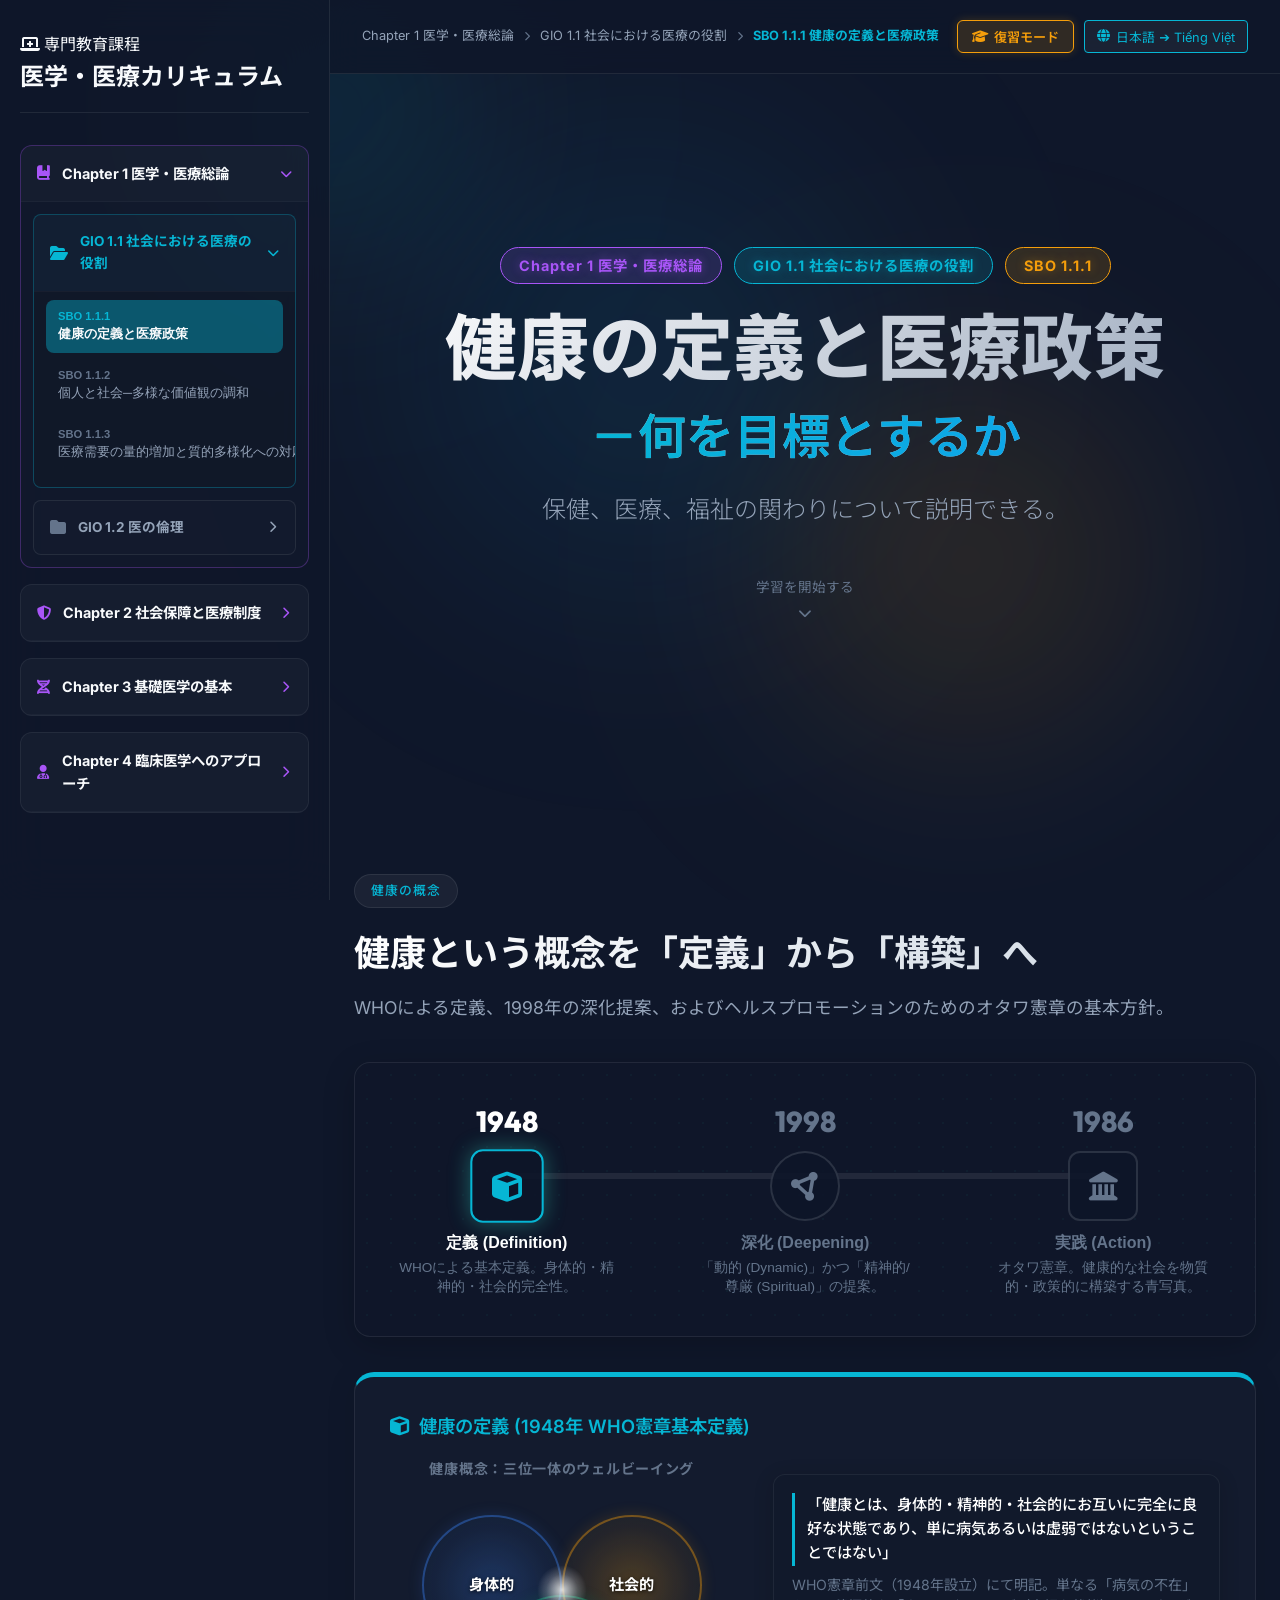
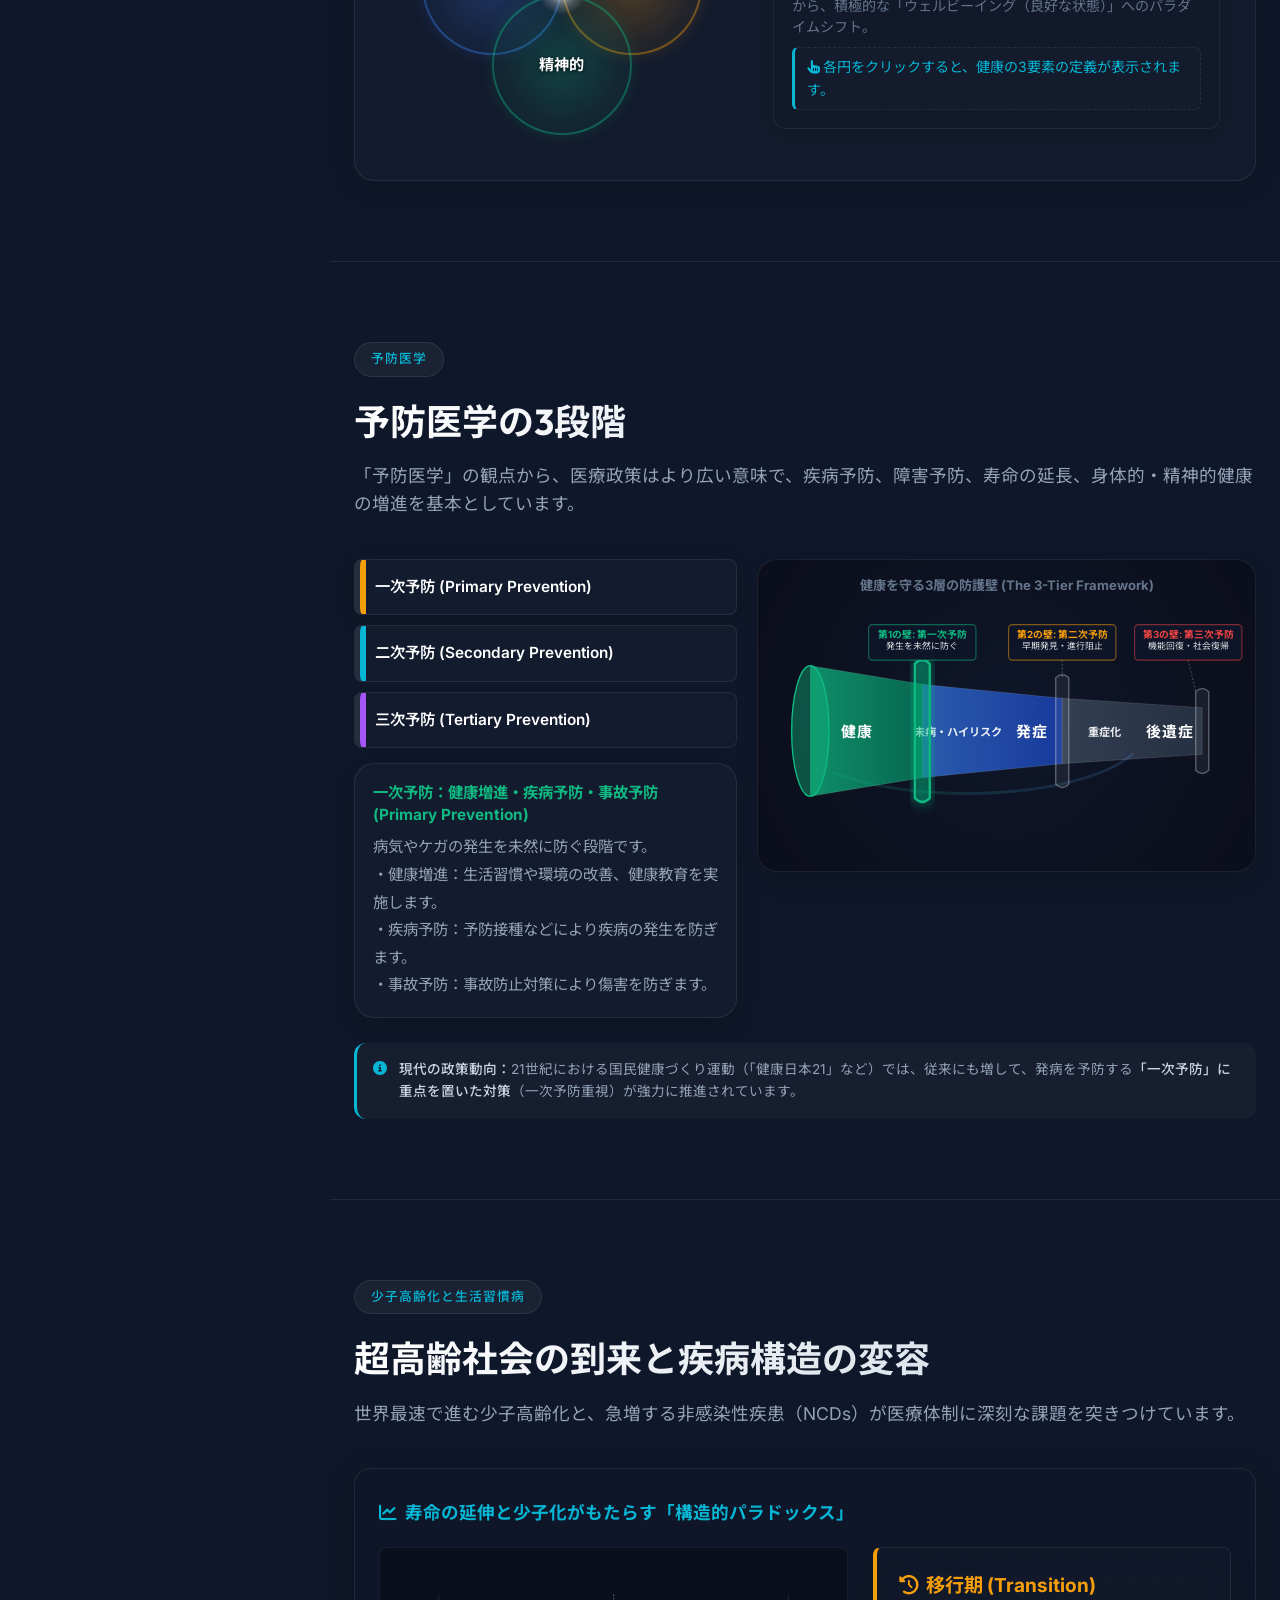
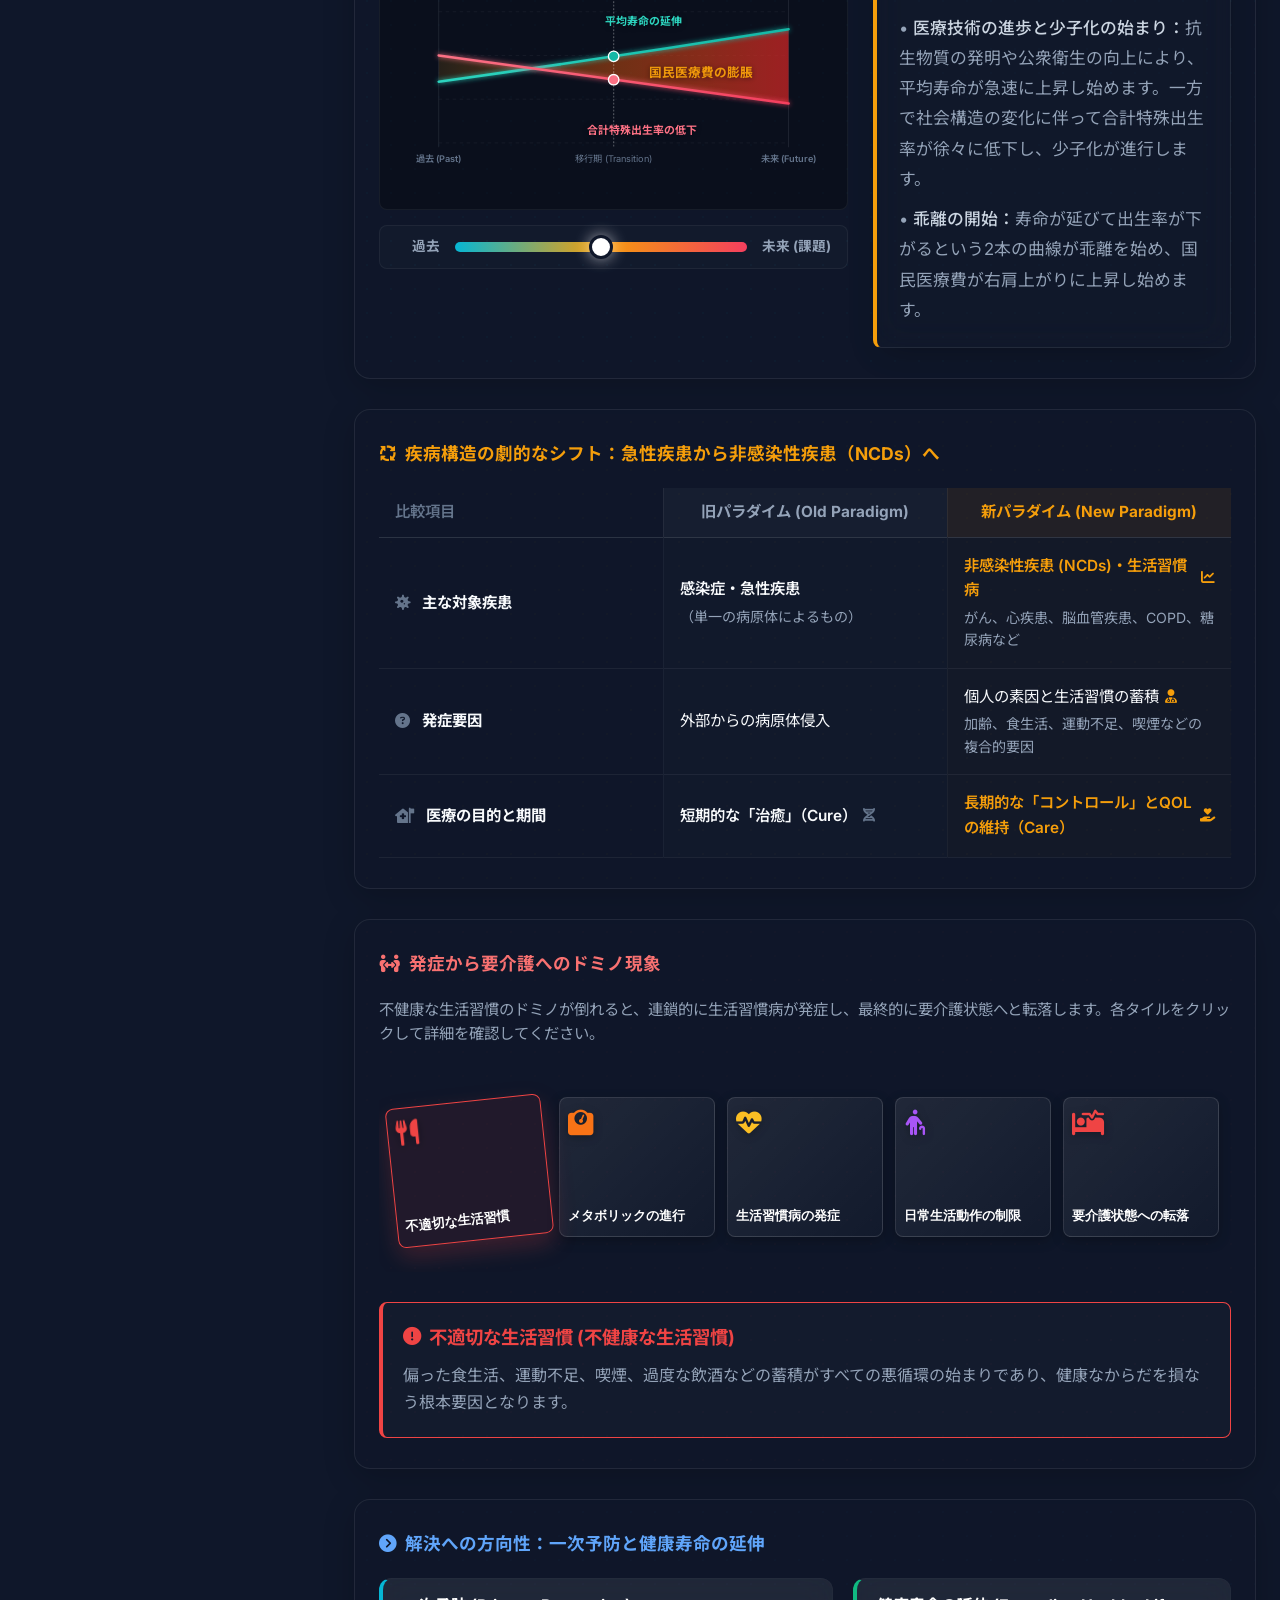
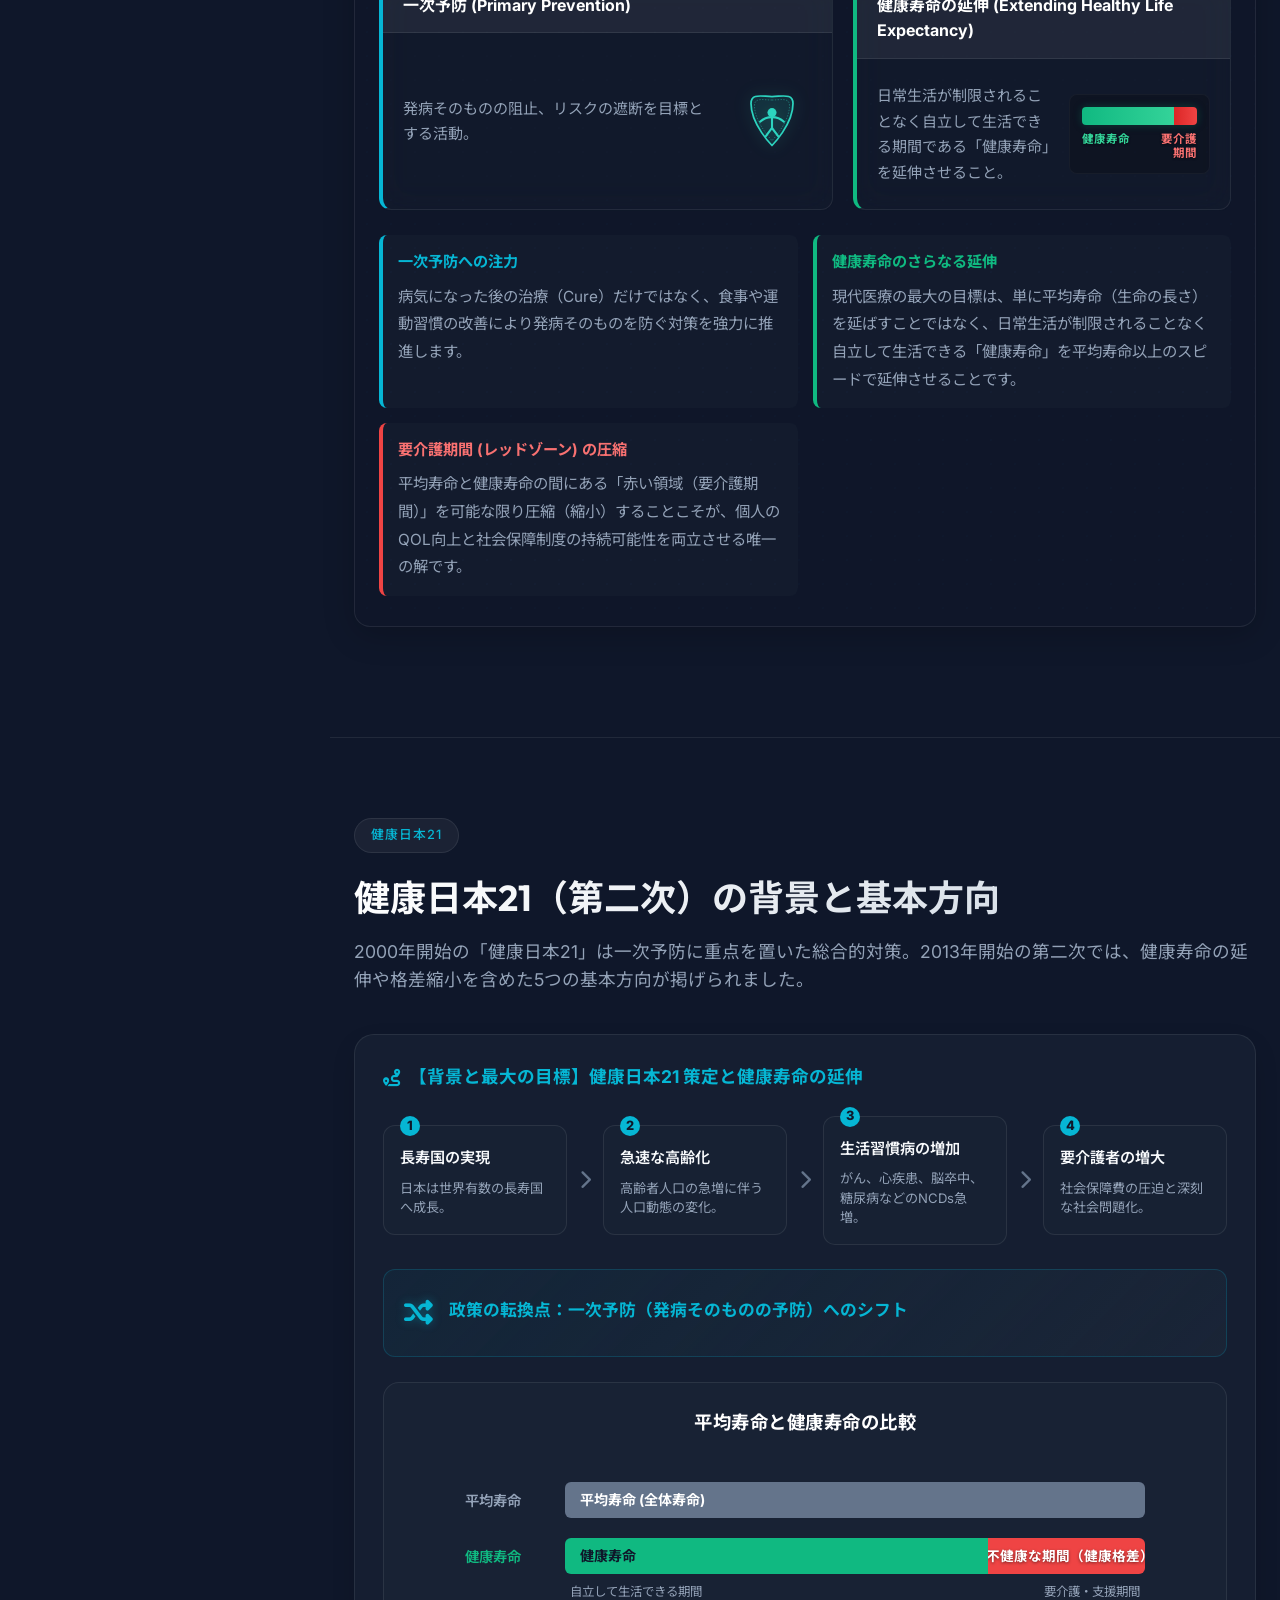
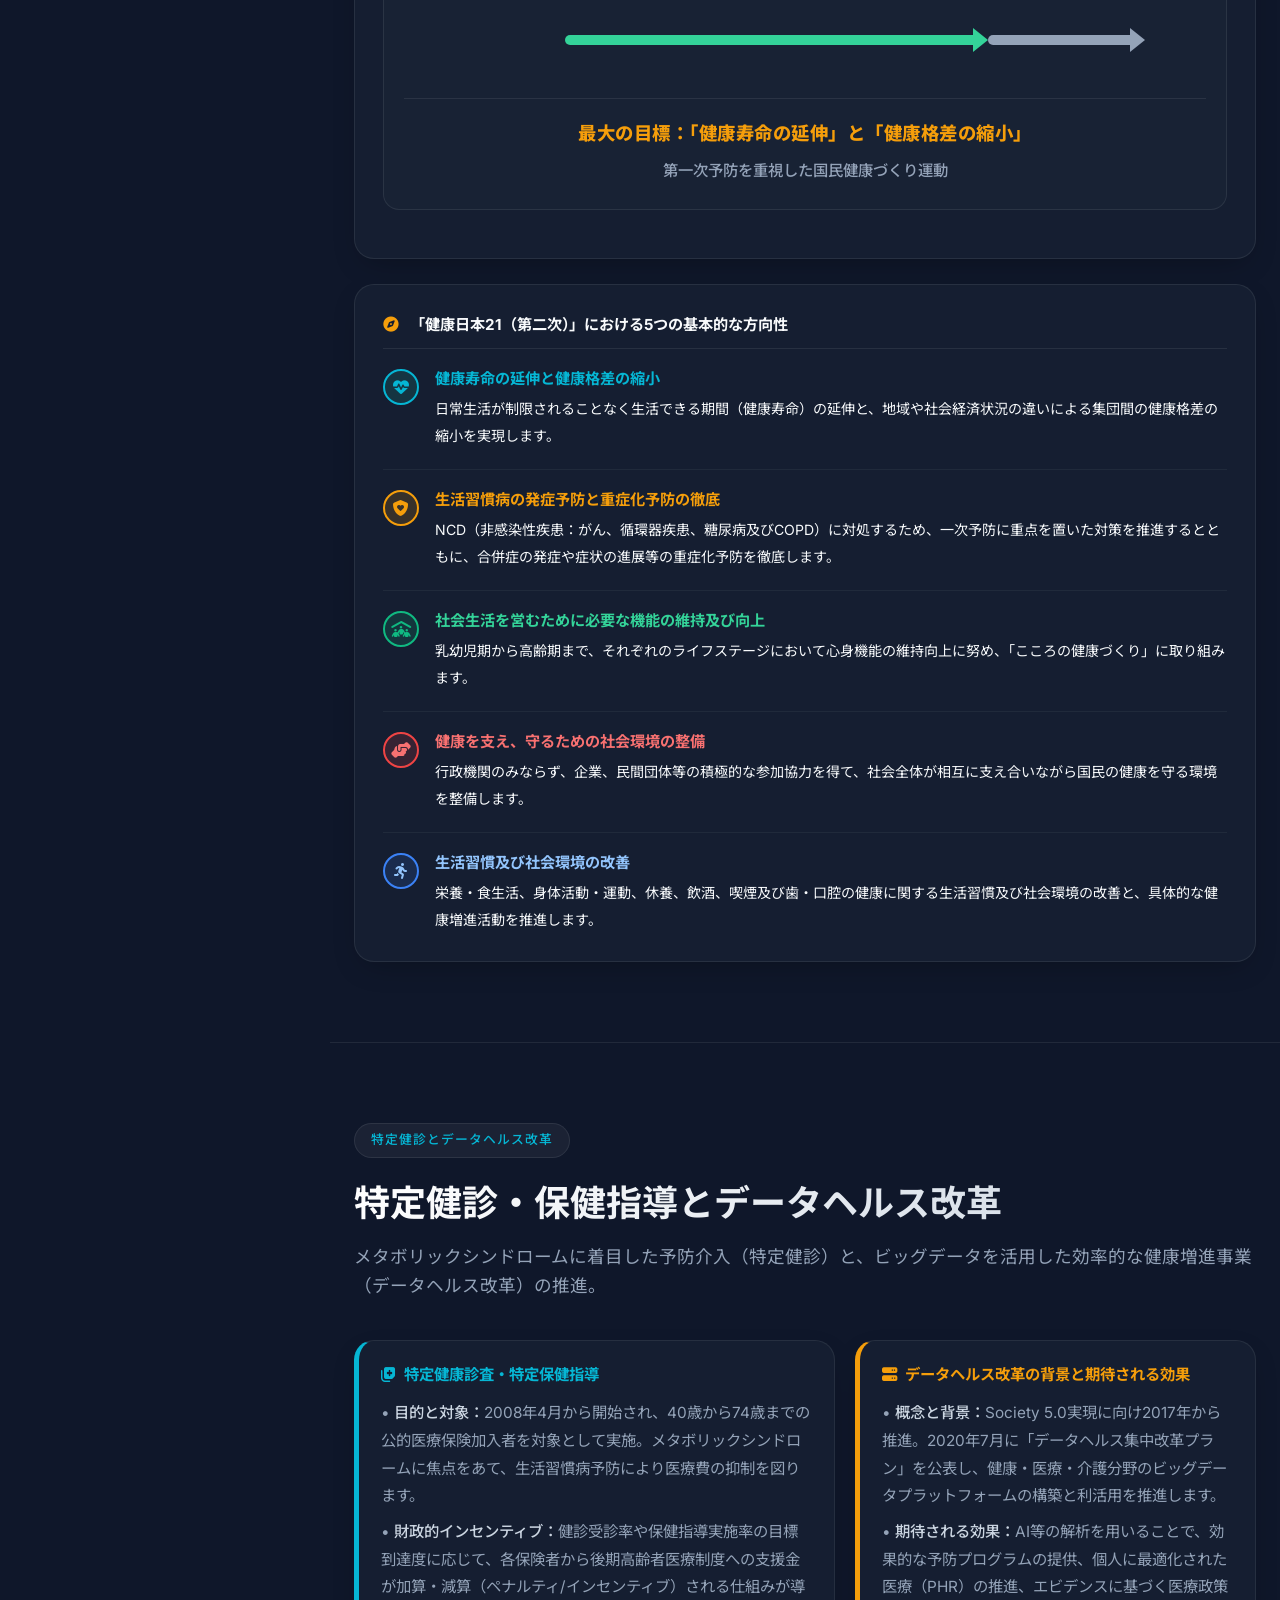
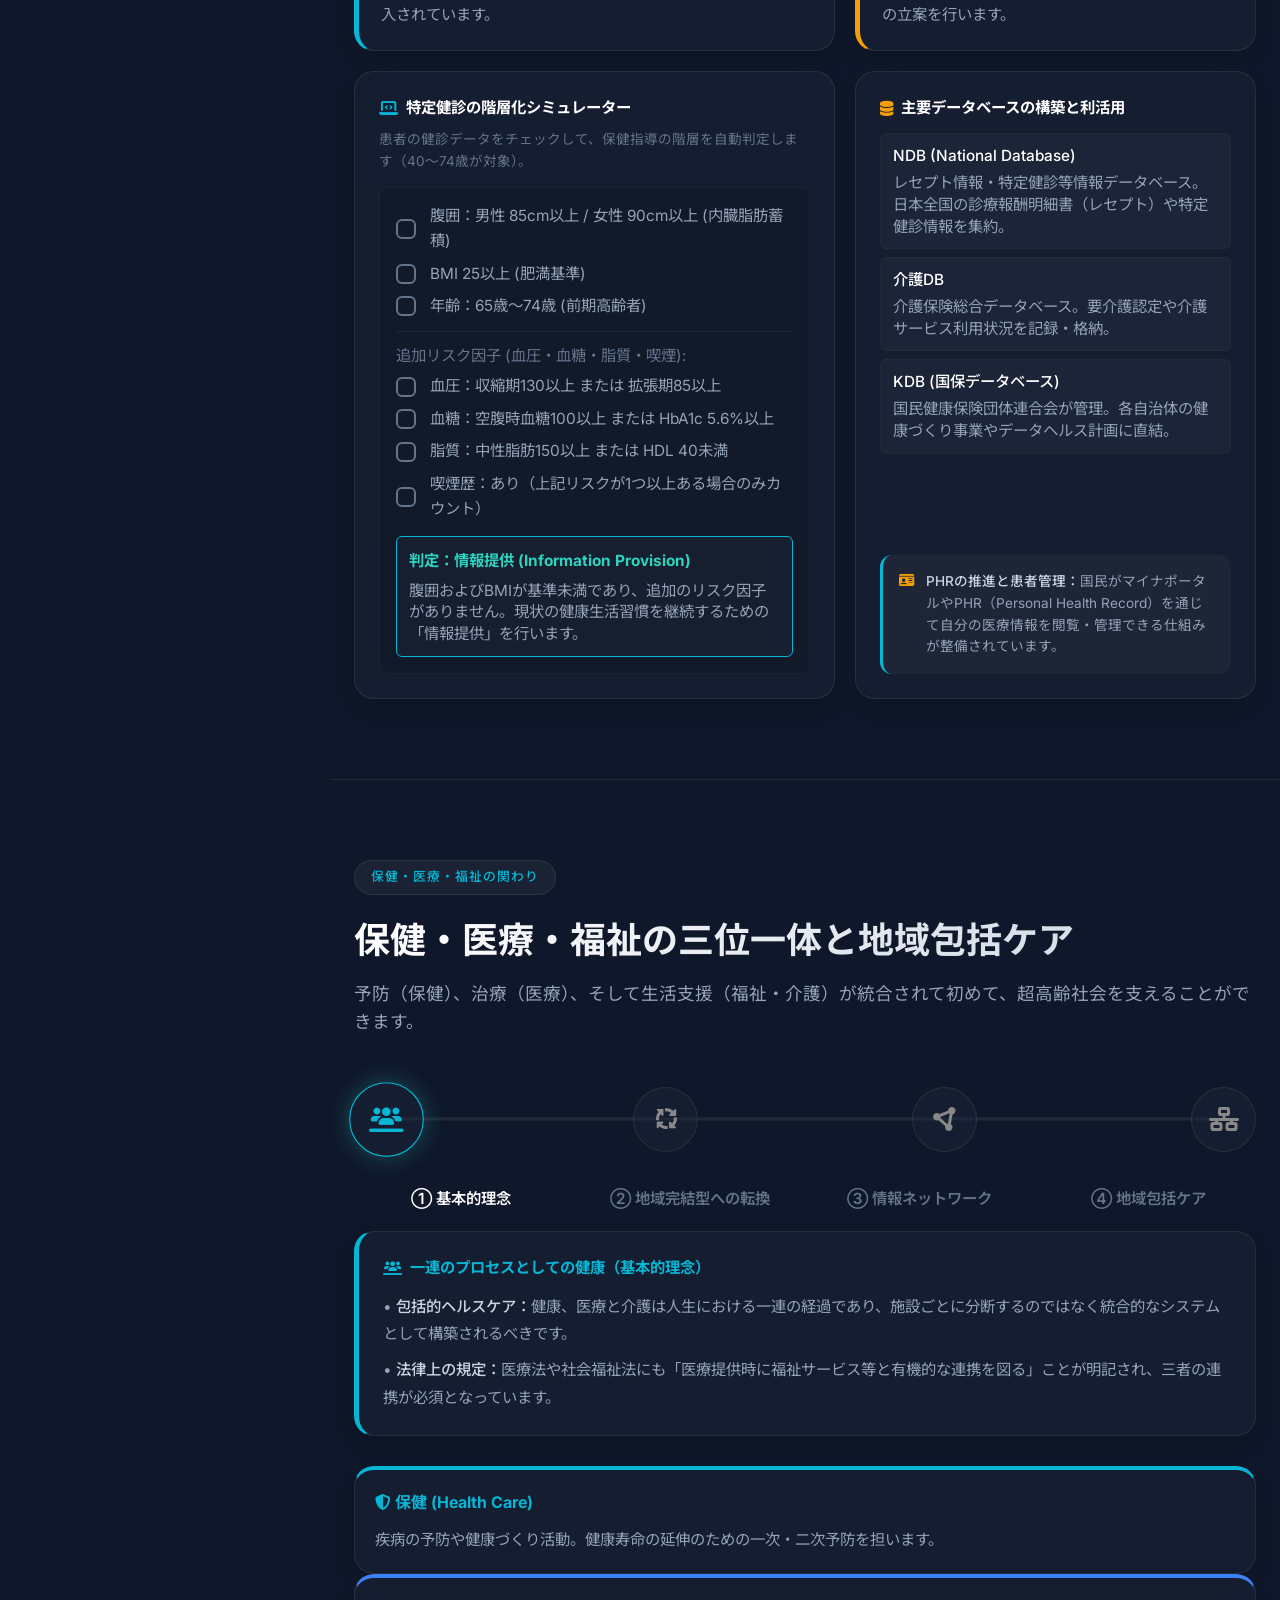
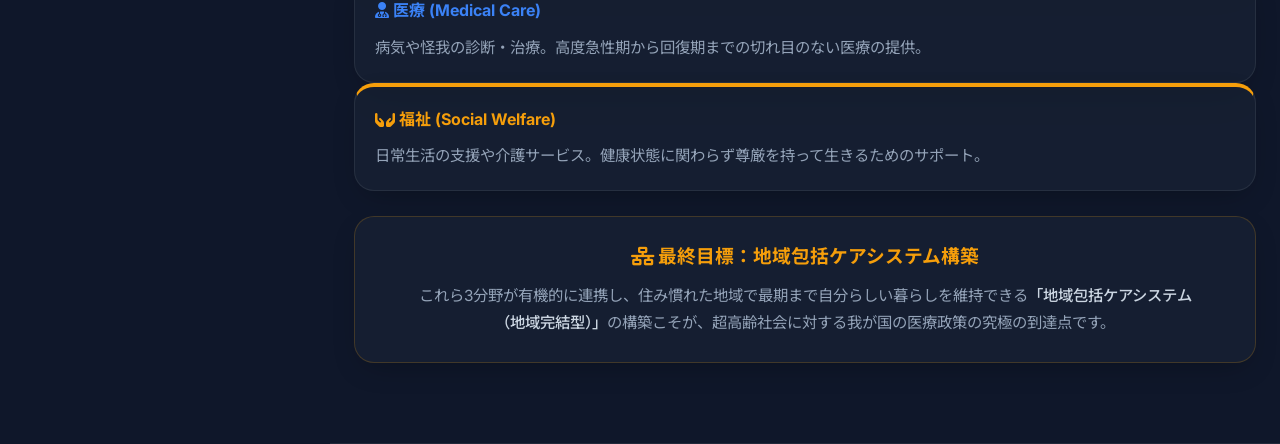
==== index.html @ ff4eda8f "style: increase font sizes and line heights across sbo components and update script versioning" ====
<!DOCTYPE html>
<html lang="ja">

<head>
    <meta charset="UTF-8">
    <meta name="viewport" content="width=device-width, initial-scale=1.0">
    <title>医学・医療インタラクティブシラバス学習プラットフォーム</title>
    <meta name="description" content="医学・医療カリキュラムの全章・GIO・SBOを網羅した統合型インタラクティブ学習システム">
    <!-- Google Fonts -->
    <link rel="preconnect" href="https://fonts.googleapis.com">
    <link rel="preconnect" href="https://fonts.gstatic.com" crossorigin>
    <link
        href="https://fonts.googleapis.com/css2?family=Inter:wght@300;400;500;600;700&family=Noto+Sans+JP:wght@300;400;500;700&family=Outfit:wght@300;400;600;800&display=swap"
        rel="stylesheet">
    <!-- FontAwesome for Icons -->
    <link rel="stylesheet" href="https://cdnjs.cloudflare.com/ajax/libs/font-awesome/6.4.0/css/all.min.css">
    <link rel="stylesheet" href="style.css?v=1783085000">
</head>

<body class="lang-ja">
    <div class="glowing-bg">
        <div class="glow-orb orb-1"></div>
        <div class="glow-orb orb-2"></div>
        <div class="glow-orb orb-3"></div>
    </div>

    <!-- MAIN PLATFORM LAYOUT -->
    <div class="app-layout">

        <!-- SIDEBAR: CURRICULUM TREE NAVIGATION (MULTI-CHAPTER & MULTI-GIO) -->
        <aside class="sidebar-nav">
            <div class="sidebar-header" style="position: relative;">
                <span class="subject-label"><i class="fa-solid fa-laptop-medical"></i> 専門教育課程</span>
                <h2 class="subject-title">医学・医療カリキュラム</h2>
                <button id="sidebar-close-btn" class="glass-btn"
                    style="display: none; position: absolute; top: 12px; right: 12px; background: transparent; border: none; color: var(--text-muted); cursor: pointer; font-size: 1.2rem;">
                    <i class="fa-solid fa-xmark"></i>
                </button>
            </div>

            <div class="curriculum-tree">

                <!-- CHAPTER 1: 医学・医療総論 -->
                <div class="chapter-group active" id="group-chap1">
                    <div class="chapter-group-header">
                        <i class="fa-solid fa-book-bookmark"></i>
                        <span>Chapter 1 医学・医療総論</span>
                        <i class="fa-solid fa-chevron-down arrow-icon-chap"></i>
                    </div>

                    <div class="gio-container">
                        <!-- GIO 1.1 -->
                        <div class="gio-group active" id="group-gio11">
                            <div class="gio-group-header">
                                <i class="fa-solid fa-folder-open folder-icon"></i>
                                <span>GIO 1.1 社会における医療の役割</span>
                                <i class="fa-solid fa-chevron-down arrow-icon"></i>
                            </div>
                            <div class="sbo-list">
                                <button class="sbo-nav-link active" data-sbo="sbo111">
                                    <span class="sbo-num">SBO 1.1.1</span>
                                    <span class="sbo-name">健康の定義と医療政策</span>
                                </button>
                                <button class="sbo-nav-link" data-sbo="sbo112">
                                    <span class="sbo-num">SBO 1.1.2</span>
                                    <span class="sbo-name">個人と社会─多様な価値観の調和</span>
                                </button>
                                <button class="sbo-nav-link" data-sbo="sbo113">
                                    <span class="sbo-num">SBO 1.1.3</span>
                                    <span class="sbo-name">医療需要の量的増加と質的多様化への対応</span>
                                </button>
                            </div>
                        </div>

                        <!-- GIO 1.2 -->
                        <div class="gio-group" id="group-gio12">
                            <div class="gio-group-header">
                                <i class="fa-solid fa-folder folder-icon"></i>
                                <span>GIO 1.2 医の倫理</span>
                                <i class="fa-solid fa-chevron-down arrow-icon"></i>
                            </div>
                            <div class="sbo-list">
                                <button class="sbo-nav-link" data-sbo="sbo121">
                                    <span class="sbo-num">SBO 1.2.1</span>
                                    <span class="sbo-name">医の倫理の変遷</span>
                                </button>
                                <button class="sbo-nav-link" data-sbo="sbo122">
                                    <span class="sbo-num">SBO 1.2.2</span>
                                    <span class="sbo-name">個人情報保護と情報開示</span>
                                </button>
                                <button class="sbo-nav-link" data-sbo="sbo123">
                                    <span class="sbo-num">SBO 1.2.3</span>
                                    <span class="sbo-name">患者が参画する医療</span>
                                </button>
                            </div>
                        </div>
                    </div>
                </div>

                <!-- CHAPTER 2: 保健・医療・福祉と社会の関わり -->
                <div class="chapter-group" id="group-chap2">
                    <div class="chapter-group-header">
                        <i class="fa-solid fa-shield-halved"></i>
                        <span>Chapter 2 社会保障と医療制度</span>
                        <i class="fa-solid fa-chevron-down arrow-icon-chap"></i>
                    </div>

                    <div class="gio-container">
                        <!-- GIO 2.1 -->
                        <div class="gio-group" id="group-gio21">
                            <div class="gio-group-header">
                                <i class="fa-solid fa-folder folder-icon"></i>
                                <span>GIO 2.1 社会保障制度と医療制度</span>
                                <i class="fa-solid fa-chevron-down arrow-icon"></i>
                            </div>
                            <div class="sbo-list">
                                <button class="sbo-nav-link" data-sbo="sbo211">
                                    <span class="sbo-num">SBO 2.1.1</span>
                                    <span class="sbo-name">日本の社会保障制度</span>
                                </button>
                                <button class="sbo-nav-link" data-sbo="sbo212">
                                    <span class="sbo-num">SBO 2.1.2</span>
                                    <span class="sbo-name">日本の医療提供体制</span>
                                </button>
                                <button class="sbo-nav-link" data-sbo="sbo213">
                                    <span class="sbo-num">SBO 2.1.3</span>
                                    <span class="sbo-name">日本の医療保険制度</span>
                                </button>
                                <button class="sbo-nav-link" data-sbo="sbo214">
                                    <span class="sbo-num">SBO 2.1.4</span>
                                    <span class="sbo-name">保険診療報酬制度</span>
                                </button>
                            </div>
                        </div>
                    </div>
                </div>

                <!-- CHAPTER 3: 基礎医学の基本 -->
                <div class="chapter-group" id="group-chap3">
                    <div class="chapter-group-header">
                        <i class="fa-solid fa-dna"></i>
                        <span>Chapter 3 基礎医学の基本</span>
                        <i class="fa-solid fa-chevron-down arrow-icon-chap"></i>
                    </div>

                    <div class="gio-container">
                        <!-- GIO 3.1 -->
                        <div class="gio-group" id="group-gio31">
                            <div class="gio-group-header">
                                <i class="fa-solid fa-folder folder-icon"></i>
                                <span>GIO 3.1 人体の構造と機能</span>
                                <i class="fa-solid fa-chevron-down arrow-icon"></i>
                            </div>
                            <div class="sbo-list">
                                <button class="sbo-nav-link" data-sbo="sbo311">
                                    <span class="sbo-num">SBO 3.1.1</span>
                                    <span class="sbo-name">解剖学の基本構造</span>
                                </button>
                                <button class="sbo-nav-link" data-sbo="sbo312">
                                    <span class="sbo-num">SBO 3.1.2</span>
                                    <span class="sbo-name">生理学とホメオスタシス</span>
                                </button>
                            </div>
                        </div>
                    </div>
                </div>

                <!-- CHAPTER 4: 臨床医学へのアプローチ -->
                <div class="chapter-group" id="group-chap4">
                    <div class="chapter-group-header">
                        <i class="fa-solid fa-user-doctor"></i>
                        <span>Chapter 4 臨床医学へのアプローチ</span>
                        <i class="fa-solid fa-chevron-down arrow-icon-chap"></i>
                    </div>

                    <div class="gio-container">
                        <!-- GIO 4.1 -->
                        <div class="gio-group" id="group-gio41">
                            <div class="gio-group-header">
                                <i class="fa-solid fa-folder folder-icon"></i>
                                <span>GIO 4.1 診断と治療のプロセス</span>
                                <i class="fa-solid fa-chevron-down arrow-icon"></i>
                            </div>
                            <div class="sbo-list">
                                <button class="sbo-nav-link" data-sbo="sbo411">
                                    <span class="sbo-num">SBO 4.1.1</span>
                                    <span class="sbo-name">主要症候と身体診察</span>
                                </button>
                                <button class="sbo-nav-link" data-sbo="sbo412">
                                    <span class="sbo-num">SBO 4.1.2</span>
                                    <span class="sbo-name">臨床推論チャレンジ</span>
                                </button>
                            </div>
                        </div>
                    </div>
                </div>

            </div>
        </aside>

        <!-- MAIN VIEWPORT CONTENT -->
        <main class="main-viewport">
            <!-- HEADER -->
            <header class="app-header">
                <button id="sidebar-toggle-btn" class="glass-btn"
                    style="display: none; background: rgba(255,255,255,0.05); color: var(--accent-teal); border: 1px solid rgba(255,255,255,0.15); cursor: pointer; border-radius: 6px; width: 36px; height: 36px; align-items: center; justify-content: center; font-size: 1.1rem; margin-right: 12px; transition: all 0.3s ease;">
                    <i class="fa-solid fa-bars"></i>
                </button>
                <div class="header-breadcrumb">
                    <span class="crumb" id="crumb-chap">Chapter 1 医学・医療総論</span>
                    <i class="fa-solid fa-chevron-right separator"></i>
                    <span class="crumb" id="crumb-gio">GIO 1.1 社会における医療の役割</span>
                    <i class="fa-solid fa-chevron-right separator"></i>
                    <span class="crumb active" id="crumb-sbo">SBO 1.1.1 健康の定義と医療政策－何を目標とするか</span>
                </div>
                <div class="header-controls"
                    style="display: flex; flex-direction: row; align-items: center; gap: 10px;">
                    <button id="review-mode-btn" class="glass-btn"
                        style="background: rgba(245,158,11,0.15); color: var(--accent-gold); border: 1px solid var(--accent-gold); cursor: pointer; border-radius: 6px; padding: 6px 14px; font-size: 0.82rem; font-family: inherit; display: flex; align-items: center; gap: 6px; transition: all 0.3s ease; font-weight: 600; box-shadow: 0 0 10px rgba(245,158,11,0.2);">
                        <i class="fa-solid fa-graduation-cap"></i>
                        <span class="lang-ja">復習モード</span>
                        <span class="lang-vi">Fukushu Mode</span>
                    </button>
                    <button id="lang-toggle-btn" class="glass-btn"
                        style="background: rgba(255, 255, 255, 0.05); color: var(--accent-teal); border: 1px solid var(--accent-teal); cursor: pointer; border-radius: 4px; padding: 6px 12px; font-size: 0.8rem; font-family: inherit; display: flex; align-items: center; gap: 6px; transition: all 0.3s ease;">
                        <i class="fa-solid fa-globe"></i>
                        <span class="lang-ja">日本語 ➔ Tiếng Việt</span>
                        <span class="lang-vi">Tiếng Việt ➔ 日本語</span>
                    </button>
                </div>
            </header>

            <!-- HERO SECTION -->
            <section id="hero" class="hero-section">
                <div class="container">
                    <div class="curriculum-badges">
                        <span class="chapter-badge" id="hero-chap-badge">Chapter 1 医学・医療総論</span>
                        <span class="gio-badge" id="hero-gio-badge">GIO 1.1 社会における医療の役割</span>
                        <span class="sbo-badge" id="hero-sbo-badge">SBO 1.1.1</span>
                    </div>
                    <h1 class="hero-title" id="hero-main-title">健康の定義と医療政策<br><span
                            class="hero-subheading">－何を目標とするか</span></h1>
                    <p class="hero-subtitle" id="hero-sub-desc">保健、医療、福祉の関わりについて説明できる。</p>
                    <div class="scroll-indicator">
                        <span>学習を開始する</span>
                        <i class="fa-solid fa-chevron-down"></i>
                    </div>
                </div>
            </section>

            <!-- SBO 1.1.1 CONTENT WRAPPER -->
                        <div id="sbo-container"></div>

<div id="review-section" class="sbo-section-wrapper" style="display:none;">
                <section class="section" style="border-bottom: none;">
                    <div class="container" style="padding-top: 30px;">

                        <!-- Quiz Layout -->
                        <div id="quiz-container-box" class="card glass-card"
                            style="padding: 30px; text-align: left; width: 100%; margin: 0 auto;">
                            <!-- Initial state / Start screen -->
                            <div id="quiz-start-screen" class="text-center" style="padding: 20px 0;">
                                <h3 style="margin-bottom: 15px;">
                                    <span class="lang-ja">クイズを開始しましょう</span>
                                    <span class="lang-vi">Bắt đầu trả lời câu hỏi ôn tập</span>
                                </h3>
                                <p style="color: var(--text-secondary); margin-bottom: 25px;">
                                    <span class="lang-ja">シラバスの重要トピックから抽出された問題に挑戦します。</span>
                                    <span class="lang-vi">Thử sức với bộ câu hỏi được trích xuất từ các chủ đề trọng tâm
                                        của syllabus.</span>
                                </p>
                                <button id="start-quiz-btn" class="glass-btn"
                                    style="background: var(--accent-teal); color: #000; border: none; font-size: 1.1rem; padding: 12px 32px; border-radius: 8px; font-weight: bold; cursor: pointer; display: inline-flex; align-items: center; gap: 8px; transition: all 0.3s ease; box-shadow: 0 0 15px var(--accent-teal-glow);">
                                    <i class="fa-solid fa-play"></i>
                                    <span class="lang-ja">テスト開始</span>
                                    <span class="lang-vi">Bắt đầu Test</span>
                                </button>
                            </div>

                            <!-- Active Quiz Question State -->
                            <div id="quiz-active-screen" style="display: none;">
                                <div
                                    style="display: flex; justify-content: space-between; align-items: center; border-bottom: 1px solid rgba(255,255,255,0.08); padding-bottom: 15px; margin-bottom: 20px;">
                                    <span id="quiz-progress-text"
                                        style="font-size: 0.85rem; color: var(--text-muted); font-weight: 600;">Question
                                        1 of 8</span>
                                    <span id="quiz-question-type" class="node-tag tag-blue"
                                        style="font-size: 0.75rem;">SBO 1.1.1</span>
                                </div>

                                <h3 id="quiz-question-text"
                                    style="font-size: 1.3rem; line-height: 1.6; margin-bottom: 25px; color: #fff;">
                                    <!-- Dynamic text -->
                                </h3>

                                <div id="quiz-options-container"
                                    style="display: flex; flex-direction: column; gap: 12px; margin-bottom: 20px;">
                                    <!-- Dynamic buttons -->
                                </div>

                                <!-- Result banner: shown after answering -->
                                <div id="quiz-result-banner"
                                    style="display: none; align-items: center; gap: 12px; padding: 14px 20px; border-radius: 10px; border: 1.5px solid; margin-bottom: 16px; transition: all 0.3s ease;">
                                </div>

                                <div id="quiz-explanation-box" class="tip-box"
                                    style="display: none; margin-bottom: 25px; border-left-color: var(--accent-teal);">
                                    <i class="fa-solid fa-circle-info"></i>
                                    <div>
                                        <h5 style="color: #fff; margin-bottom: 4px; font-weight: 600;">
                                            <span class="lang-ja">解説</span>
                                            <span class="lang-vi">Giải thích</span>
                                        </h5>
                                        <p id="quiz-explanation-text"
                                            style="margin: 0; font-size: 0.85rem; line-height: 1.6;"></p>
                                    </div>
                                </div>

                                <div style="text-align: right;">
                                    <button id="quiz-next-btn" class="glass-btn"
                                        style="background: rgba(255, 255, 255, 0.05); color: #fff; border: 1px solid rgba(255,255,255,0.15); font-size: 0.95rem; padding: 10px 24px; border-radius: 6px; font-weight: bold; cursor: pointer; display: none; align-items: center; gap: 8px; transition: all 0.3s ease;">
                                        <span>
                                            <span class="lang-ja">次の問題</span>
                                            <span class="lang-vi">Câu tiếp theo</span>
                                        </span>
                                        <i class="fa-solid fa-arrow-right"></i>
                                    </button>
                                </div>
                            </div>

                            <!-- Summary State -->
                            <div id="quiz-summary-screen" class="text-center" style="display: none; padding: 20px 0;">
                                <div style="font-size: 4rem; color: var(--accent-teal); margin-bottom: 15px;"><i
                                        class="fa-solid fa-trophy"></i></div>
                                <h3 style="margin-bottom: 10px;">
                                    <span class="lang-ja">クイズ完了！お疲れ様でした。</span>
                                    <span class="lang-vi">Hoàn thành bài ôn tập!</span>
                                </h3>
                                <p style="color: var(--text-secondary); margin-bottom: 20px;">
                                    <span class="lang-ja">学習データが更新されました。間違えた問題は次回優先的に出題されます。</span>
                                    <span class="lang-vi">Dữ liệu học tập đã được cập nhật. Những câu trả lời sai sẽ
                                        được ưu tiên hỏi vào lần tới.</span>
                                </p>
                                <div
                                    style="display: inline-flex; gap: 15px; background: rgba(255,255,255,0.02); border: 1px solid var(--border-card); padding: 15px 30px; border-radius: 12px; margin-bottom: 25px;">
                                    <div>
                                        <span
                                            style="font-size: 0.8rem; color: var(--text-muted); display: block;">SCORE</span>
                                        <span id="quiz-summary-score"
                                            style="font-size: 1.5rem; font-weight: 700; color: var(--accent-teal);">0/0</span>
                                    </div>
                                    <div style="width: 1px; background: rgba(255,255,255,0.1);"></div>
                                    <div>
                                        <span
                                            style="font-size: 0.8rem; color: var(--text-muted); display: block;">ACCURACY</span>
                                        <span id="quiz-summary-accuracy"
                                            style="font-size: 1.5rem; font-weight: 700; color: var(--accent-gold);">0%</span>
                                    </div>
                                </div>
                                <div>
                                    <button id="quiz-restart-btn" class="glass-btn"
                                        style="background: rgba(255, 255, 255, 0.05); color: #fff; border: 1px solid rgba(255,255,255,0.15); font-size: 0.95rem; padding: 10px 24px; border-radius: 6px; font-weight: bold; cursor: pointer; display: inline-flex; align-items: center; gap: 8px; transition: all 0.3s ease;">
                                        <i class="fa-solid fa-rotate-left"></i>
                                        <span class="lang-ja">もう一度挑戦</span>
                                        <span class="lang-vi">Làm lại</span>
                                    </button>
                                </div>
                            </div>
                        </div>

                    </div>
                </section>
            </div>

        </main><!-- END main-viewport -->

        <!-- Mobile Sidebar Backdrop -->
        <div id="sidebar-backdrop"
            style="display: none; position: fixed; top: 0; left: 0; width: 100vw; height: 100vh; background: rgba(0, 0, 0, 0.5); z-index: 45;">
        </div>

    </div><!-- END app-layout -->

        <script src="sbo/sbo111.js?v=1783130600"></script>
    <script src="sbo/sbo112.js?v=1783063000"></script>
    <script src="sbo/sbo113.js?v=1783130600"></script>
    <script src="sbo/sbo121.js?v=1782854110"></script>
    <script src="sbo/sbo122.js?v=1782854110"></script>
    <script src="sbo/sbo123.js?v=1783047000"></script>
    <script src="sbo/sbo211.js?v=1782854110"></script>
    <script src="sbo/sbo212.js"></script>
    <script src="sbo/sbo311.js"></script>
    <script src="sbo/sbo312.js"></script>
    <script src="simulators.js?v=1783076000"></script>
    <script src="quiz.js?v=1782854110"></script>
    <script src="app.js?v=1783048000"></script>
</body>

</html>
---- style.css ----
/* Custom Properties for Premium Aesthetics */
:root {
    --bg-dark: #0f172a;
    --bg-card: rgba(30, 41, 59, 0.45);
    --border-card: rgba(255, 255, 255, 0.08);
    --accent-teal: #06b6d4;
    --accent-teal-glow: rgba(6, 182, 212, 0.4);
    --accent-gold: #f59e0b;
    --accent-gold-glow: rgba(245, 158, 11, 0.4);
    --text-primary: #f8fafc;
    --text-secondary: #94a3b8;
    --text-muted: #64748b;
    --font-heading: 'Outfit', 'Inter', system-ui, -apple-system, BlinkMacSystemFont, 'Segoe UI', Roboto, Helvetica, Arial, 'Noto Sans JP', 'Yu Gothic UI', 'Meiryo', sans-serif;
    --font-body: 'Inter', system-ui, -apple-system, BlinkMacSystemFont, 'Segoe UI', Roboto, Helvetica, Arial, 'Noto Sans JP', 'Yu Gothic UI', 'Meiryo', sans-serif;
    --transition-smooth: all 0.4s cubic-bezier(0.16, 1, 0.3, 1);
}

strong {
    color: #cbd5e1;
    font-weight: 500;
}

/* Base resets & layout */
* {
    box-sizing: border-box;
    margin: 0;
    padding: 0;
}

body {
    background-color: var(--bg-dark);
    color: var(--text-primary);
    font-family: var(--font-body);
    line-height: 1.6;
    overflow-x: hidden;
    position: relative;
}

.container {
    max-width: 1200px;
    margin: 0 auto;
    padding: 0 24px;
    width: 100%;
}

.text-center {
    text-align: center;
}

/* Background Glowing Orbs */
.glowing-bg {
    position: fixed;
    top: 0;
    left: 0;
    right: 0;
    bottom: 0;
    z-index: -1;
    overflow: hidden;
    pointer-events: none;
}

.glow-orb {
    position: absolute;
    border-radius: 50%;
    filter: blur(80px);
    opacity: 0.15;
    mix-blend-mode: screen;
    animation: float 20s infinite alternate ease-in-out;
}

.orb-1 {
    top: -10%;
    left: 10%;
    width: 400px;
    height: 400px;
    background: radial-gradient(circle, var(--accent-teal) 0%, transparent 80%);
}

.orb-2 {
    bottom: 10%;
    right: 5%;
    width: 500px;
    height: 500px;
    background: radial-gradient(circle, var(--accent-gold) 0%, transparent 80%);
    animation-delay: -5s;
}

.orb-3 {
    top: 40%;
    left: 50%;
    transform: translate(-50%, -50%);
    width: 600px;
    height: 600px;
    background: radial-gradient(circle, rgba(14, 165, 233, 0.8) 0%, transparent 80%);
    animation-delay: -10s;
}

@keyframes float {
    0% { transform: translateY(0) scale(1); }
    100% { transform: translateY(30px) scale(1.1); }
}

/* Header styling */
header {
    padding: 24px 0;
    border-bottom: 1px solid var(--border-card);
    backdrop-filter: blur(12px);
    position: sticky;
    top: 0;
    z-index: 100;
    background: rgba(15, 23, 42, 0.8);
}

.nav-container {
    display: flex;
    justify-content: space-between;
    align-items: center;
    max-width: 1200px;
    margin: 0 auto;
    padding: 0 24px;
}

.logo {
    display: flex;
    align-items: center;
    gap: 12px;
}

.logo-icon {
    font-size: 1.5rem;
    color: var(--accent-teal);
    text-shadow: 0 0 10px var(--accent-teal-glow);
}

.logo-text {
    font-family: var(--font-heading);
    font-size: 1.25rem;
    font-weight: 600;
    letter-spacing: 0.5px;
}

.language-badge {
    padding: 4px 10px;
    border: 1px solid var(--accent-teal);
    border-radius: 4px;
    font-size: 0.75rem;
    color: var(--accent-teal);
    font-weight: bold;
}

/* General Sections */
.section {
    padding: 80px 0;
    border-bottom: 1px solid var(--border-card);
    position: relative;
}

.section-badge {
    display: inline-block;
    padding: 6px 16px;
    background: rgba(255, 255, 255, 0.05);
    border: 1px solid var(--border-card);
    border-radius: 50px;
    font-size: 0.8rem;
    font-weight: 500;
    color: var(--accent-teal);
    margin-bottom: 16px;
    text-transform: uppercase;
    letter-spacing: 1px;
}

.section-title {
    font-family: var(--font-heading);
    font-size: 2.25rem;
    font-weight: 700;
    margin-bottom: 12px;
    background: linear-gradient(135deg, #ffffff 0%, #cbd5e1 100%);
    -webkit-background-clip: text;
    background-clip: text;
    -webkit-text-fill-color: transparent;
}

.section-desc {
    color: var(--text-secondary);
    font-size: 1.1rem;
    margin-bottom: 40px;
}

/* Hero Section */
.hero-section {
    min-height: 80vh;
    display: flex;
    align-items: center;
    justify-content: center;
    text-align: center;
    position: relative;
}

.curriculum-badges {
    display: flex;
    justify-content: center;
    gap: 12px;
    margin-bottom: 24px;
    flex-wrap: wrap;
}

.chapter-badge {
    display: inline-block;
    padding: 6px 18px;
    background: rgba(168, 85, 247, 0.15);
    border: 1px solid #a855f7;
    border-radius: 50px;
    font-size: 0.9rem;
    font-weight: 700;
    color: #a855f7;
    text-shadow: 0 0 10px rgba(168, 85, 247, 0.4);
    letter-spacing: 1px;
}

.gio-badge {
    display: inline-block;
    padding: 6px 18px;
    background: rgba(6, 182, 212, 0.15);
    border: 1px solid var(--accent-teal);
    border-radius: 50px;
    font-size: 0.9rem;
    font-weight: 700;
    color: var(--accent-teal);
    text-shadow: 0 0 10px var(--accent-teal-glow);
    letter-spacing: 1px;
}

.sbo-badge {
    display: inline-block;
    padding: 6px 18px;
    background: rgba(245, 158, 11, 0.15);
    border: 1px solid var(--accent-gold);
    border-radius: 50px;
    font-size: 0.9rem;
    font-weight: 700;
    color: var(--accent-gold);
    text-shadow: 0 0 10px var(--accent-gold-glow);
    letter-spacing: 1px;
}

.hero-subheading {
    font-size: 3rem;
    font-weight: 600;
    background: linear-gradient(135deg, var(--accent-teal) 0%, #0ea5e9 100%);
    -webkit-background-clip: text;
    background-clip: text;
    -webkit-text-fill-color: transparent;
    display: inline-block;
    margin-top: 8px;
}

.hero-title {
    font-family: var(--font-heading);
    font-size: 4.5rem;
    font-weight: 800;
    line-height: 1.1;
    margin-bottom: 24px;
    background: linear-gradient(135deg, #ffffff 0%, #94a3b8 100%);
    -webkit-background-clip: text;
    background-clip: text;
    -webkit-text-fill-color: transparent;
}

.hero-subtitle {
    font-size: 1.5rem;
    color: var(--text-secondary);
    font-weight: 300;
    margin-bottom: 48px;
}

.scroll-indicator {
    display: flex;
    flex-direction: column;
    align-items: center;
    gap: 8px;
    color: var(--text-muted);
    font-size: 0.85rem;
    cursor: pointer;
    transition: var(--transition-smooth);
}

.scroll-indicator:hover {
    color: var(--text-primary);
}

.scroll-indicator i {
    animation: bounce 2s infinite;
}

@keyframes bounce {
    0%, 20%, 50%, 80%, 100% { transform: translateY(0); }
    40% { transform: translateY(-8px); }
    60% { transform: translateY(-4px); }
}

/* Glass Cards */
.card {
    background: var(--bg-card);
    border: 1px solid var(--border-card);
    border-radius: 20px;
    padding: 32px;
    backdrop-filter: blur(16px);
    box-shadow: 0 10px 30px -10px rgba(0,0,0,0.3);
    transition: var(--transition-smooth);
}

.card:hover {
    border-color: rgba(255, 255, 255, 0.15);
    transform: translateY(-4px);
}

.grid-2col {
    display: grid;
    grid-template-columns: 1.2fr 1fr;
    gap: 32px;
}

@media (max-width: 900px) {
    .grid-2col {
        grid-template-columns: 1fr;
    }
}

/* Info Card styling */
.info-card h3 {
    font-size: 1.5rem;
    margin-bottom: 16px;
    display: flex;
    align-items: center;
    gap: 12px;
}

.info-card h3 i {
    color: var(--accent-teal);
}

.info-card p {
    color: var(--text-secondary);
    font-size: 1rem;
    margin-bottom: 24px;
}

.tip-box {
    display: flex;
    gap: 12px;
    align-items: flex-start;
    background: rgba(255, 255, 255, 0.03);
    padding: 16px;
    border-radius: 12px;
    border-left: 3px solid var(--accent-teal);
    font-size: 0.85rem;
    line-height: 1.6;
    color: var(--text-secondary);
}

.tip-box i {
    color: var(--accent-teal);
    margin-top: 3px;
}

/* Interactive SVG Triangle */
.triangle-card {
    display: flex;
    align-items: center;
    justify-content: center;
    overflow: hidden;
}

.interactive-triangle-container {
    position: relative;
    width: 100%;
    max-width: 340px;
}

.interactive-triangle {
    width: 100%;
    height: auto;
}

.tri-bg {
    fill: none;
    stroke: rgba(255,255,255,0.06);
    stroke-width: 3;
}

.tri-inner-bg {
    fill: rgba(255, 255, 255, 0.01);
    stroke: rgba(255,255,255,0.03);
    stroke-width: 2;
    stroke-dasharray: 4;
}

.tri-line {
    stroke: rgba(255,255,255,0.06);
    stroke-width: 1.5;
}

.tri-node {
    fill: #1e293b;
    stroke: var(--text-muted);
    stroke-width: 3;
    cursor: pointer;
    transition: var(--transition-smooth);
}

.tri-node:hover {
    fill: var(--accent-teal-glow);
    stroke: var(--accent-teal);
    r: 16px;
}

.tri-node.active {
    fill: var(--accent-teal);
    stroke: var(--text-primary);
    box-shadow: 0 0 15px var(--accent-teal-glow);
    r: 16px;
}

.tri-label {
    fill: var(--text-secondary);
    font-size: 0.75rem;
    font-weight: 500;
    cursor: pointer;
}

.center-badge {
    position: absolute;
    top: 57%;
    left: 50%;
    transform: translate(-50%, -50%);
    background: rgba(255, 255, 255, 0.08);
    border: 1px solid rgba(255, 255, 255, 0.15);
    padding: 6px 14px;
    border-radius: 50px;
    font-size: 0.75rem;
    color: var(--text-primary);
    backdrop-filter: blur(8px);
    pointer-events: none;
    box-shadow: 0 4px 12px rgba(0,0,0,0.2);
}

/* Paradigm Shift Transition */
.shift-visualizer {
    display: flex;
    justify-content: space-between;
    align-items: center;
    gap: 24px;
    margin-top: 40px;
}

@media (max-width: 768px) {
    .shift-visualizer {
        flex-direction: column;
    }
}

.shift-box {
    flex: 1;
    background: var(--bg-card);
    border: 1px solid var(--border-card);
    border-radius: 20px;
    padding: 40px 24px;
    text-align: center;
    position: relative;
}

.year-label {
    position: absolute;
    top: -12px;
    left: 50%;
    transform: translateX(-50%);
    background: var(--accent-teal);
    color: var(--bg-dark);
    padding: 2px 14px;
    font-size: 0.8rem;
    font-weight: 700;
    border-radius: 50px;
}

.static-indicator {
    margin: 24px auto;
    font-size: 3rem;
    color: var(--text-muted);
}

.dynamic-indicator {
    margin: 24px auto;
    width: 80px;
    height: 80px;
    position: relative;
    display: flex;
    align-items: center;
    justify-content: center;
}

.portal-effect {
    width: 60px;
    height: 60px;
    border: 4px solid var(--accent-teal);
    border-right-color: var(--accent-gold);
    border-radius: 50%;
    animation: spin 3s linear infinite;
    filter: drop-shadow(0 0 8px var(--accent-teal-glow));
}

@keyframes spin {
    to { transform: rotate(360deg); }
}

.arrow-container {
    display: flex;
    flex-direction: column;
    align-items: center;
    gap: 12px;
}

.flow-line {
    width: 100px;
    height: 4px;
    background: linear-gradient(90deg, var(--accent-teal), var(--accent-gold));
    border-radius: 5px;
    position: relative;
    overflow: hidden;
}

.flow-dot {
    width: 8px;
    height: 8px;
    background: #fff;
    border-radius: 50%;
    position: absolute;
    top: -2px;
    animation: flow 2.5s infinite linear;
}

@keyframes flow {
    0% { left: 0%; }
    100% { left: 100%; }
}

.shift-arrow {
    font-size: 2rem;
    color: var(--accent-teal);
}

/* Slider Section (Evolution 1) */
.slider-card {
    max-width: 800px;
    margin: 0 auto;
}

.spectrum-labels {
    display: flex;
    justify-content: space-between;
    margin-bottom: 16px;
    font-size: 0.9rem;
    font-weight: 500;
}

.label-left { color: #f87171; }
.label-center { color: var(--text-secondary); }
.label-right { color: var(--accent-teal); }

.interactive-slider-container {
    position: relative;
    margin: 32px 0;
}

.health-slider {
    width: 100%;
    -webkit-appearance: none;
    appearance: none;
    height: 10px;
    border-radius: 5px;
    background: linear-gradient(90deg, #f87171 0%, #fb923c 30%, #e2e8f0 50%, #2dd4bf 80%, #06b6d4 100%);
    outline: none;
    position: relative;
    z-index: 2;
}

.health-slider::-webkit-slider-thumb {
    -webkit-appearance: none;
    appearance: none;
    width: 24px;
    height: 24px;
    border-radius: 50%;
    background: #ffffff;
    border: 3px solid var(--bg-dark);
    cursor: pointer;
    box-shadow: 0 0 15px rgba(255,255,255,0.6);
    transition: var(--transition-smooth);
}

.health-slider::-webkit-slider-thumb:hover {
    transform: scale(1.2);
}

.slider-track-glow {
    position: absolute;
    top: 50%;
    left: 50%;
    transform: translate(-50%, -50%);
    width: 100%;
    height: 24px;
    filter: blur(15px);
    opacity: 0.45;
    z-index: 1;
    background: linear-gradient(90deg, #f87171 0%, #fb923c 30%, #e2e8f0 50%, #2dd4bf 80%, #06b6d4 100%);
    border-radius: 50px;
    pointer-events: none;
}

.slider-result {
    text-align: center;
    background: rgba(255, 255, 255, 0.02);
    border: 1px solid var(--border-card);
    padding: 24px;
    border-radius: 16px;
    margin-top: 24px;
}

.slider-result h3 {
    font-size: 1.35rem;
    margin-bottom: 8px;
    transition: var(--transition-smooth);
}

.slider-result p {
    color: var(--text-secondary);
    font-size: 0.95rem;
}

/* Concentric Rings Visualizer (Evolution 2) */
.rings-visualizer-container {
    display: flex;
    justify-content: center;
    align-items: center;
    min-height: 300px;
}

.spinning-rings-container {
    position: relative;
    width: 280px;
    height: 280px;
    display: flex;
    justify-content: center;
    align-items: center;
}

.ring-element {
    position: absolute;
    border-radius: 50%;
    border: 1.5px solid rgba(255, 255, 255, 0.08);
    display: flex;
    align-items: center;
    justify-content: center;
    cursor: pointer;
    transition: var(--transition-smooth);
}

.ring-element:hover {
    border-color: var(--accent-teal);
    background: rgba(6, 182, 212, 0.02);
    box-shadow: 0 0 20px var(--accent-teal-glow);
}

.ring-element.active {
    border-color: var(--accent-gold);
    background: rgba(245, 158, 11, 0.05);
    box-shadow: 0 0 25px var(--accent-gold-glow);
}

.ring-outer {
    width: 280px;
    height: 280px;
}

.ring-mid {
    width: 210px;
    height: 210px;
}

.ring-inner {
    width: 140px;
    height: 140px;
}

.ring-core {
    width: 70px;
    height: 70px;
    background: radial-gradient(circle, var(--accent-gold) 0%, rgba(245, 158, 11, 0.2) 70%, transparent 100%);
    border: 2px solid var(--accent-gold);
    box-shadow: 0 0 20px var(--accent-gold-glow);
}

.ring-core:hover {
    background: radial-gradient(circle, #fff 0%, var(--accent-gold) 60%, transparent 100%);
    box-shadow: 0 0 35px #fbbf24;
}

.ring-label {
    position: absolute;
    font-size: 0.75rem;
    font-weight: 500;
    color: var(--text-secondary);
    background: var(--bg-dark);
    padding: 2px 6px;
    border-radius: 4px;
    border: 1px solid var(--border-card);
}

.ring-outer .ring-label { top: 0; }
.ring-mid .ring-label { top: 0; }
.ring-inner .ring-label { top: 0; }
.ring-core .ring-label {
    top: 50%;
    left: 50%;
    transform: translate(-50%, -50%);
    background: none;
    border: none;
    color: var(--bg-dark);
    font-weight: 800;
    font-size: 0.65rem;
    white-space: nowrap;
}

/* Comparison Table Grid */
.comparison-grid {
    display: grid;
    grid-template-columns: 1fr 1fr 1fr;
    gap: 1px;
    background: var(--border-card);
    border-radius: 12px;
    overflow: hidden;
}

.grid-header {
    background: rgba(255, 255, 255, 0.03);
    padding: 16px;
    font-weight: 700;
    text-align: center;
    border-bottom: 2px solid rgba(255, 255, 255, 0.08);
}

.col-legacy {
    color: var(--text-muted);
}

.col-modern {
    color: var(--accent-teal);
}

.grid-cell {
    background: var(--bg-card);
    padding: 20px 16px;
    display: flex;
    align-items: center;
    justify-content: center;
    text-align: center;
    font-size: 0.95rem;
}

.row-title {
    font-weight: 500;
    background: rgba(255, 255, 255, 0.01);
    color: var(--text-secondary);
}

.highlighted-cell {
    color: var(--text-primary);
    font-weight: 500;
}

.highlighted-cell i {
    color: var(--accent-teal);
    margin-right: 8px;
}

@media (max-width: 600px) {
    .comparison-grid {
        grid-template-columns: 1fr;
    }
    .grid-header {
        display: none;
    }
    .grid-cell {
        padding: 12px;
    }
}

/* Policy Transitions */
.policy-timeline {
    display: flex;
    justify-content: space-between;
    align-items: center;
    gap: 32px;
}

@media (max-width: 900px) {
    .policy-timeline {
        flex-direction: column;
    }
    .transition-connector {
        transform: rotate(90deg);
    }
}

.policy-card {
    flex: 1;
    display: flex;
    flex-direction: column;
    align-items: center;
    text-align: center;
}

.policy-header {
    margin-bottom: 16px;
}

.policy-tag {
    display: inline-block;
    padding: 2px 10px;
    font-size: 0.75rem;
    border-radius: 4px;
    margin-bottom: 8px;
}

.legacy-tag {
    background: rgba(255,255,255,0.05);
    color: var(--text-muted);
    border: 1px solid var(--border-card);
}

.modern-tag {
    background: var(--accent-teal-glow);
    color: var(--accent-teal);
    border: 1px solid var(--accent-teal);
}

.policy-icon-box {
    width: 64px;
    height: 64px;
    border-radius: 50%;
    background: rgba(255, 255, 255, 0.03);
    display: flex;
    align-items: center;
    justify-content: center;
    font-size: 1.5rem;
    margin-bottom: 16px;
    border: 1px solid var(--border-card);
}

.active-policy {
    border-color: var(--accent-teal);
    box-shadow: 0 0 20px var(--accent-teal-glow);
}

.active-policy .policy-icon-box {
    background: var(--accent-teal-glow);
    color: var(--accent-teal);
    border-color: var(--accent-teal);
}

.transition-connector {
    display: flex;
    flex-direction: column;
    align-items: center;
    gap: 8px;
    color: var(--accent-gold);
}

.connector-text {
    font-size: 0.8rem;
    font-weight: 700;
    text-transform: uppercase;
}

/* Summary conclusion */
.summary-section {
    padding: 120px 0;
    overflow: hidden;
}

.final-glow-sphere {
    width: 150px;
    height: 150px;
    background: radial-gradient(circle, var(--accent-teal) 0%, var(--accent-gold) 40%, transparent 70%);
    filter: blur(25px);
    margin: 0 auto 32px;
    border-radius: 50%;
    animation: pulse-glow 4s infinite alternate ease-in-out;
}

@keyframes pulse-glow {
    0% { transform: scale(0.9); opacity: 0.7; }
    100% { transform: scale(1.1); opacity: 1; }
}

/* Logo Text Grouping */
.logo-text-group {
    display: flex;
    flex-direction: column;
    gap: 2px;
}

.logo-chapter {
    font-size: 0.7rem;
    font-weight: 800;
    color: #a855f7;
    text-transform: uppercase;
    letter-spacing: 0.5px;
}

.logo-title {
    font-family: var(--font-heading);
    font-size: 1.1rem;
    font-weight: 700;
    color: var(--text-primary);
}

/* SBO Selector in Header */
.sbo-tabs {
    display: flex;
    gap: 8px;
}

.sbo-tab-btn {
    background: rgba(255, 255, 255, 0.02);
    border: 1px solid var(--border-card);
    border-radius: 8px;
    padding: 8px 16px;
    cursor: pointer;
    display: flex;
    align-items: center;
    gap: 8px;
    transition: var(--transition-smooth);
    color: var(--text-secondary);
}

.sbo-tab-btn:hover {
    background: rgba(255, 255, 255, 0.05);
    border-color: rgba(255, 255, 255, 0.15);
    color: var(--text-primary);
}

.sbo-tab-btn.active {
    background: rgba(6, 182, 212, 0.1);
    border-color: var(--accent-teal);
    color: var(--accent-teal);
    box-shadow: 0 0 15px rgba(6, 182, 212, 0.15);
}

.tab-badge {
    font-size: 0.7rem;
    font-weight: 800;
    background: rgba(255,255,255,0.05);
    padding: 2px 6px;
    border-radius: 4px;
}

.sbo-tab-btn.active .tab-badge {
    background: var(--accent-teal-glow);
    color: var(--text-primary);
}

.tab-text {
    font-size: 0.85rem;
    font-weight: 500;
}

@media (max-width: 900px) {
    .sbo-tabs {
        display: none; /* Hide on mobile navbar, let hero handle selection or hide */
    }
}

/* SBO Section Visibility with Fade Animation */
.sbo-section-wrapper {
    display: none;
    opacity: 0;
    transform: translateY(15px);
    transition: opacity 0.5s ease, transform 0.5s ease;
}

.sbo-section-wrapper.active {
    display: block;
    opacity: 1;
    transform: translateY(0);
}

/* SBO 1.1.2: Dynamic Social Security Chart */
.social-budget-chart {
    display: flex;
    flex-direction: column;
    gap: 12px;
    margin-top: 24px;
}

.chart-segment {
    padding: 20px;
    border-radius: 12px;
    border: 1px solid var(--border-card);
    cursor: pointer;
    transition: var(--transition-smooth);
    position: relative;
    overflow: hidden;
}

.chart-segment::before {
    content: '';
    position: absolute;
    top: 0;
    left: 0;
    width: 6px;
    height: 100%;
}

.segment-pension::before { background-color: var(--accent-gold); }
.segment-medical::before { background-color: var(--accent-teal); }
.segment-welfare::before { background-color: #a855f7; }

.chart-segment:hover {
    background: rgba(255, 255, 255, 0.03);
    transform: translateX(4px);
    border-color: rgba(255, 255, 255, 0.15);
}

.chart-segment.active {
    background: rgba(255, 255, 255, 0.05);
    border-color: rgba(255, 255, 255, 0.25);
    box-shadow: 0 4px 20px rgba(0,0,0,0.15);
}

.segment-label {
    font-weight: 700;
    font-size: 1rem;
}

.small-desc {
    font-size: 0.85rem;
    color: var(--text-muted);
    margin-bottom: 12px;
}

/* SBO 1.1.2: Copayment Simulator */
.age-copay-simulator {
    display: flex;
    flex-direction: column;
    gap: 24px;
}

.age-tab-container {
    display: flex;
    justify-content: center;
    gap: 12px;
    flex-wrap: wrap;
}

.age-tab {
    background: rgba(255,255,255,0.02);
    border: 1px solid var(--border-card);
    padding: 12px 20px;
    border-radius: 12px;
    color: var(--text-secondary);
    cursor: pointer;
    font-weight: 500;
    display: flex;
    align-items: center;
    gap: 8px;
    transition: var(--transition-smooth);
}

.age-tab:hover {
    background: rgba(255,255,255,0.04);
    color: var(--text-primary);
}

.age-tab.active {
    background: var(--accent-teal-glow);
    border-color: var(--accent-teal);
    color: var(--text-primary);
    box-shadow: 0 0 15px var(--accent-teal-glow);
}

.copay-result-card {
    display: flex;
    align-items: center;
    gap: 40px;
    padding: 40px;
}

@media (max-width: 600px) {
    .copay-result-card {
        flex-direction: column;
        text-align: center;
        gap: 24px;
    }
}

.copay-circle-container {
    display: flex;
    flex-direction: column;
    align-items: center;
    gap: 16px;
    flex-shrink: 0;
}

.copay-circle {
    width: 140px;
    height: 140px;
    border-radius: 50%;
    border: 6px solid var(--accent-teal);
    display: flex;
    flex-direction: column;
    justify-content: center;
    align-items: center;
    background: rgba(6, 182, 212, 0.05);
    box-shadow: 0 0 20px var(--accent-teal-glow);
    animation: pulse 3s infinite alternate ease-in-out;
}

.percent-val {
    font-size: 2rem;
    font-weight: 800;
    font-family: var(--font-heading);
}

.percent-label {
    font-size: 0.75rem;
    color: var(--text-secondary);
    font-weight: 500;
}

.social-covered {
    background: rgba(255,255,255,0.03);
    border: 1px solid var(--border-card);
    padding: 6px 16px;
    border-radius: 50px;
    font-size: 0.8rem;
    color: var(--text-secondary);
}

.copay-detail h3 {
    font-size: 1.5rem;
    margin-bottom: 12px;
    color: var(--text-primary);
}

.copay-detail p {
    color: var(--text-secondary);
    font-size: 1rem;
    line-height: 1.7;
}

/* SBO 1.1.3: Principles Grid */
.principles-grid {
    display: grid;
    grid-template-columns: repeat(auto-fit, minmax(240px, 1fr));
    gap: 24px;
    margin-top: 32px;
}

.principle-card-interactive {
    cursor: pointer;
    text-align: center;
    display: flex;
    flex-direction: column;
    align-items: center;
    padding: 32px 24px;
}

.principle-icon {
    width: 60px;
    height: 60px;
    border-radius: 50%;
    background: rgba(255, 255, 255, 0.03);
    border: 1px solid var(--border-card);
    display: flex;
    align-items: center;
    justify-content: center;
    font-size: 1.5rem;
    color: var(--accent-teal);
    margin-bottom: 20px;
    transition: var(--transition-smooth);
}

.principle-card-interactive:hover .principle-icon {
    background: var(--accent-teal-glow);
    border-color: var(--accent-teal);
    box-shadow: 0 0 15px var(--accent-teal-glow);
    transform: scale(1.1);
}

.principle-card-interactive.active {
    border-color: var(--accent-gold);
    background: rgba(245, 158, 11, 0.03);
    box-shadow: 0 10px 30px -10px var(--accent-gold-glow);
}

.principle-card-interactive.active .principle-icon {
    background: var(--accent-gold-glow);
    border-color: var(--accent-gold);
    color: var(--accent-gold);
    box-shadow: 0 0 15px var(--accent-gold-glow);
}

.principle-card-interactive h3 {
    font-size: 1.25rem;
    margin-bottom: 12px;
}

.principle-card-interactive p {
    font-size: 0.85rem;
    color: var(--text-secondary);
    line-height: 1.6;
}

/* SBO 1.1.3: Case Study Simulator */
.simulator-box {
    max-width: 100%;
    margin: 0 auto;
}

.case-header {
    border-bottom: 1px solid var(--border-card);
    padding-bottom: 16px;
    margin-bottom: 20px;
}

.case-tag {
    display: inline-block;
    padding: 2px 10px;
    background: rgba(239, 68, 68, 0.15);
    color: #ef4444;
    border: 1px solid #ef4444;
    font-size: 0.75rem;
    font-weight: 700;
    border-radius: 4px;
    margin-bottom: 8px;
}

.case-narrative {
    font-size: 1.1rem;
    line-height: 1.7;
    margin-bottom: 32px;
    color: var(--text-primary);
    font-style: italic;
    background: rgba(255,255,255,0.01);
    padding: 20px;
    border-radius: 12px;
    border-left: 4px solid var(--text-muted);
}

.dilemma-options {
    display: flex;
    flex-direction: column;
    gap: 12px;
    margin-bottom: 32px;
}

.dilemma-btn {
    background: rgba(255,255,255,0.02);
    border: 1px solid var(--border-card);
    border-radius: 12px;
    padding: 16px 24px;
    display: flex;
    align-items: center;
    gap: 16px;
    cursor: pointer;
    text-align: left;
    transition: var(--transition-smooth);
    color: var(--text-secondary);
}

.dilemma-btn:hover {
    background: rgba(255,255,255,0.04);
    border-color: rgba(255, 255, 255, 0.15);
    color: var(--text-primary);
    transform: translateX(4px);
}

.dilemma-btn.active {
    background: rgba(245, 158, 11, 0.08);
    border-color: var(--accent-gold);
    color: var(--text-primary);
}

.opt-badge {
    font-weight: 800;
    font-size: 0.8rem;
    padding: 4px 10px;
    background: rgba(255,255,255,0.05);
    border-radius: 6px;
    flex-shrink: 0;
}

.dilemma-btn.active .opt-badge {
    background: var(--accent-gold-glow);
    color: var(--accent-gold);
}

.opt-text {
    font-size: 0.95rem;
    line-height: 1.5;
}

.simulator-feedback {
    background: rgba(6, 182, 212, 0.08);
    border: 1px solid var(--accent-teal);
    padding: 24px;
    border-radius: 16px;
    margin-top: 24px;
    animation: fadeIn 0.4s ease;
}

@keyframes fadeIn {
    from { opacity: 0; transform: translateY(10px); }
    to { opacity: 1; transform: translateY(0); }
}

.simulator-feedback h4 {
    color: var(--accent-teal);
    font-size: 1.15rem;
    margin-bottom: 8px;
    display: flex;
    align-items: center;
    gap: 8px;
}

.simulator-feedback h4::before {
    content: '\f0eb';
    font-family: 'Font Awesome 6 Free';
    font-weight: 900;
}

.simulator-feedback p {
    color: var(--text-primary);
    font-size: 0.95rem;
    line-height: 1.6;
}

/* App Layout and Side Navigation */
.app-layout {
    display: flex;
    min-height: 100vh;
}

.sidebar-nav {
    width: 330px;
    background: rgba(15, 23, 42, 0.8);
    border-right: 1px solid var(--border-card);
    backdrop-filter: blur(24px);
    padding: 32px 20px;
    display: flex;
    flex-direction: column;
    gap: 32px;
    height: 100vh;
    position: fixed;
    top: 0;
    left: 0;
    overflow-y: auto;
    z-index: 50;
}

.sidebar-header {
    border-bottom: 1px solid var(--border-card);
    padding-bottom: 16px;
}

.chapter-label {
    font-size: 0.75rem;
    font-weight: 800;
    color: #a855f7;
    text-transform: uppercase;
    letter-spacing: 1px;
}

.chapter-title {
    font-size: 1.25rem;
    font-weight: 700;
    margin-top: 4px;
    color: var(--text-primary);
}

/* Curriculum Tree Folder/Expand Group */
.curriculum-tree {
    display: flex;
    flex-direction: column;
    gap: 16px;
}

/* Chapter Accordion Group */
.chapter-group {
    background: rgba(255, 255, 255, 0.01);
    border: 1px solid var(--border-card);
    border-radius: 12px;
    overflow: hidden;
    transition: var(--transition-smooth);
}

.chapter-group.active {
    border-color: rgba(168, 85, 247, 0.3);
}

.chapter-group-header {
    padding: 16px;
    display: flex;
    align-items: center;
    gap: 12px;
    cursor: pointer;
    font-size: 0.9rem;
    font-weight: 700;
    color: var(--text-primary);
    background: rgba(255, 255, 255, 0.02);
    border-bottom: 1px solid rgba(255,255,255,0.03);
    transition: var(--transition-smooth);
    user-select: none;
}

.chapter-group-header:hover {
    background: rgba(255, 255, 255, 0.04);
}

.chapter-group-header i {
    color: #a855f7;
}

.arrow-icon-chap {
    margin-left: auto;
    font-size: 0.75rem;
    transition: transform 0.3s ease;
}

.chapter-group:not(.active) .arrow-icon-chap {
    transform: rotate(-90deg);
}

.gio-container {
    display: none;
    padding: 12px;
    flex-direction: column;
    gap: 12px;
}

.chapter-group.active .gio-container {
    display: flex;
}

.gio-group {
    background: rgba(255, 255, 255, 0.01);
    border: 1px solid var(--border-card);
    border-radius: 8px;
    overflow: hidden;
    transition: var(--transition-smooth);
}

.gio-group-header {
    padding: 16px;
    display: flex;
    align-items: center;
    gap: 12px;
    cursor: pointer;
    font-size: 0.85rem;
    font-weight: 700;
    color: var(--text-secondary);
    transition: var(--transition-smooth);
    user-select: none;
}

.gio-group-header:hover {
    background: rgba(255, 255, 255, 0.02);
    color: var(--text-primary);
}

.gio-group.active {
    border-color: rgba(6, 182, 212, 0.3);
}

.gio-group.active .gio-group-header {
    color: var(--accent-teal);
    background: rgba(6, 182, 212, 0.03);
}

.folder-icon {
    font-size: 1rem;
    color: var(--text-muted);
}

.gio-group.active .folder-icon {
    color: var(--accent-teal);
}

.arrow-icon {
    margin-left: auto;
    font-size: 0.75rem;
    transition: transform 0.3s ease;
}

.gio-group:not(.active) .arrow-icon {
    transform: rotate(-90deg);
}

.sbo-list {
    display: none;
    flex-direction: column;
    padding: 8px 12px 16px;
    gap: 6px;
    border-top: 1px solid rgba(255, 255, 255, 0.03);
    background: rgba(0,0,0,0.1);
}

.gio-group.active .sbo-list {
    display: flex;
}

/* SBO Links inside Tree */
.sbo-nav-link {
    background: none;
    border: none;
    padding: 10px 12px;
    border-radius: 8px;
    text-align: left;
    cursor: pointer;
    display: flex;
    flex-direction: column;
    gap: 4px;
    transition: var(--transition-smooth);
}

.sbo-nav-link:hover {
    background: rgba(255,255,255,0.03);
}

.sbo-num {
    font-size: 0.7rem;
    font-weight: 800;
    color: var(--text-muted);
}

.sbo-name {
    font-size: 0.8rem;
    font-weight: 500;
    color: var(--text-secondary);
    white-space: nowrap;
    overflow: hidden;
    text-overflow: ellipsis;
}

.sbo-nav-link.active {
    background: var(--accent-teal-glow);
}

.sbo-nav-link.active .sbo-num {
    color: var(--accent-teal);
}

.sbo-nav-link.active .sbo-name {
    color: var(--text-primary);
    font-weight: 700;
}

/* Main Viewport and Header Adjustments */
.main-viewport {
    flex: 1;
    min-width: 0;
    display: flex;
    flex-direction: column;
    margin-left: 330px;
}

.app-header {
    display: flex;
    justify-content: space-between;
    align-items: center;
    padding: 20px 32px;
    border-bottom: 1px solid var(--border-card);
    backdrop-filter: blur(16px);
    position: sticky;
    top: 0;
    z-index: 100;
    background: rgba(15, 23, 42, 0.85);
}

.header-breadcrumb {
    display: flex;
    align-items: center;
    gap: 10px;
    font-size: 0.8rem;
    color: var(--text-secondary);
}

.header-breadcrumb .separator {
    font-size: 0.6rem;
    color: var(--text-muted);
}

.header-breadcrumb .crumb.active {
    color: var(--accent-teal);
    font-weight: 700;
}

@media (max-width: 900px) {
    .app-layout {
        flex-direction: column;
    }
    .sidebar-nav {
        width: 290px;
        height: 100vh;
        position: fixed;
        top: 0;
        left: -310px; /* Hidden by default */
        padding: 24px 20px;
        border-right: 1px solid var(--border-card);
        border-bottom: none;
        z-index: 50;
        transition: left 0.35s cubic-bezier(0.16, 1, 0.3, 1);
        background: rgba(15, 23, 42, 0.98);
        box-shadow: 10px 0 30px rgba(0, 0, 0, 0.6);
    }
    .sidebar-nav.active {
        left: 0; /* Slide in */
    }
    #sidebar-close-btn {
        display: block !important;
    }
    #sidebar-toggle-btn {
        display: inline-flex !important;
    }
    .main-viewport {
        margin-left: 0;
    }
    .app-header {
        padding: 12px 16px;
    }
    .header-breadcrumb .crumb:not(.active),
    .header-breadcrumb .separator {
        display: none;
    }
    .header-breadcrumb .crumb.active {
        font-size: 0.82rem;
        white-space: nowrap;
        overflow: hidden;
        text-overflow: ellipsis;
        max-width: 150px;
        display: block;
    }
    .header-controls .glass-btn span {
        display: none;
    }
    .header-controls .glass-btn {
        padding: 8px 10px !important;
    }
}

/* SBO 1.2.1: Doctor's Oath Checklist */
.checklist-card {
    display: flex;
    flex-direction: column;
    gap: 20px;
}

.oath-checklist {
    display: flex;
    flex-direction: column;
    gap: 14px;
}

.checklist-item {
    display: flex;
    align-items: center;
    gap: 14px;
    cursor: pointer;
    font-size: 0.95rem;
    user-select: none;
    color: var(--text-secondary);
    transition: var(--transition-smooth);
}

.checklist-item:hover {
    color: var(--text-primary);
}

.checklist-item input {
    display: none;
}

.checkbox-custom {
    width: 20px;
    height: 20px;
    border: 2px solid var(--text-muted);
    border-radius: 6px;
    display: inline-block;
    position: relative;
    transition: var(--transition-smooth);
    flex-shrink: 0;
}

.checklist-item input:checked + .checkbox-custom {
    border-color: var(--accent-teal);
    background: var(--accent-teal-glow);
}

.checklist-item input:checked + .checkbox-custom::after {
    content: '\f00c';
    font-family: 'Font Awesome 6 Free';
    font-weight: 900;
    font-size: 0.7rem;
    color: var(--text-primary);
    position: absolute;
    top: 50%;
    left: 50%;
    transform: translate(-50%, -50%);
}

.checklist-item input:checked ~ .item-text {
    color: var(--text-primary);
    font-weight: 500;
}

/* SBO 1.2.1: Oath Score Circle */
.score-circle-container {
    margin: 24px auto;
    display: flex;
    justify-content: center;
}

.score-circle {
    width: 150px;
    height: 150px;
    border-radius: 50%;
    border: 8px solid rgba(255,255,255,0.05);
    display: flex;
    align-items: center;
    justify-content: center;
    background: rgba(255,255,255,0.01);
    box-shadow: inset 0 0 15px rgba(0,0,0,0.2);
    transition: var(--transition-smooth);
}

#oath-score-value {
    font-size: 2.2rem;
    font-weight: 800;
    font-family: var(--font-heading);
    color: var(--text-muted);
    transition: var(--transition-smooth);
}

/* Communication feedback elements */
.comm-btn {
    background: rgba(255,255,255,0.02);
    border: 1px solid var(--border-card);
    border-radius: 12px;
    padding: 16px 24px;
    display: flex;
    align-items: center;
    gap: 16px;
    cursor: pointer;
    text-align: left;
    transition: var(--transition-smooth);
    color: var(--text-secondary);
    width: 100%;
}

.comm-btn:hover {
    background: rgba(255,255,255,0.04);
    border-color: rgba(255, 255, 255, 0.15);
    color: var(--text-primary);
    transform: translateX(4px);
}

.comm-btn.active {
    background: rgba(6, 182, 212, 0.08);
    border-color: var(--accent-teal);
    color: var(--text-primary);
}

.comm-btn.active .opt-badge {
    background: var(--accent-teal-glow);
    color: var(--accent-teal);
}

/* Sub-Module Cards & Badges */
.sub-module-card {
    border-left: 4px solid var(--accent-teal);
    position: relative;
    overflow: hidden;
}

.sub-module-badge {
    display: inline-block;
    padding: 2px 10px;
    background: rgba(6, 182, 212, 0.15);
    color: var(--accent-teal);
    border: 1px solid var(--accent-teal);
    border-radius: 4px;
    font-size: 0.75rem;
    font-weight: 700;
    margin-bottom: 12px;
}

.alert-badge {
    background: rgba(239, 68, 68, 0.15);
    color: #ef4444;
    border-color: #ef4444;
}

/* Shift Chart Visual (Curing vs Caring) */
.shift-chart-visual {
    display: flex;
    flex-direction: column;
    gap: 16px;
    background: rgba(0,0,0,0.2);
    padding: 24px;
    border-radius: 12px;
    border: 1px solid var(--border-card);
}

.chart-bar {
    padding: 14px 20px;
    border-radius: 8px;
    font-weight: 700;
    font-size: 0.9rem;
    text-align: center;
    position: relative;
    overflow: hidden;
}

.c-blue {
    background: rgba(59, 130, 246, 0.15);
    border: 1px solid #3b82f6;
    color: #93c5fd;
    box-shadow: 0 0 15px rgba(59, 130, 246, 0.1);
}

.c-gold {
    background: rgba(245, 158, 11, 0.15);
    border: 1px solid var(--accent-gold);
    color: #fde047;
    box-shadow: 0 0 15px var(--accent-gold-glow);
}

.d-list-item {
    margin-bottom: 10px;
    font-size: 0.95rem;
}

.d-list-item-highlight {
    margin-top: 16px;
    background: rgba(239, 68, 68, 0.08);
    border: 1px solid #ef4444;
    padding: 16px;
    border-radius: 10px;
    font-size: 0.9rem;
    display: flex;
    gap: 12px;
    align-items: flex-start;
    color: #fca5a5;
}

.d-list-item-highlight i {
    color: #ef4444;
    margin-top: 3px;
}

/* Funnel Container (2025 Problem) */
.funnel-container {
    display: flex;
    flex-direction: column;
    align-items: center;
    justify-content: center;
    width: 220px;
    margin: 0 auto;
}

.funnel-top {
    width: 220px;
    background: rgba(255,255,255,0.02);
    border: 2px solid var(--border-card);
    padding: 16px;
    border-radius: 10px;
    text-align: center;
    font-size: 0.85rem;
    font-weight: 700;
    position: relative;
}

.funnel-top::after {
    content: '';
    position: absolute;
    bottom: -12px;
    left: 50%;
    transform: translateX(-50%);
    border-width: 12px 12px 0;
    border-style: solid;
    border-color: var(--border-card) transparent;
}

.funnel-neck {
    width: 120px;
    background: rgba(239, 68, 68, 0.15);
    border: 2px solid #ef4444;
    padding: 12px;
    text-align: center;
    font-size: 0.8rem;
    font-weight: 700;
    color: #fca5a5;
    margin: 16px 0;
    border-radius: 6px;
    box-shadow: 0 0 15px rgba(239, 68, 68, 0.2);
    position: relative;
}

.funnel-bottom {
    width: 220px;
    background: rgba(6, 182, 212, 0.05);
    border: 2px dashed var(--accent-teal);
    padding: 16px;
    border-radius: 10px;
    text-align: center;
    font-size: 0.85rem;
    font-weight: 700;
    color: var(--accent-teal);
}

/* Comparison Cards (Legacy vs Modern Paradigm) */
.comparison-cards-container {
    display: flex;
    gap: 24px;
    margin-top: 24px;
}

@media (max-width: 768px) {
    .comparison-cards-container {
        flex-direction: column;
    }
}

.comp-box-col {
    flex: 1;
    background: rgba(255, 255, 255, 0.01);
    border: 1px solid var(--border-card);
    border-radius: 16px;
    overflow: hidden;
}

.comp-card-header {
    padding: 14px;
    text-align: center;
    font-weight: 700;
    font-size: 0.95rem;
}

.legacy-card {
    background: rgba(255,255,255,0.05);
    color: var(--text-muted);
}

.modern-card {
    background: var(--accent-teal-glow);
    color: var(--accent-teal);
}

.comp-list {
    list-style: none;
    padding: 20px;
    display: flex;
    flex-direction: column;
    gap: 12px;
}

.comp-list li {
    font-size: 0.9rem;
    color: var(--text-secondary);
    border-bottom: 1px solid rgba(255,255,255,0.02);
    padding-bottom: 8px;
}

.comp-list li strong {
    color: var(--text-primary);
}

/* 5 Pillars Circular Wheel (Integrated Care) */
.pillars-wheel-container {
    display: flex;
    justify-content: center;
    align-items: center;
    min-height: 280px;
}

.pillars-wheel {
    position: relative;
    width: 260px;
    height: 260px;
    display: flex;
    justify-content: center;
    align-items: center;
}

.wheel-center-housing {
    width: 90px;
    height: 90px;
    border-radius: 50%;
    background: rgba(255, 255, 255, 0.05);
    border: 3px solid var(--border-card);
    display: flex;
    flex-direction: column;
    align-items: center;
    justify-content: center;
    z-index: 10;
    cursor: pointer;
    transition: var(--transition-smooth);
    font-size: 0.75rem;
    font-weight: 700;
}

.wheel-center-housing.active {
    border-color: var(--accent-gold);
    background: rgba(245, 158, 11, 0.1);
    box-shadow: 0 0 20px var(--accent-gold-glow);
}

.wheel-center-housing i {
    font-size: 1.25rem;
    color: var(--accent-gold);
    margin-bottom: 4px;
}

.wheel-petal {
    position: absolute;
    width: 65px;
    height: 65px;
    border-radius: 50%;
    background: rgba(255, 255, 255, 0.02);
    border: 1.5px solid var(--border-card);
    display: flex;
    align-items: center;
    justify-content: center;
    font-size: 0.8rem;
    font-weight: 700;
    color: var(--text-secondary);
    cursor: pointer;
    transition: var(--transition-smooth);
    z-index: 5;
}

.wheel-petal:hover, .wheel-petal.active {
    background: rgba(6, 182, 212, 0.1);
    border-color: var(--accent-teal);
    color: var(--accent-teal);
    box-shadow: 0 0 15px var(--accent-teal-glow);
}

.petal-iryou { top: 10px; left: calc(50% - 32.5px); }
.petal-kaigo { right: 10px; top: calc(50% - 32.5px); }
.petal-yobou { bottom: 10px; left: calc(50% - 32.5px); }
.petal-shien { left: 10px; top: calc(50% - 32.5px); }

/* Data Health Nodes */
.data-reform-nodes {
    display: flex;
    flex-direction: column;
    gap: 12px;
}

.reform-node {
    padding: 16px 20px;
    background: rgba(255,255,255,0.02);
    border: 1px solid var(--border-card);
    border-radius: 12px;
    font-weight: 700;
    font-size: 0.9rem;
    cursor: pointer;
    transition: var(--transition-smooth);
}

.reform-node:hover, .reform-node.active {
    background: rgba(6, 182, 212, 0.1);
    border-color: var(--accent-teal);
    color: var(--accent-teal);
    box-shadow: 0 0 15px var(--accent-teal-glow);
}

/* Causal Chain Flow */
.causal-chain-flow {
    display: flex;
    justify-content: center;
    align-items: center;
    gap: 16px;
    margin-bottom: 24px;
    flex-wrap: wrap;
}

.causal-step {
    background: rgba(255, 255, 255, 0.02);
    border: 1px solid var(--border-card);
    padding: 12px 24px;
    border-radius: 12px;
    text-align: center;
    cursor: pointer;
    transition: var(--transition-smooth);
}

.causal-step:hover, .causal-step.active {
    background: rgba(168, 85, 247, 0.1);
    border-color: #a855f7;
    box-shadow: 0 0 15px rgba(168, 85, 247, 0.2);
}

.causal-step.active h4 {
    color: #a855f7;
}

.causal-step .step-num {
    font-size: 0.7rem;
    font-weight: 800;
    color: var(--text-muted);
}

.causal-step h4 {
    font-size: 0.95rem;
    font-weight: 700;
    margin-top: 4px;
}

.causal-step-arrow {
    color: var(--text-muted);
}

.causal-detail-container {
    background: rgba(255, 255, 255, 0.01);
    border: 1px solid var(--border-card);
    padding: 20px;
    border-radius: 12px;
    animation: fadeIn 0.4s ease;
}

.causal-detail-container h4 {
    font-size: 1.1rem;
    margin-bottom: 8px;
    color: var(--text-primary);
}

.causal-detail-container p {
    color: var(--text-secondary);
    font-size: 0.95rem;
    line-height: 1.6;
}

/* Footer style */
footer {
    padding: 32px 0;
    border-top: 1px solid var(--border-card);
    text-align: center;
    color: var(--text-muted);
    font-size: 0.85rem;
    margin-top: auto;
}





/* SBO 1.1.2: Privacy Tabs & Comparison Table Styles */
.privacy-tab-pane {
    display: none;
    animation: fadeIn 0.4s ease-in-out;
}
.privacy-tab-pane.active {
    display: block;
}
.seesaw-box.active {
    border-color: var(--accent-teal) !important;
    background: rgba(45, 212, 191, 0.04) !important;
    box-shadow: 0 0 15px rgba(45, 212, 191, 0.1);
}
.seesaw-box {
    border: 1px solid var(--border-card);
}

/* Flow glow animation for SBO 1.1.2 infinity loop */
@keyframes flowLeft {
    0% { stroke-dashoffset: 500; }
    100% { stroke-dashoffset: 0; }
}
@keyframes flowRight {
    0% { stroke-dashoffset: 0; }
    100% { stroke-dashoffset: 500; }
}
.flow-glow-left {
    stroke: var(--accent-teal);
    stroke-width: 6;
    stroke-linecap: round;
    animation: flowLeft 8s linear infinite;
    opacity: 0.8;
}
.flow-glow-right {
    stroke: var(--accent-gold);
    stroke-width: 6;
    stroke-linecap: round;
    animation: flowRight 8s linear infinite;
    opacity: 0.8;
}
.loop-node.active {
    fill: rgba(255, 255, 255, 0.08) !important;
    stroke-width: 3px !important;
    filter: drop-shadow(0 0 8px rgba(255,255,255,0.2));
}
#node-primary-use.active {
    fill: rgba(45, 212, 191, 0.2) !important;
    stroke: var(--accent-teal) !important;
}
#node-secondary-use.active {
    fill: rgba(245, 158, 11, 0.2) !important;
    stroke: var(--accent-gold) !important;
}
#node-crossover.active {
    fill: rgba(255, 255, 255, 0.15) !important;
    stroke: var(--text-primary) !important;
}

/* SBO 1.1.2 Bridge Data Packets flow rules */
@keyframes animatePacket {
    0% { offset-distance: 0%; fill: var(--accent-teal); }
    50% { fill: #10b981; r: 8px; filter: drop-shadow(0 0 6px #10b981); }
    100% { offset-distance: 100%; fill: var(--accent-gold); }
}
.data-packet-run-1 {
    offset-path: path('M 50 130 Q 200 10 350 130');
    animation: animatePacket 3s linear infinite;
}
.data-packet-run-2 {
    offset-path: path('M 50 130 Q 200 10 350 130');
    animation: animatePacket 3s linear infinite;
    animation-delay: 1.5s;
}

/* Center SBO 1.1.2 privacy detail illustrations vertically */
.privacy-detail-card .grid-2col {
    align-items: center;
}

/* Center simulation buttons in SBO 1.1.2 */
.lock-simulator-card .dilemma-btn, 
.valve-simulator-card .dilemma-btn,
#btn-toggle-bridge {
    margin-left: auto;
    margin-right: auto;
    width: fit-content;
}

/* SBO 1.1.2: Comparison Table Styles */
.comparison-table {
    width: 100%;
    border-collapse: collapse;
    margin-top: 20px;
    font-size: 0.95rem;
}

.comparison-table th,
.comparison-table td {
    padding: 16px 20px;
    text-align: left;
    border-bottom: 1px solid var(--border-card);
}

.comparison-table th {
    font-weight: 700;
    background: rgba(255, 255, 255, 0.02);
    border-bottom: 2px solid var(--border-card);
}

.comparison-table tr:hover td {
    background: rgba(255, 255, 255, 0.01);
}

/* SBO 1.1.3: Bed steps and Team medicine animations */
.bed-step.active {
    border-color: var(--accent-teal) !important;
    box-shadow: 0 0 15px rgba(6, 182, 212, 0.15);
}
.bed-step[data-bed="community-home"].active {
    border-color: #34d399 !important;
    box-shadow: 0 0 15px rgba(52, 211, 153, 0.15);
}

.team-member {
    transition: all 0.3s ease;
}
.team-member:hover {
    transform: scale(1.1);
    box-shadow: 0 0 12px rgba(255,255,255,0.1);
}
.team-member[data-member="patient"].active {
    transform: translate(-50%, -50%) scale(1.15) !important;
}
.team-member:not([data-member="patient"]).active {
    transform: scale(1.15) !important;
}

/* Bilingual Language Switcher Rules */
body.lang-ja .lang-vi {
    display: none !important;
}
body.lang-vi .lang-ja {
    display: none !important;
}

/* Custom Modern Scrollbar Styling */
::-webkit-scrollbar {
    width: 8px;
    height: 8px;
}

::-webkit-scrollbar-track {
    background: rgba(15, 23, 42, 0.4);
}

::-webkit-scrollbar-thumb {
    background: rgba(6, 182, 212, 0.3);
    border-radius: 9999px;
    border: 2px solid transparent;
    background-clip: padding-box;
    transition: background 0.3s ease;
}

::-webkit-scrollbar-thumb:hover {
    background: rgba(6, 182, 212, 0.6);
    border: 2px solid transparent;
    background-clip: padding-box;
}

/* Firefox Support */
* {
    scrollbar-width: thin;
    scrollbar-color: rgba(6, 182, 212, 0.3) rgba(15, 23, 42, 0.4);
}

/* Ensure Vietnamese text uses Inter to avoid font diacritic distortion from Outfit */
body.lang-vi, 
body.lang-vi *:not([class*="fa-"]):not(.fa):not(.fas):not(.far):not(.fab) {
    font-family: 'Inter', system-ui, -apple-system, BlinkMacSystemFont, 'Segoe UI', Roboto, Helvetica, Arial, sans-serif !important;
}

#team-info-box {
    margin-top: 15px !important;
    padding: 16px !important;
    font-size: 0.95rem !important;
    text-align: left !important;
    background: rgba(255, 255, 255, 0.02) !important;
    min-height: 120px;
    display: flex;
    flex-direction: column;
    justify-content: center;
}

#team-info-title {
    font-size: 1.05rem !important;
    margin-bottom: 6px !important;
    font-weight: 700 !important;
}

#team-info-desc {
    line-height: 1.6 !important;
}

/* Causal Chain Styles */
.causal-chain {
    display: flex;
    flex-direction: column;
    gap: 0;
}

.chain-node {
    background: rgba(255, 255, 255, 0.02);
    border: 1px solid var(--border-card);
    border-radius: 8px;
    padding: 14px 16px;
    position: relative;
    transition: all 0.3s ease;
    display: flex;
    flex-direction: column;
    gap: 6px;
}

.chain-node:hover {
    transform: translateY(-2px);
    box-shadow: 0 4px 15px rgba(0, 0, 0, 0.2);
}

.trigger-node {
    border-left: 4px solid #ef4444;
}
.trigger-node:hover {
    border-color: #fca5a5;
    box-shadow: 0 4px 15px rgba(239, 68, 68, 0.15);
}

.transition-node {
    border-left: 4px solid var(--accent-gold);
}
.transition-node:hover {
    border-color: #fef08a;
    box-shadow: 0 4px 15px rgba(234, 179, 8, 0.15);
}

.crisis-node {
    border-left: 4px solid var(--accent-teal);
    background: rgba(6, 182, 212, 0.03);
}
.crisis-node:hover {
    border-color: #a5f3fc;
    box-shadow: 0 4px 15px rgba(6, 182, 212, 0.15);
}

.node-meta {
    display: flex;
    justify-content: space-between;
    align-items: center;
    font-size: 0.75rem;
    font-weight: 700;
}

.node-step {
    color: var(--text-muted);
    font-family: monospace;
    font-size: 0.85rem;
}

.node-tag {
    padding: 2px 8px;
    border-radius: 12px;
    text-transform: uppercase;
    font-size: 0.7rem;
}

.tag-red {
    background: rgba(239, 68, 68, 0.15);
    color: #fca5a5;
}

.tag-gold {
    background: rgba(234, 179, 8, 0.15);
    color: #fef08a;
}

.tag-teal {
    background: rgba(6, 182, 212, 0.15);
    color: #a5f3fc;
}

.node-title {
    font-size: 0.95rem;
    font-weight: 700;
    color: #fff;
    text-align: left;
}

.node-desc {
    font-size: 0.82rem;
    color: var(--text-secondary);
    line-height: 1.5;
    margin: 0;
    text-align: left;
}

.chain-connector {
    display: flex;
    justify-content: center;
    align-items: center;
    padding: 8px 0;
    color: var(--text-muted);
    font-size: 1.1rem;
}

.text-danger-pulse {
    color: #ef4444;
    animation: danger-pulse-arrow 1.5s infinite alternate;
}

@keyframes danger-pulse-arrow {
    from {
        opacity: 0.5;
        transform: scale(0.9);
    }
    to {
        opacity: 1;
        transform: scale(1.1);
    }
}

/* SBO 1.2.2 Timeline Steps */
.timeline-steps {
    display: flex;
    justify-content: space-between;
    position: relative;
    margin-bottom: 30px;
    flex-wrap: wrap;
    gap: 10px;
}

.timeline-line {
    position: absolute;
    top: 42px;
    left: 0;
    right: 0;
    height: 2px;
    background: rgba(255, 255, 255, 0.1);
    z-index: 1;
}

.step-dot {
    width: 36px;
    height: 36px;
    border-radius: 50%;
    background: var(--bg-dark);
    border: 2px solid rgba(255, 255, 255, 0.2);
    color: var(--text-muted);
    font-size: 0.9rem;
    font-weight: 700;
    display: flex;
    align-items: center;
    justify-content: center;
    cursor: pointer;
    transition: all 0.3s ease;
    z-index: 2;
    padding: 0;
}

.step-dot:hover {
    border-color: var(--accent-gold);
    color: #fff;
    box-shadow: 0 0 10px rgba(234, 179, 8, 0.3);
}

.step-dot.active {
    border-color: var(--accent-teal);
    color: #fff;
    background: var(--accent-teal);
    box-shadow: 0 0 12px var(--accent-teal-glow);
}


/* Section Divider Styles */
.section-divider {
    border: none;
    height: 1px;
    background: linear-gradient(90deg, transparent, rgba(255, 255, 255, 0.08), transparent);
    margin: 40px 0;
}

/* SBO 1.1.2 & 1.2.2 Simulator Button Specific Active Styles */
#sbo122-sim-yes.active, #sbo112-sim-yes.active {
    background: rgba(239, 68, 68, 0.08) !important;
    border-color: #ef4444 !important;
    color: var(--text-primary) !important;
}
#sbo122-sim-yes.active .opt-badge, #sbo112-sim-yes.active .opt-badge {
    background: rgba(239, 68, 68, 0.2) !important;
    color: #ef4444 !important;
}

#sbo122-sim-no.active, #sbo112-sim-no.active {
    background: rgba(6, 182, 212, 0.08) !important;
    border-color: var(--accent-teal) !important;
    color: var(--text-primary) !important;
}
#sbo122-sim-no.active .opt-badge, #sbo112-sim-no.active .opt-badge {
    background: var(--accent-teal-glow) !important;
    color: var(--accent-teal) !important;
}

/* Syllabus Interactive Tabs Layout */
.syllabus-tabs-container {
    display: flex;
    width: 100%;
    background: rgba(0, 0, 0, 0.25);
    border: 1px solid rgba(255, 255, 255, 0.08);
    border-radius: 8px;
    padding: 6px;
    gap: 6px;
    margin-bottom: 20px;
    box-sizing: border-box;
}

.syllabus-tab-btn {
    flex: 1; /* Divide equally */
    text-align: center;
    background: transparent;
    border: none;
    outline: none;
    border-radius: 6px;
    padding: 10px 16px;
    color: var(--text-secondary);
    font-size: 0.9rem;
    font-weight: 600;
    cursor: pointer;
    transition: all 0.25s cubic-bezier(0.4, 0, 0.2, 1);
    display: flex;
    align-items: center;
    justify-content: center;
    gap: 8px;
    box-sizing: border-box;
}

.syllabus-tab-btn:hover {
    background: rgba(255, 255, 255, 0.05);
    color: var(--text-primary);
    transform: translateY(-1px);
}

/* Active State for Teal Accent */
.syllabus-tab-btn.active.accent-teal {
    background: var(--accent-teal);
    color: var(--bg-main) !important;
    box-shadow: 0 4px 12px rgba(45, 212, 191, 0.3);
}

/* Active State for Gold Accent */
.syllabus-tab-btn.active.accent-gold {
    background: var(--accent-gold);
    color: var(--bg-main) !important;
    box-shadow: 0 4px 12px rgba(245, 158, 11, 0.3);
}

/* Better interactive styles for causal steps */
.causal-step {
    background: rgba(255, 255, 255, 0.03) !important;
    border: 1px solid rgba(255, 255, 255, 0.08) !important;
    border-radius: 8px !important;
    padding: 16px !important;
    transition: all 0.25s cubic-bezier(0.4, 0, 0.2, 1) !important;
}

.causal-step:hover {
    background: rgba(255, 255, 255, 0.06) !important;
    border-color: rgba(255, 255, 255, 0.2) !important;
    transform: translateY(-2px);
    box-shadow: 0 4px 15px rgba(0, 0, 0, 0.2) !important;
}

/* Active State for Teal theme (SBO 1.1.3 & others) */
.causal-step.active.theme-teal {
    background: rgba(45, 212, 191, 0.1) !important;
    border-color: var(--accent-teal) !important;
    box-shadow: 0 0 15px rgba(45, 212, 191, 0.15) !important;
}

/* Active State for Gold theme (SBO 2.1.1 & others) */
.causal-step.active.theme-gold {
    background: rgba(245, 158, 11, 0.1) !important;
    border-color: var(--accent-gold) !important;
    box-shadow: 0 0 15px rgba(245, 158, 11, 0.15) !important;
}
/* Global Smooth Entrance Animations & Hover Effects */
@keyframes slideUpFade {
    from {
        opacity: 0;
        transform: translateY(20px);
    }
    to {
        opacity: 1;
        transform: translateY(0);
    }
}

.sbo-section-wrapper {
    animation: slideUpFade 0.45s cubic-bezier(0.16, 1, 0.3, 1) both;
}

.card.glass-card {
    transition: transform 0.3s cubic-bezier(0.16, 1, 0.3, 1), box-shadow 0.3s ease, border-color 0.3s ease !important;
}

.card.glass-card:hover {
    transform: translateY(-4px) !important;
    box-shadow: 0 12px 28px rgba(0, 0, 0, 0.45), 0 0 15px rgba(255, 255, 255, 0.05) !important;
    border-color: rgba(255, 255, 255, 0.15) !important;
}

/* Roadmap step hover */
.roadmap-step {
    transition: all 0.3s cubic-bezier(0.16, 1, 0.3, 1) !important;
}
.roadmap-step:hover {
    transform: scale(1.1) !important;
}

/* Domino Tile Styles */
.domino-tile {
    position: relative;
    z-index: 2;
    transition: transform 0.4s cubic-bezier(0.175, 0.885, 0.32, 1.275), background-color 0.3s, border-color 0.3s, box-shadow 0.3s !important;
}

.domino-tile:hover {
    transform: translateY(-5px);
    border-color: rgba(255, 255, 255, 0.25) !important;
    background: rgba(255, 255, 255, 0.12) !important;
    z-index: 5;
}

.domino-tile.active {
    z-index: 10;
    background: rgba(239, 68, 68, 0.08) !important;
    border-color: #ef4444 !important;
    transform: rotate(-6deg) translateY(4px);
    box-shadow: 0 10px 24px rgba(239, 68, 68, 0.22) !important;
}

/* Specific colors for different domino numbers when active */
.domino-tile[data-domino="2"].active {
    background: rgba(249, 115, 22, 0.08) !important;
    border-color: #f97316 !important;
    box-shadow: 0 10px 24px rgba(249, 115, 22, 0.22) !important;
}

.domino-tile[data-domino="3"].active {
    background: rgba(251, 191, 36, 0.08) !important;
    border-color: #fbbf24 !important;
    box-shadow: 0 10px 24px rgba(251, 191, 36, 0.22) !important;
}

.domino-tile[data-domino="4"].active {
    background: rgba(168, 85, 247, 0.08) !important;
    border-color: #a855f7 !important;
    box-shadow: 0 10px 24px rgba(168, 85, 247, 0.22) !important;
}

.domino-tile[data-domino="5"].active {
    background: rgba(239, 68, 68, 0.08) !important;
    border-color: #ef4444 !important;
    box-shadow: 0 10px 24px rgba(239, 68, 68, 0.22) !important;
}

/* Circular Approach Segment Styles */
.approach-segment {
    transition: stroke-width 0.3s ease, stroke 0.3s, opacity 0.3s, transform 0.3s ease !important;
}
.approach-segment:hover {
    stroke-width: 24px !important;
    opacity: 1 !important;
}
.approach-segment.active {
    stroke-width: 25px !important;
    opacity: 1 !important;
}

/* Nippon 21 Flowchart Styles */
.nippon-flow-container {
    display: grid;
    grid-template-columns: 1fr auto 1fr auto 1fr auto 1fr;
    gap: 12px;
    align-items: center;
    margin-bottom: 24px;
}

.nippon-flow-step {
    background: rgba(30, 41, 59, 0.4);
    border: 1px solid var(--border-card);
    border-radius: 12px;
    padding: 16px;
    position: relative;
    transition: var(--transition-smooth);
}

.nippon-flow-step:hover {
    border-color: var(--accent-teal);
    transform: translateY(-2px);
    box-shadow: 0 4px 20px rgba(6, 182, 212, 0.15);
}

.step-num {
    position: absolute;
    top: -10px;
    left: 16px;
    background: var(--accent-teal);
    color: var(--bg-dark);
    font-weight: 800;
    font-size: 0.8rem;
    width: 20px;
    height: 20px;
    border-radius: 50%;
    display: flex;
    align-items: center;
    justify-content: center;
}

.step-title {
    font-size: 0.95rem;
    color: var(--text-primary);
    margin-top: 4px;
    margin-bottom: 8px;
    font-weight: 600;
}

.step-desc {
    font-size: 0.82rem;
    color: var(--text-secondary);
    line-height: 1.5;
}

.nippon-flow-arrow {
    display: flex;
    justify-content: center;
    color: var(--text-muted);
    font-size: 1.2rem;
}

.nippon-flow-shift {
    display: flex;
    gap: 16px;
    align-items: center;
    background: linear-gradient(135deg, rgba(6, 182, 212, 0.05), rgba(30, 41, 59, 0.6));
    border: 1px solid rgba(6, 182, 212, 0.2);
    border-radius: 12px;
    padding: 20px;
    margin-top: 16px;
    transition: var(--transition-smooth);
}

.nippon-flow-shift:hover {
    border-color: var(--accent-teal);
    box-shadow: 0 4px 25px rgba(6, 182, 212, 0.2);
}

.shift-icon {
    font-size: 1.8rem;
    color: var(--accent-teal);
    text-shadow: 0 0 10px var(--accent-teal-glow);
}

.shift-title {
    font-size: 1.05rem;
    color: var(--accent-teal);
    margin-bottom: 6px;
    font-weight: 700;
}

.shift-desc {
    font-size: 0.9rem;
    color: var(--text-primary);
    line-height: 1.6;
}

@media (max-width: 992px) {
    .nippon-flow-container {
        grid-template-columns: 1fr;
        gap: 16px;
    }
    
    .nippon-flow-arrow {
        transform: rotate(90deg);
        margin: 4px 0;
    }
}

/* Temple Layout for 5 Directions */
.temple-container {
    display: flex;
    flex-direction: column;
    gap: 16px;
    margin-top: 20px;
    perspective: 1000px;
}

.temple-roof {
    background: linear-gradient(135deg, rgba(6, 182, 212, 0.15), rgba(30, 41, 59, 0.8));
    border: 2px solid var(--accent-teal);
    border-radius: 12px;
    padding: 24px;
    text-align: center;
    position: relative;
    box-shadow: 0 4px 20px rgba(6, 182, 212, 0.15);
    transition: var(--transition-smooth);
}

.temple-roof:hover {
    transform: translateY(-2px);
    box-shadow: 0 6px 25px rgba(6, 182, 212, 0.25);
    border-color: var(--accent-teal);
}

.temple-pillars {
    display: grid;
    grid-template-columns: repeat(3, 1fr);
    gap: 16px;
}

.temple-pillar {
    background: rgba(30, 41, 59, 0.45);
    border: 1px solid var(--border-card);
    border-top: 4px solid var(--accent-gold);
    border-radius: 12px;
    padding: 20px;
    transition: var(--transition-smooth);
    display: flex;
    flex-direction: column;
}

.temple-pillar:hover {
    transform: translateY(-4px);
    border-color: var(--accent-gold);
    box-shadow: 0 8px 24px rgba(245, 158, 11, 0.15);
}

.temple-foundation {
    background: linear-gradient(135deg, rgba(30, 41, 59, 0.8), rgba(15, 23, 42, 0.95));
    border: 2px solid rgba(255, 255, 255, 0.15);
    border-top: 4px solid var(--text-secondary);
    border-radius: 12px;
    padding: 24px;
    text-align: center;
    transition: var(--transition-smooth);
}

.temple-foundation:hover {
    transform: translateY(2px);
    border-color: var(--text-secondary);
    box-shadow: 0 4px 20px rgba(255, 255, 255, 0.05);
}

/* Badge and Typography within Temple */
.temple-badge {
    display: inline-flex;
    align-items: center;
    justify-content: center;
    width: 28px;
    height: 28px;
    border-radius: 50%;
    font-weight: 800;
    font-size: 0.9rem;
    margin-right: 8px;
}

.temple-roof .temple-badge {
    background: var(--accent-teal);
    color: var(--bg-dark);
}

.temple-pillar .temple-badge {
    background: var(--accent-gold);
    color: var(--bg-dark);
    margin-bottom: 12px;
    align-self: flex-start;
}

.temple-foundation .temple-badge {
    background: var(--text-secondary);
    color: var(--bg-dark);
}

.temple-title {
    font-size: 1.05rem;
    font-weight: 700;
    margin-bottom: 8px;
}

.temple-roof .temple-title {
    color: var(--accent-teal);
    display: flex;
    align-items: center;
    justify-content: center;
}

.temple-pillar .temple-title {
    color: var(--accent-gold);
}

.temple-foundation .temple-title {
    color: var(--text-primary);
    display: inline-flex;
    align-items: center;
}

.temple-desc {
    font-size: 0.85rem;
    color: var(--text-secondary);
    line-height: 1.6;
}

/* Responsive adjustment */
@media (max-width: 992px) {
    .temple-pillars {
        grid-template-columns: 1fr;
    }
}

/* --- 1. Healthy Life Expectancy Gap Chart --- */
.life-expectancy-chart {
    display: flex;
    flex-direction: column;
    gap: 20px;
    margin: 20px 0;
    background: rgba(30, 41, 59, 0.4);
    border: 1px solid var(--border-card);
    border-radius: 12px;
    padding: 24px;
}

.life-bar-container {
    position: relative;
    padding-top: 25px; /* space for Average Life Expectancy line */
}

/* Average Life Expectancy Line */
.average-life-line {
    position: absolute;
    top: 5px;
    left: 0;
    right: 0;
    height: 6px;
    background: var(--text-muted);
    border-radius: 3px;
    display: flex;
    align-items: center;
    justify-content: center;
}

.average-life-label {
    position: absolute;
    top: -22px;
    font-size: 0.8rem;
    font-weight: 700;
    color: var(--text-primary);
    background: var(--bg-dark);
    padding: 2px 8px;
    border-radius: 4px;
    border: 1px solid var(--border-card);
}

/* Main bar wrapper */
.main-life-bar {
    display: flex;
    height: 36px;
    border-radius: 8px;
    overflow: hidden;
    position: relative;
    border: 1px solid rgba(255, 255, 255, 0.05);
}

.healthy-part {
    background: linear-gradient(90deg, #10b981, #34d399);
    width: 75%;
    height: 100%;
    display: flex;
    align-items: center;
    padding-left: 12px;
    font-size: 0.8rem;
    font-weight: 700;
    color: #0f172a;
}

.gap-part {
    background: repeating-linear-gradient(
        45deg,
        #f59e0b,
        #f59e0b 8px,
        #d97706 8px,
        #d97706 16px
    );
    width: 25%;
    height: 100%;
    position: relative;
    transition: var(--transition-smooth);
}

/* Extending Arrow */
.extend-arrow {
    position: absolute;
    right: -10px;
    top: 50%;
    transform: translateY(-50%);
    color: var(--accent-teal);
    font-size: 1.8rem;
    filter: drop-shadow(0 0 8px var(--accent-teal-glow));
    animation: pulse-arrow 2s infinite alternate ease-in-out;
}

@keyframes pulse-arrow {
    0% { transform: translateY(-50%) translateX(0); }
    100% { transform: translateY(-50%) translateX(6px); }
}

/* --- 3. Prevention Levels Funnel Diagram --- */
.funnel-card {
    margin-top: 25px;
    padding: 28px;
}

.funnel-layout {
    display: grid;
    grid-template-columns: 3fr 2fr;
    gap: 30px;
    align-items: center;
    margin-top: 20px;
}

.funnel-container {
    display: flex;
    flex-direction: column;
    align-items: center;
    gap: 8px;
    width: 100%;
}

.funnel-stage {
    width: 100%;
    text-align: center;
    padding: 16px;
    border-radius: 8px;
    font-weight: 700;
    transition: var(--transition-smooth);
    cursor: pointer;
    box-shadow: 0 4px 15px rgba(0, 0, 0, 0.1);
}

.funnel-stage:hover {
    transform: scale(1.02);
}

.stage-primary {
    background: linear-gradient(135deg, rgba(16, 185, 129, 0.15), rgba(16, 185, 129, 0.4));
    border: 2px solid #10b981;
    clip-path: polygon(0 0, 100% 0, 85% 100%, 15% 100%);
    color: var(--text-primary);
}

.stage-primary:hover {
    border-color: #34d399;
    box-shadow: 0 0 20px rgba(16, 185, 129, 0.4);
}

.stage-secondary {
    background: linear-gradient(135deg, rgba(6, 182, 212, 0.15), rgba(6, 182, 212, 0.4));
    border: 2px solid var(--accent-teal);
    width: 75%;
    clip-path: polygon(0 0, 100% 0, 80% 100%, 20% 100%);
    color: var(--text-primary);
}

.stage-secondary:hover {
    border-color: #22d3ee;
    box-shadow: 0 0 20px rgba(6, 182, 212, 0.4);
}

.stage-treatment {
    background: linear-gradient(135deg, rgba(148, 163, 184, 0.08), rgba(148, 163, 184, 0.25));
    border: 2px solid var(--text-secondary);
    width: 45%;
    clip-path: polygon(0 0, 100% 0, 70% 100%, 30% 100%);
    color: var(--text-secondary);
}

.stage-treatment:hover {
    border-color: var(--text-primary);
    box-shadow: 0 0 20px rgba(148, 163, 184, 0.2);
}

/* Callout popup styling */
.funnel-callout {
    background: rgba(30, 41, 59, 0.6);
    border: 1px solid var(--border-card);
    border-left: 4px solid var(--accent-teal);
    border-radius: 12px;
    padding: 20px;
    position: relative;
    box-shadow: var(--shadow-md);
}

.callout-title {
    color: var(--accent-teal);
    font-size: 1.05rem;
    font-weight: 700;
    margin-bottom: 8px;
    display: flex;
    align-items: center;
    gap: 8px;
}

.callout-desc {
    font-size: 0.88rem;
    line-height: 1.6;
    color: var(--text-secondary);
}

@media (max-width: 768px) {
    .funnel-layout {
        grid-template-columns: 1fr;
    }
}

/* --- 4. Concentric Support Circle Diagram --- */
.circle-card {
    margin-top: 25px;
    padding: 28px;
}

.circle-layout {
    display: grid;
    grid-template-columns: 1fr 1fr;
    gap: 30px;
    align-items: center;
    margin-top: 20px;
}

.circle-visualization {
    display: flex;
    justify-content: center;
    align-items: center;
    position: relative;
    width: 320px;
    height: 320px;
    margin: 0 auto;
}

/* Concentric Rings */
.ring-outer {
    width: 320px;
    height: 320px;
    border-radius: 50%;
    background: rgba(30, 41, 59, 0.7);
    border: 3px dashed var(--text-secondary);
    display: flex;
    justify-content: center;
    align-items: center;
    transition: var(--transition-smooth);
    position: relative;
}

.ring-outer:hover {
    border-color: var(--text-primary);
    box-shadow: 0 0 25px rgba(255, 255, 255, 0.1);
}

.ring-inner {
    width: 230px;
    height: 230px;
    border-radius: 50%;
    background: linear-gradient(135deg, rgba(6, 182, 212, 0.1), rgba(6, 182, 212, 0.3));
    border: 3px solid var(--accent-teal);
    display: flex;
    justify-content: center;
    align-items: center;
    transition: var(--transition-smooth);
}

.ring-inner:hover {
    border-color: #22d3ee;
    box-shadow: 0 0 25px rgba(6, 182, 212, 0.3);
}

.ring-center {
    width: 130px;
    height: 130px;
    border-radius: 50%;
    background: linear-gradient(135deg, rgba(16, 185, 129, 0.2), rgba(16, 185, 129, 0.5));
    border: 3px solid #10b981;
    display: flex;
    flex-direction: column;
    justify-content: center;
    align-items: center;
    text-align: center;
    color: var(--text-primary);
    font-weight: 800;
    transition: var(--transition-smooth);
    padding: 10px;
}

.ring-center:hover {
    border-color: #34d399;
    box-shadow: 0 0 25px rgba(16, 185, 129, 0.4);
    transform: scale(1.05);
}

/* Text overlays on the rings */
.ring-label-outer {
    position: absolute;
    top: 15px;
    font-size: 0.8rem;
    font-weight: 700;
    color: var(--text-secondary);
}

.ring-label-inner {
    position: absolute;
    top: 55px;
    font-size: 0.78rem;
    font-weight: 700;
    color: var(--accent-teal);
}

/* Legend and Details box */
.circle-details {
    display: flex;
    flex-direction: column;
    gap: 15px;
}

.circle-legend-item {
    background: rgba(30, 41, 59, 0.45);
    border: 1px solid var(--border-card);
    border-radius: 8px;
    padding: 12px 16px;
    display: flex;
    align-items: flex-start;
    gap: 12px;
}

.legend-indicator {
    min-width: 14px;
    height: 14px;
    border-radius: 50%;
    margin-top: 3px;
}

.indicator-center {
    background: #10b981;
    box-shadow: 0 0 6px rgba(16, 185, 129, 0.6);
}

.indicator-inner {
    background: var(--accent-teal);
    box-shadow: 0 0 6px rgba(6, 182, 212, 0.6);
}

.indicator-outer {
    border: 2px dashed var(--text-secondary);
}

@media (max-width: 768px) {
    .circle-layout {
        grid-template-columns: 1fr;
    }
}

/* --- 5. Exam Tips Comparison Table --- */
.exam-tips-table {
    display: grid;
    grid-template-columns: 1fr 1fr;
    gap: 20px;
    margin-top: 15px;
}

.tips-column {
    background: rgba(30, 41, 59, 0.45);
    border: 1px solid var(--border-card);
    border-radius: 12px;
    padding: 20px;
    display: flex;
    flex-direction: column;
    gap: 16px;
}

.tips-column.column-traps {
    border-top: 4px solid #ef4444;
}

.tips-column.column-focus {
    border-top: 4px solid #10b981;
}

.tips-column-title {
    font-size: 1rem;
    font-weight: 700;
    margin-bottom: 8px;
    display: flex;
    align-items: center;
    gap: 8px;
}

.tips-list {
    list-style: none;
    display: flex;
    flex-direction: column;
    gap: 12px;
}

.tips-list-item {
    display: flex;
    align-items: flex-start;
    gap: 10px;
    font-size: 0.92rem;
    line-height: 1.5;
}

.tips-list-item i {
    font-size: 1.1rem;
    margin-top: 3px;
}

.tips-bottom-box {
    margin-top: auto;
    padding: 12px;
    border-radius: 8px;
    font-size: 0.8rem;
    line-height: 1.5;
}

.tips-bottom-traps {
    background: rgba(239, 68, 68, 0.08);
    border: 1px solid rgba(239, 68, 68, 0.15);
    color: var(--text-secondary);
}

.tips-bottom-focus {
    background: rgba(16, 185, 129, 0.08);
    border: 1px solid rgba(16, 185, 129, 0.15);
    color: var(--text-secondary);
}

@media (max-width: 768px) {
    .exam-tips-table {
        grid-template-columns: 1fr;
    }
}
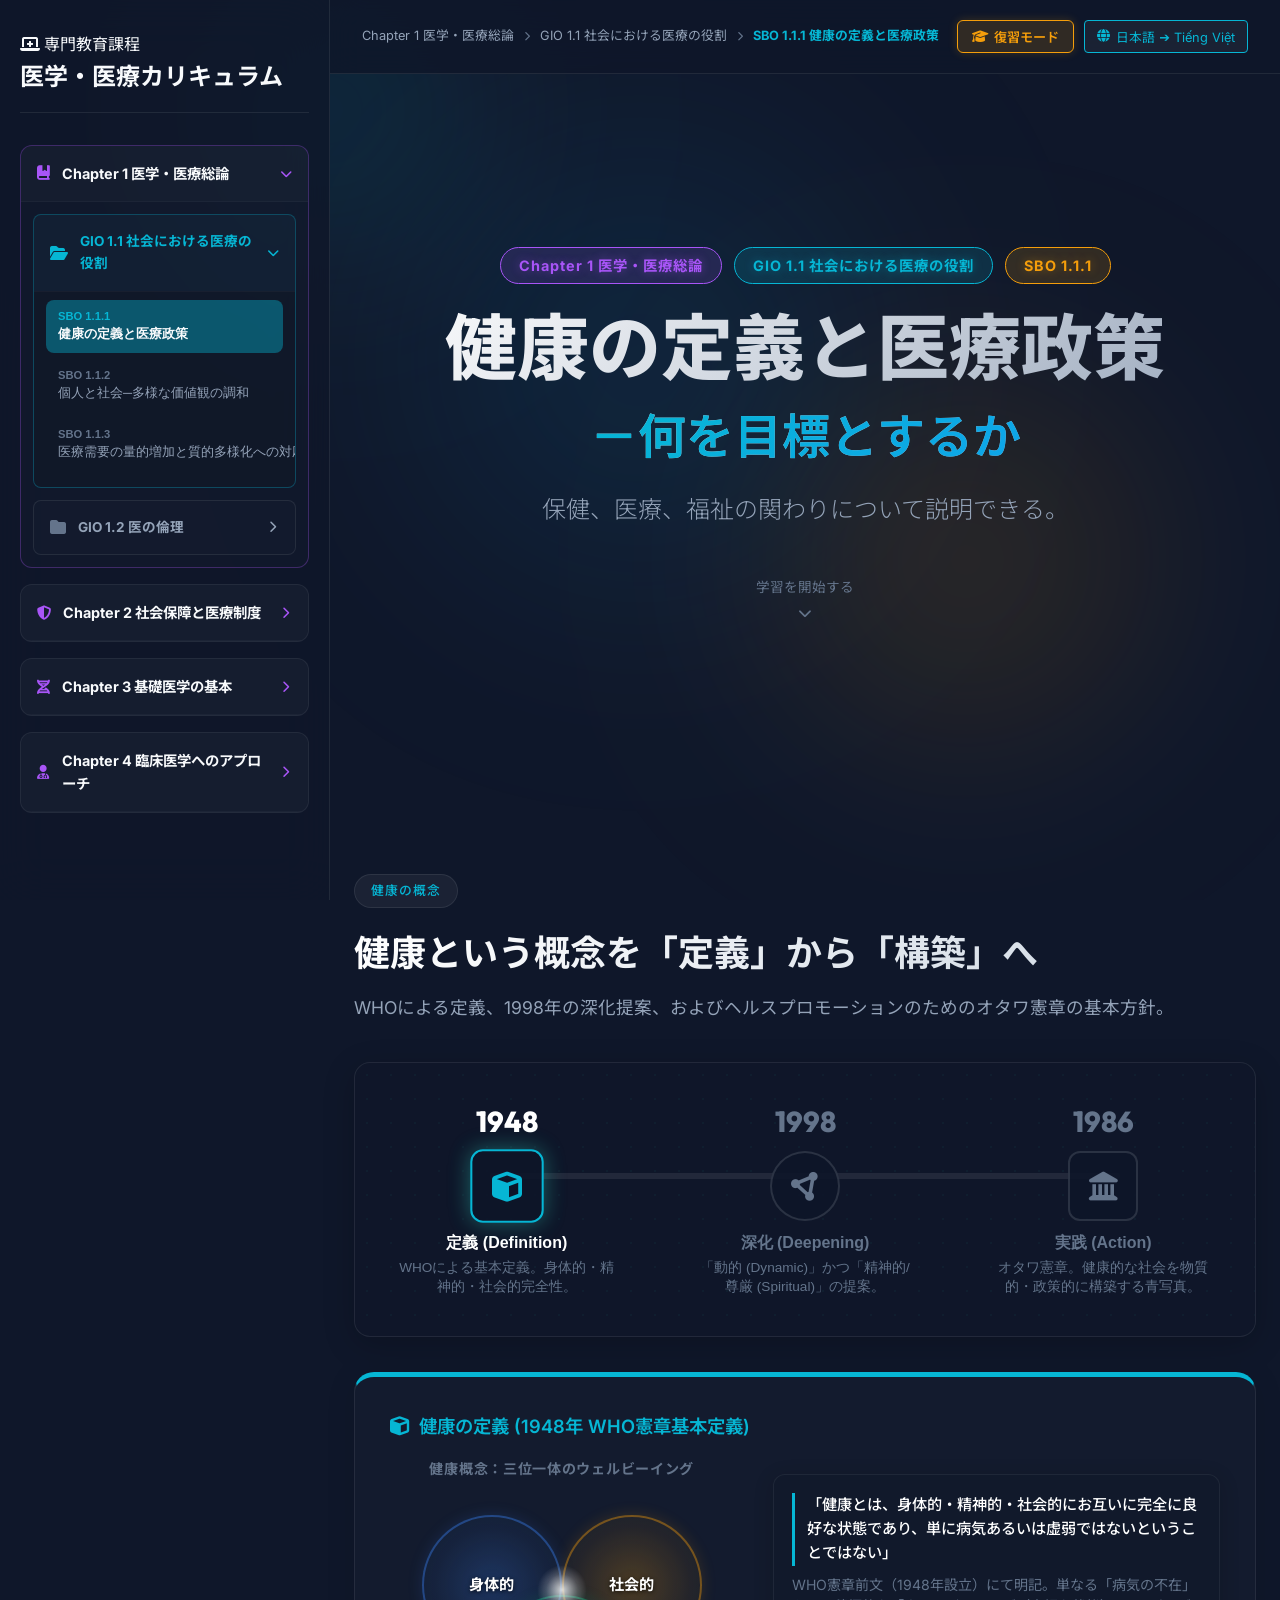
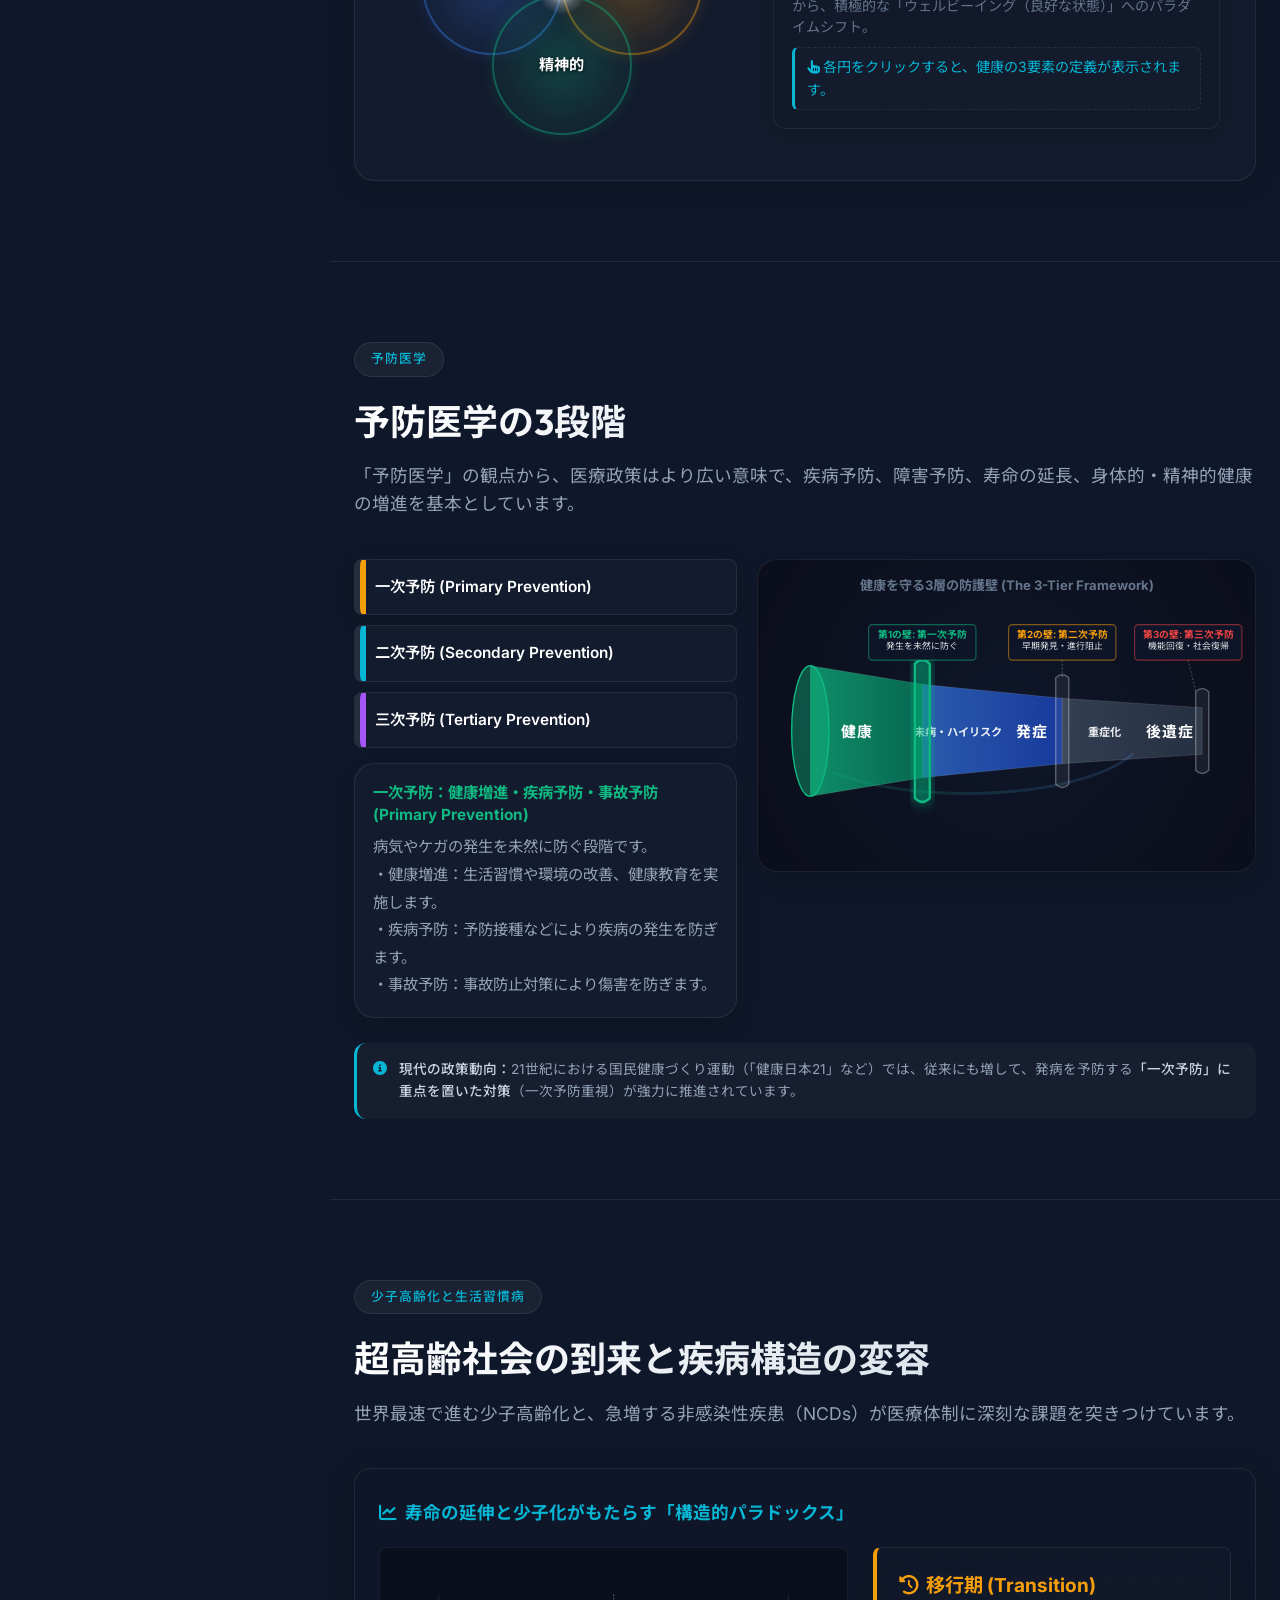
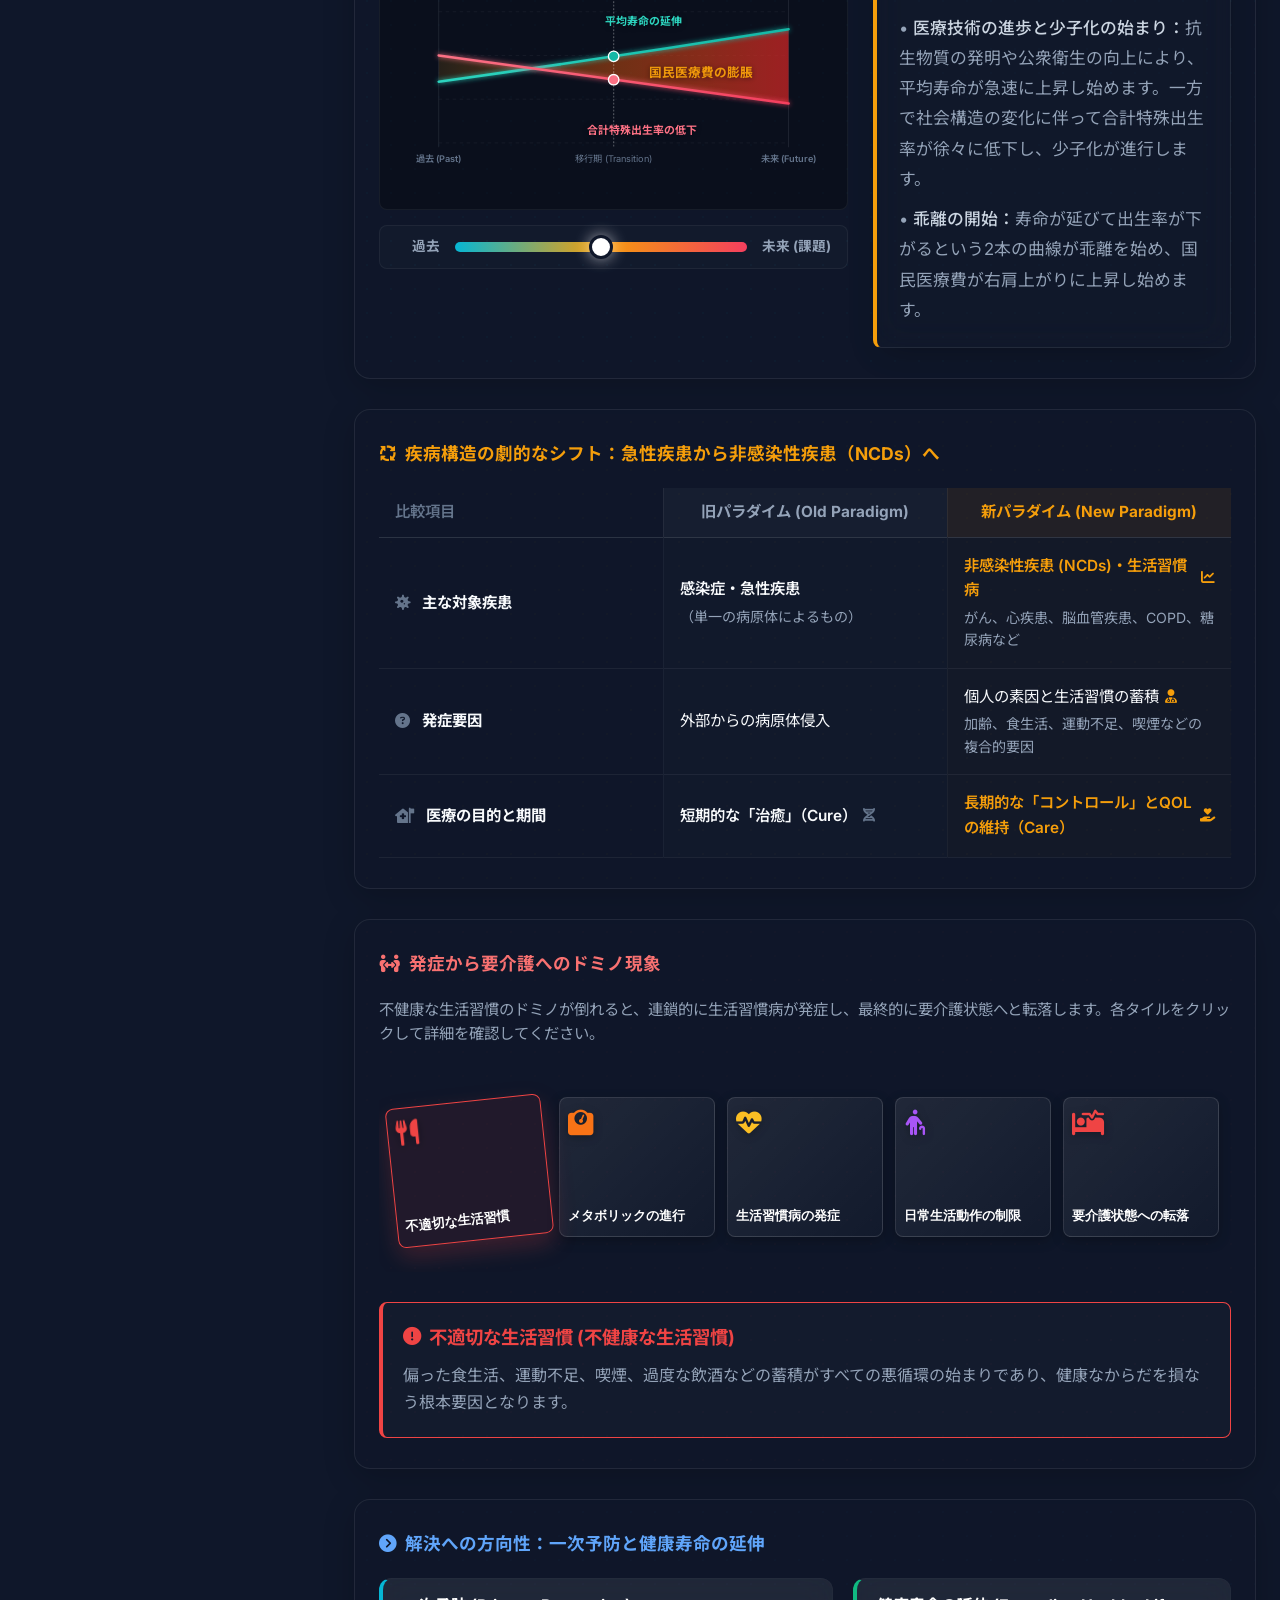
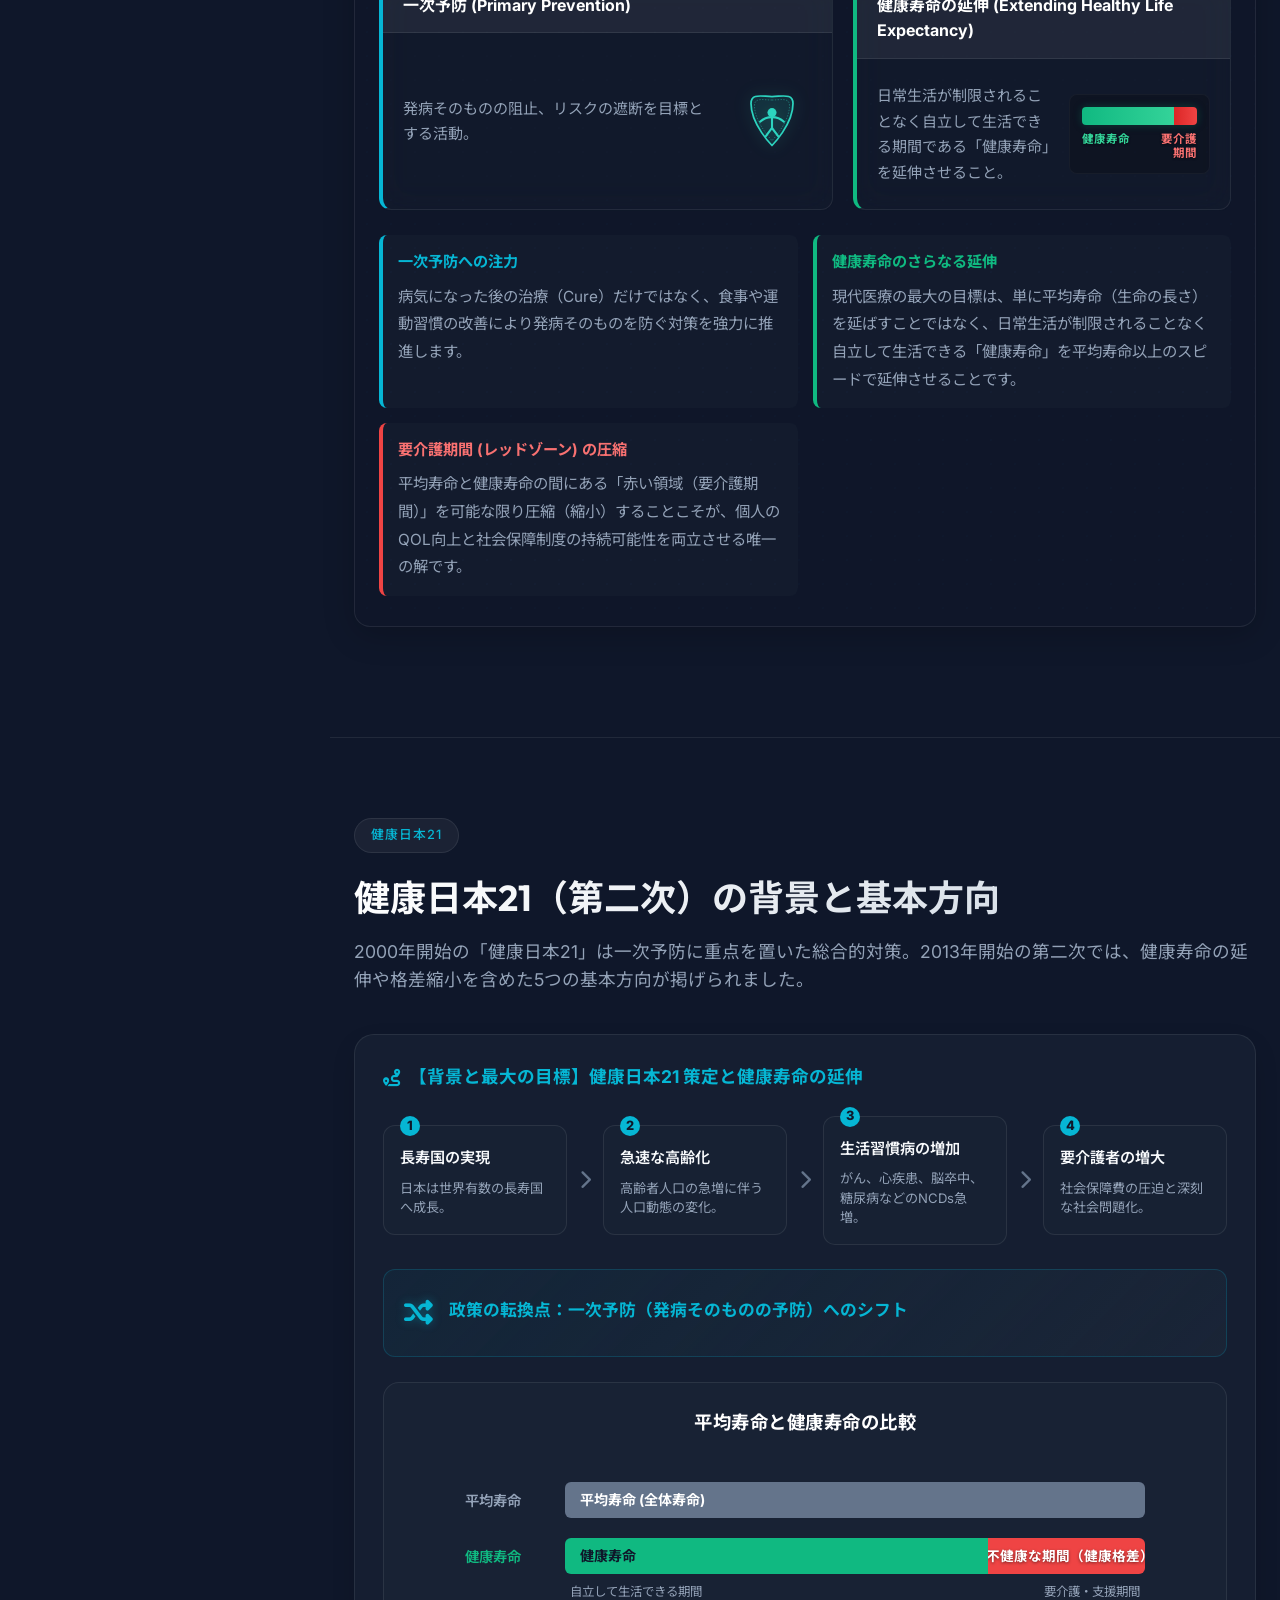
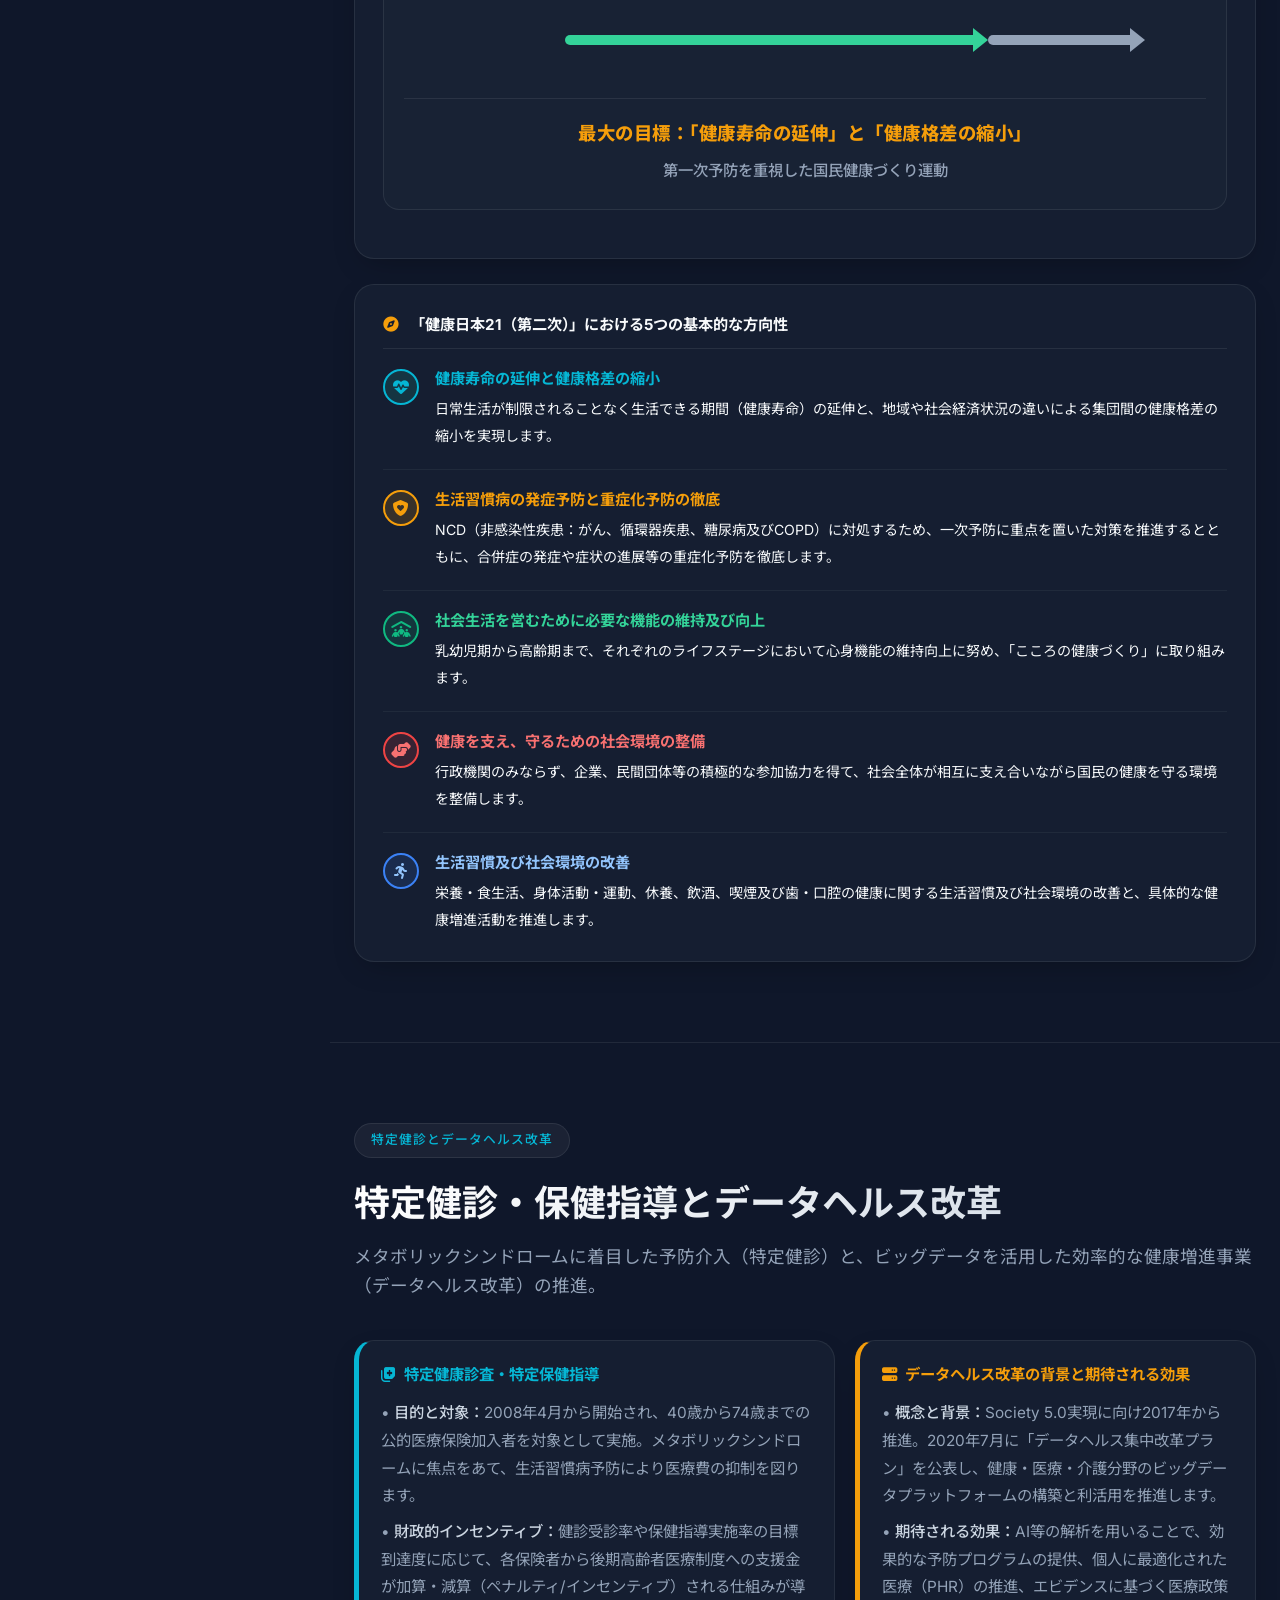
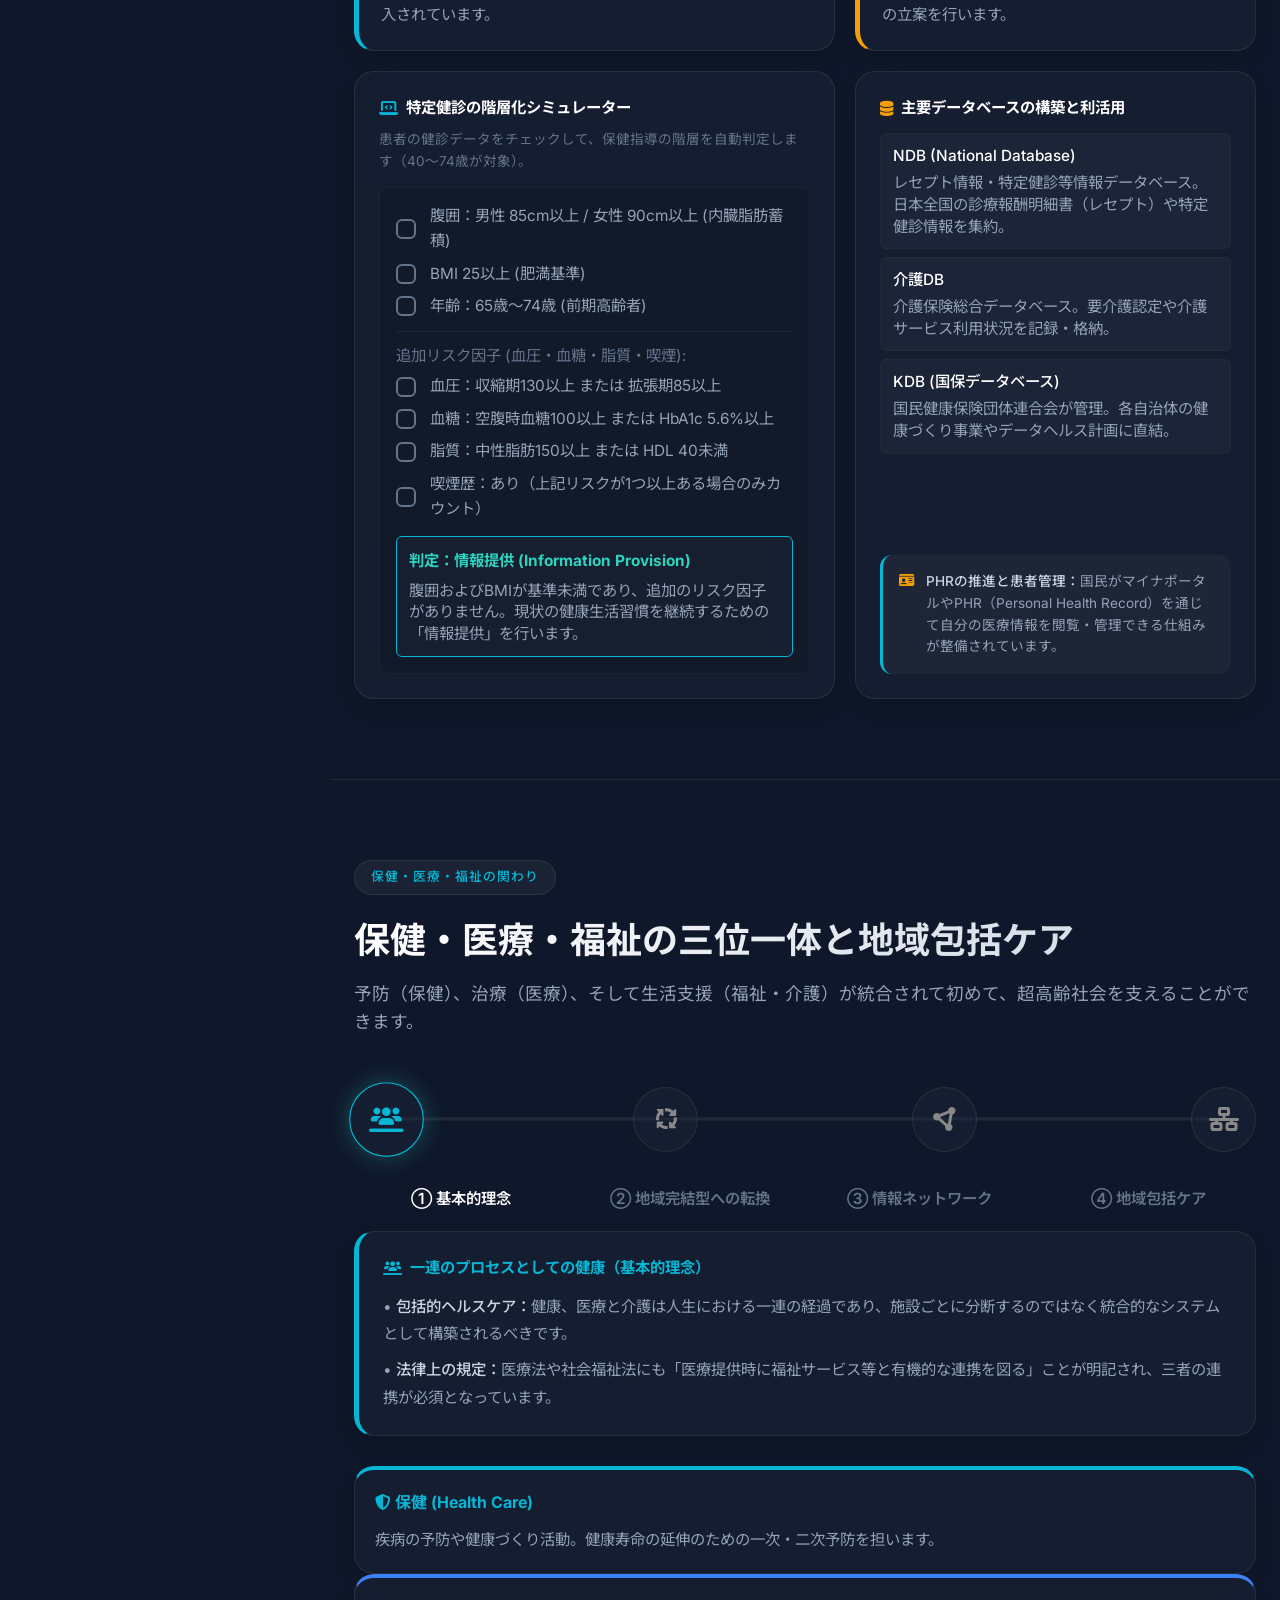
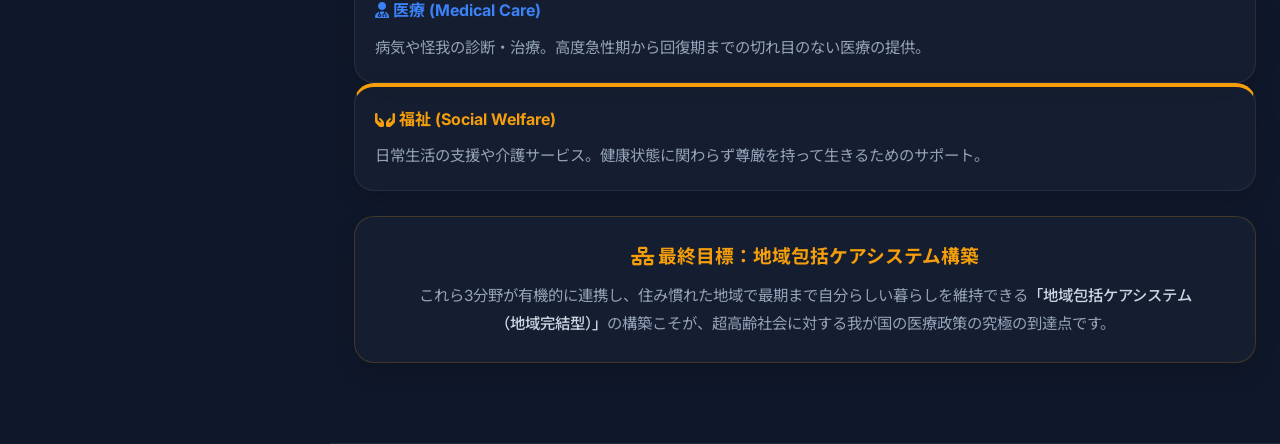
==== commit 271bf367: "feat: responsive grid layout for medical ethics and streamlined timeline milestones in sbo121" ====
--- a/index.html
+++ b/index.html
@@ -384,14 +384,14 @@
         <script src="sbo/sbo111.js?v=1783130600"></script>
     <script src="sbo/sbo112.js?v=1783063000"></script>
     <script src="sbo/sbo113.js?v=1783130600"></script>
-    <script src="sbo/sbo121.js?v=1782854110"></script>
+    <script src="sbo/sbo121.js?v=1783132200"></script>
     <script src="sbo/sbo122.js?v=1782854110"></script>
     <script src="sbo/sbo123.js?v=1783047000"></script>
     <script src="sbo/sbo211.js?v=1782854110"></script>
     <script src="sbo/sbo212.js"></script>
     <script src="sbo/sbo311.js"></script>
     <script src="sbo/sbo312.js"></script>
-    <script src="simulators.js?v=1783076000"></script>
+    <script src="simulators.js?v=1783132300"></script>
     <script src="quiz.js?v=1782854110"></script>
     <script src="app.js?v=1783048000"></script>
 </body>
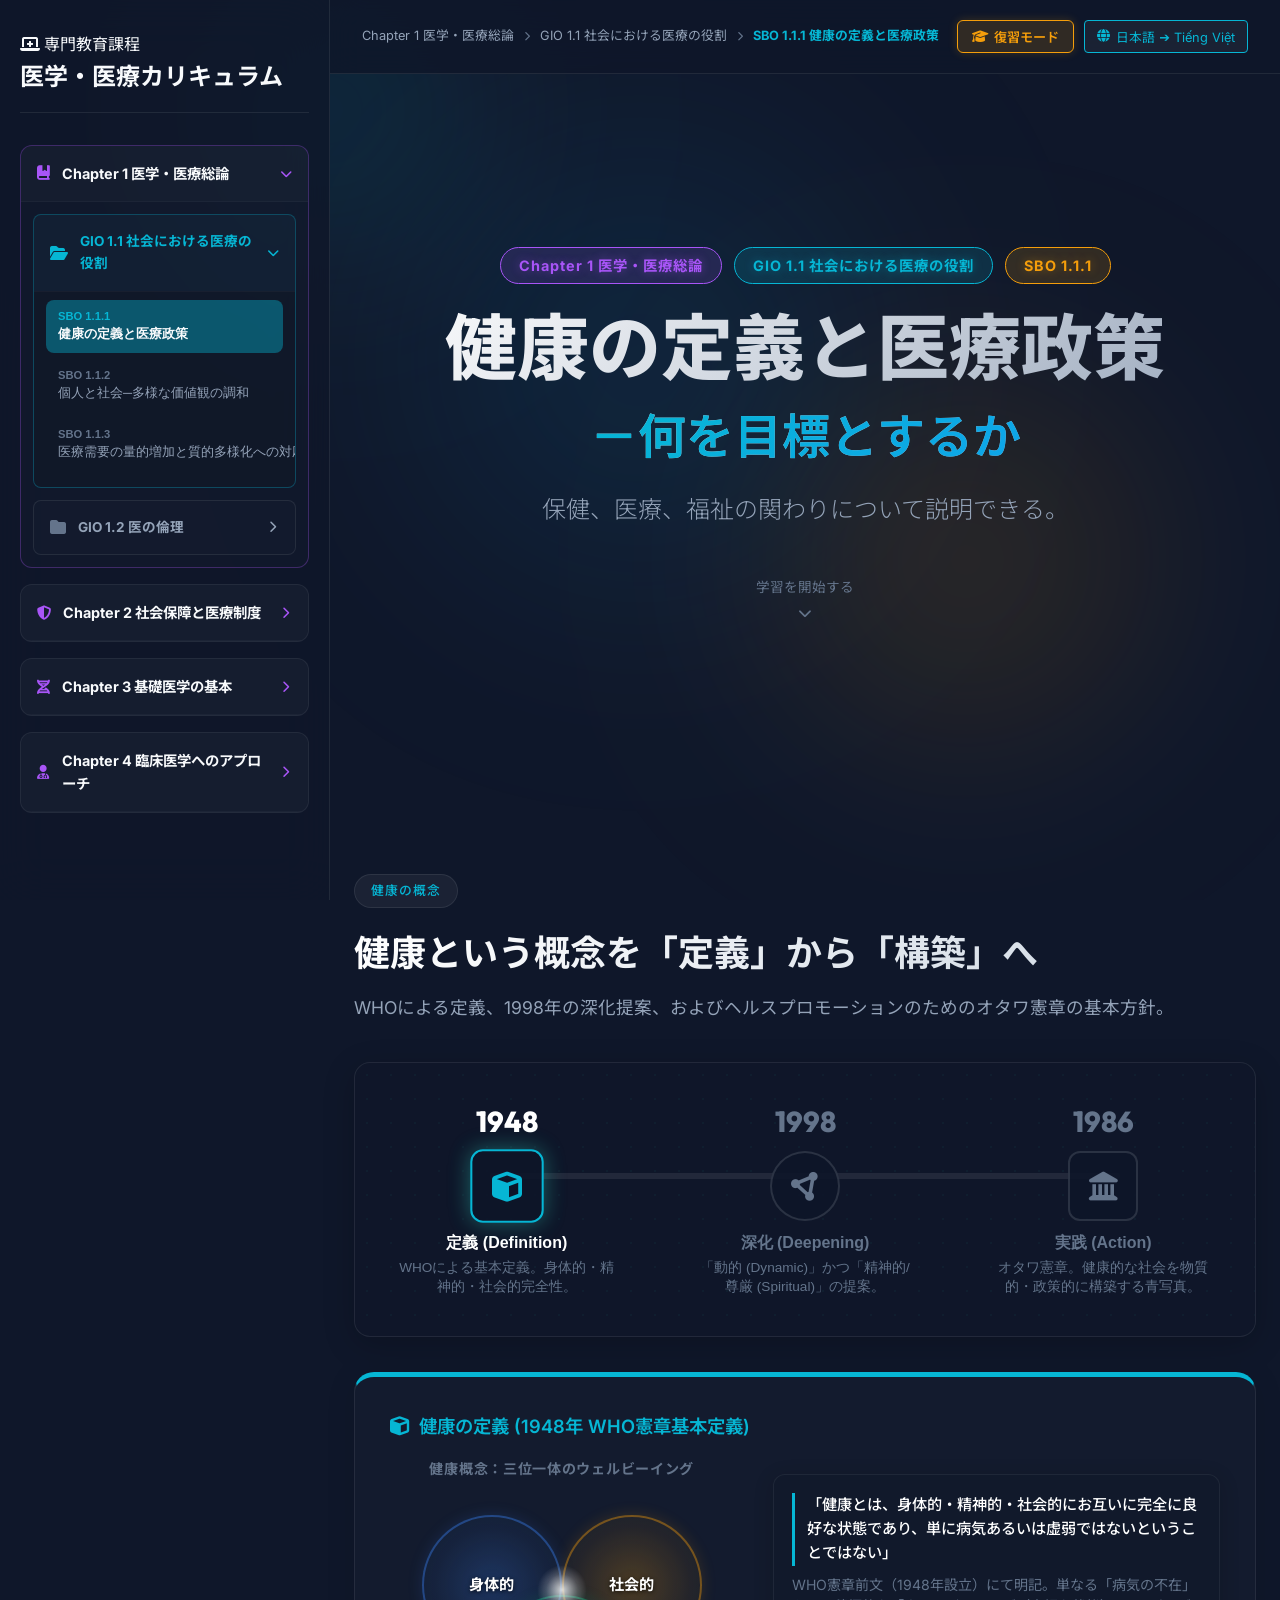
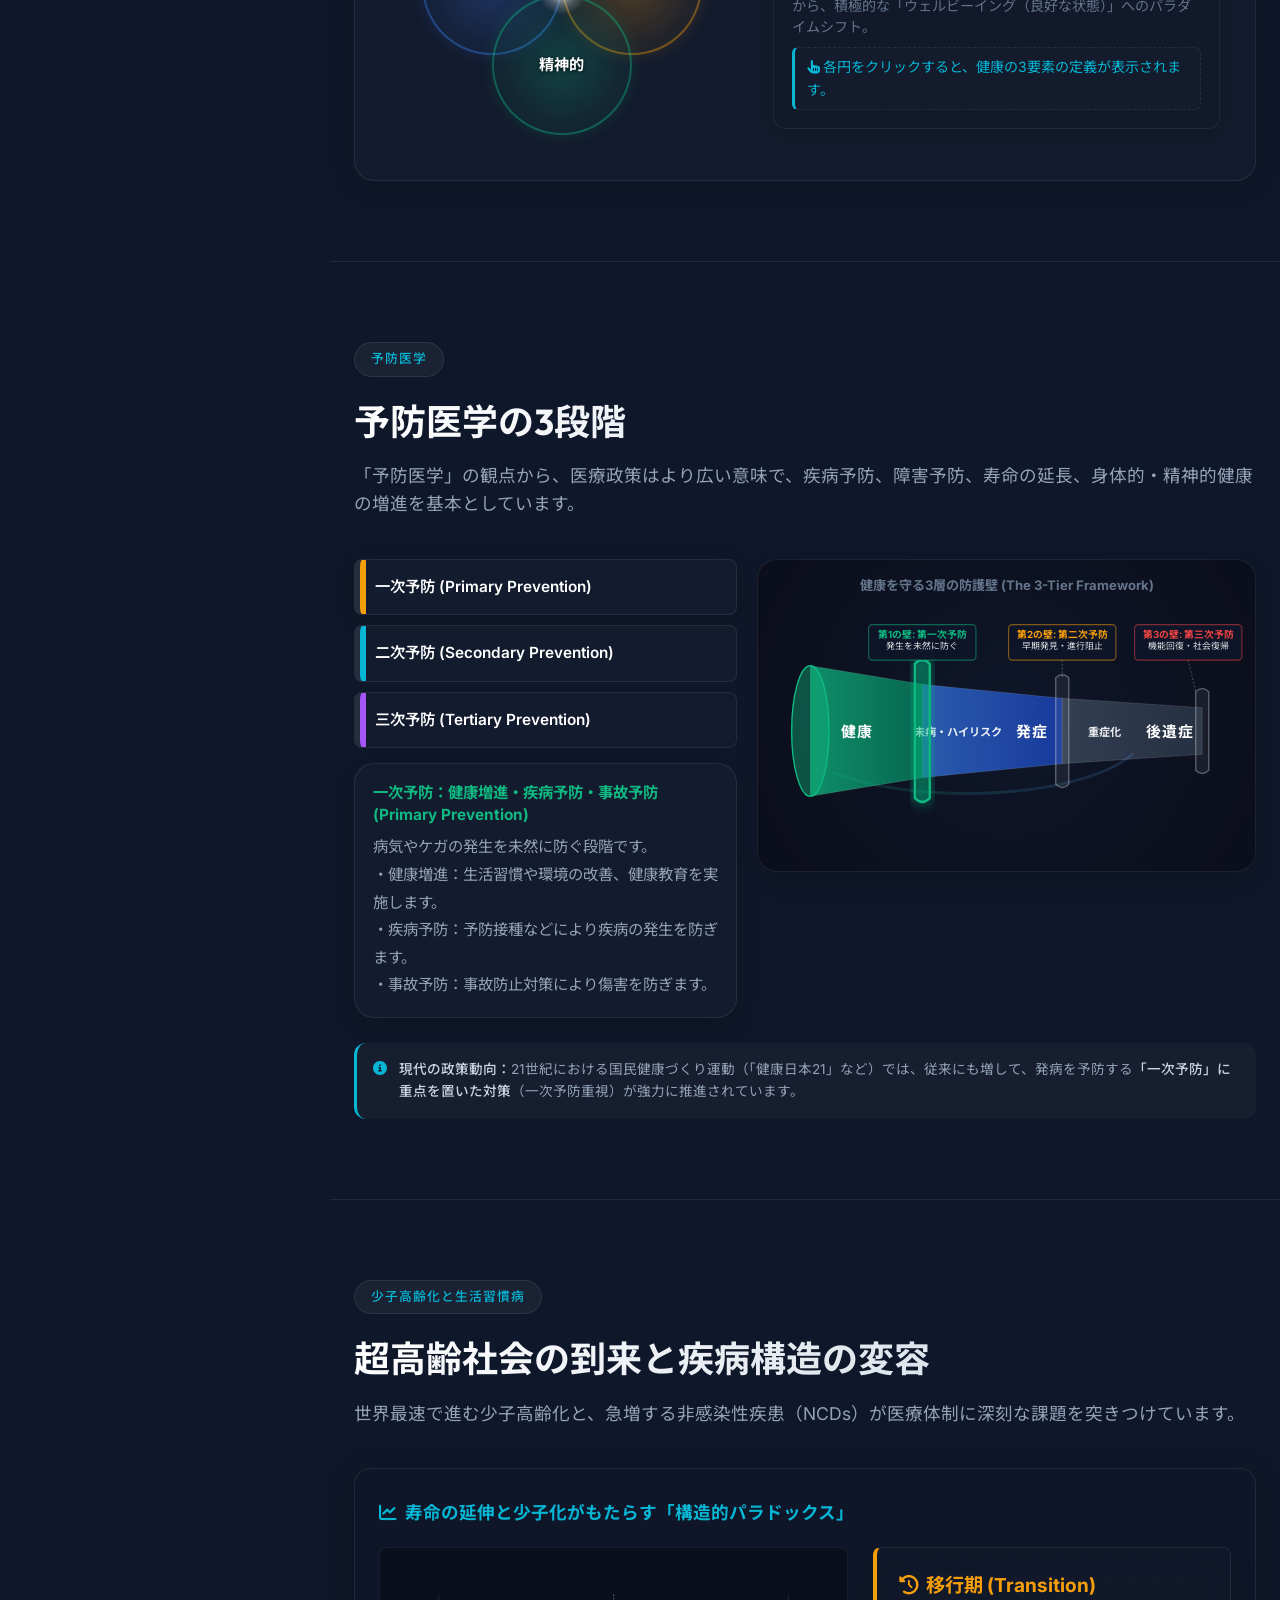
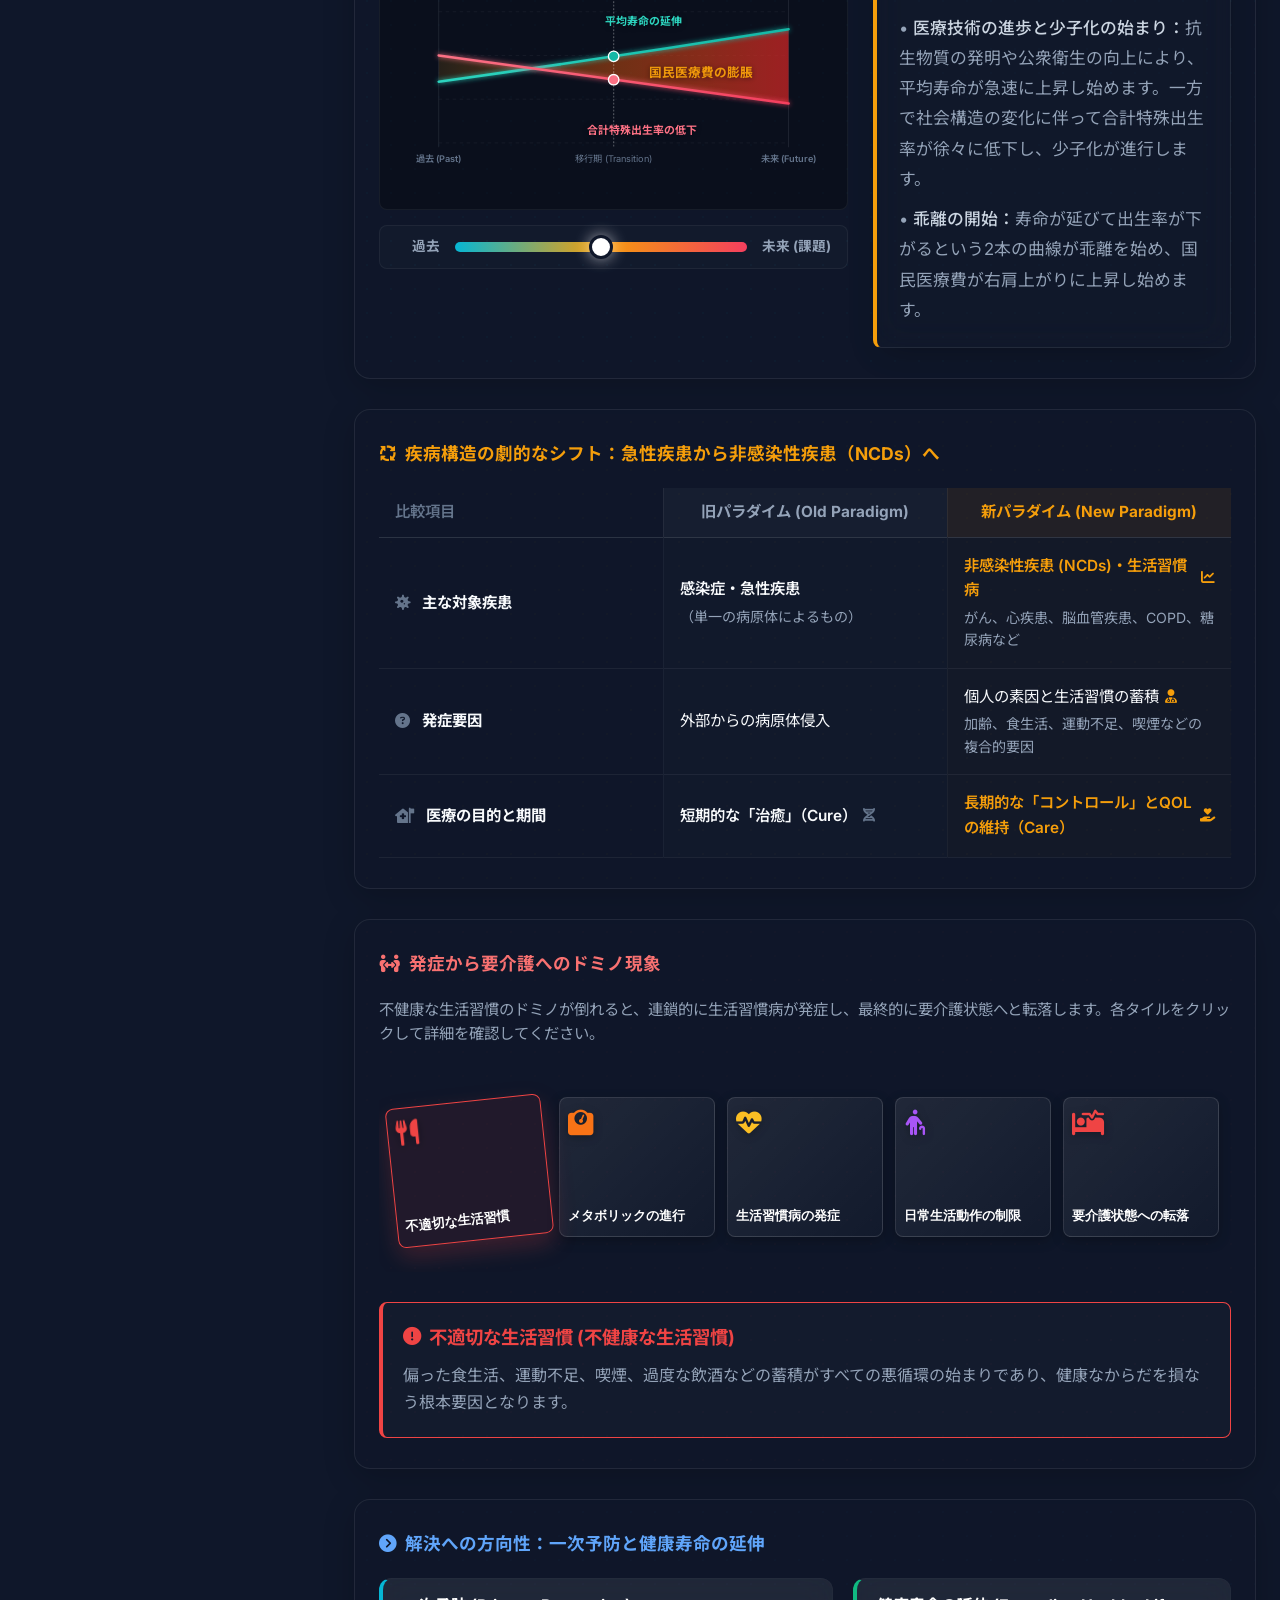
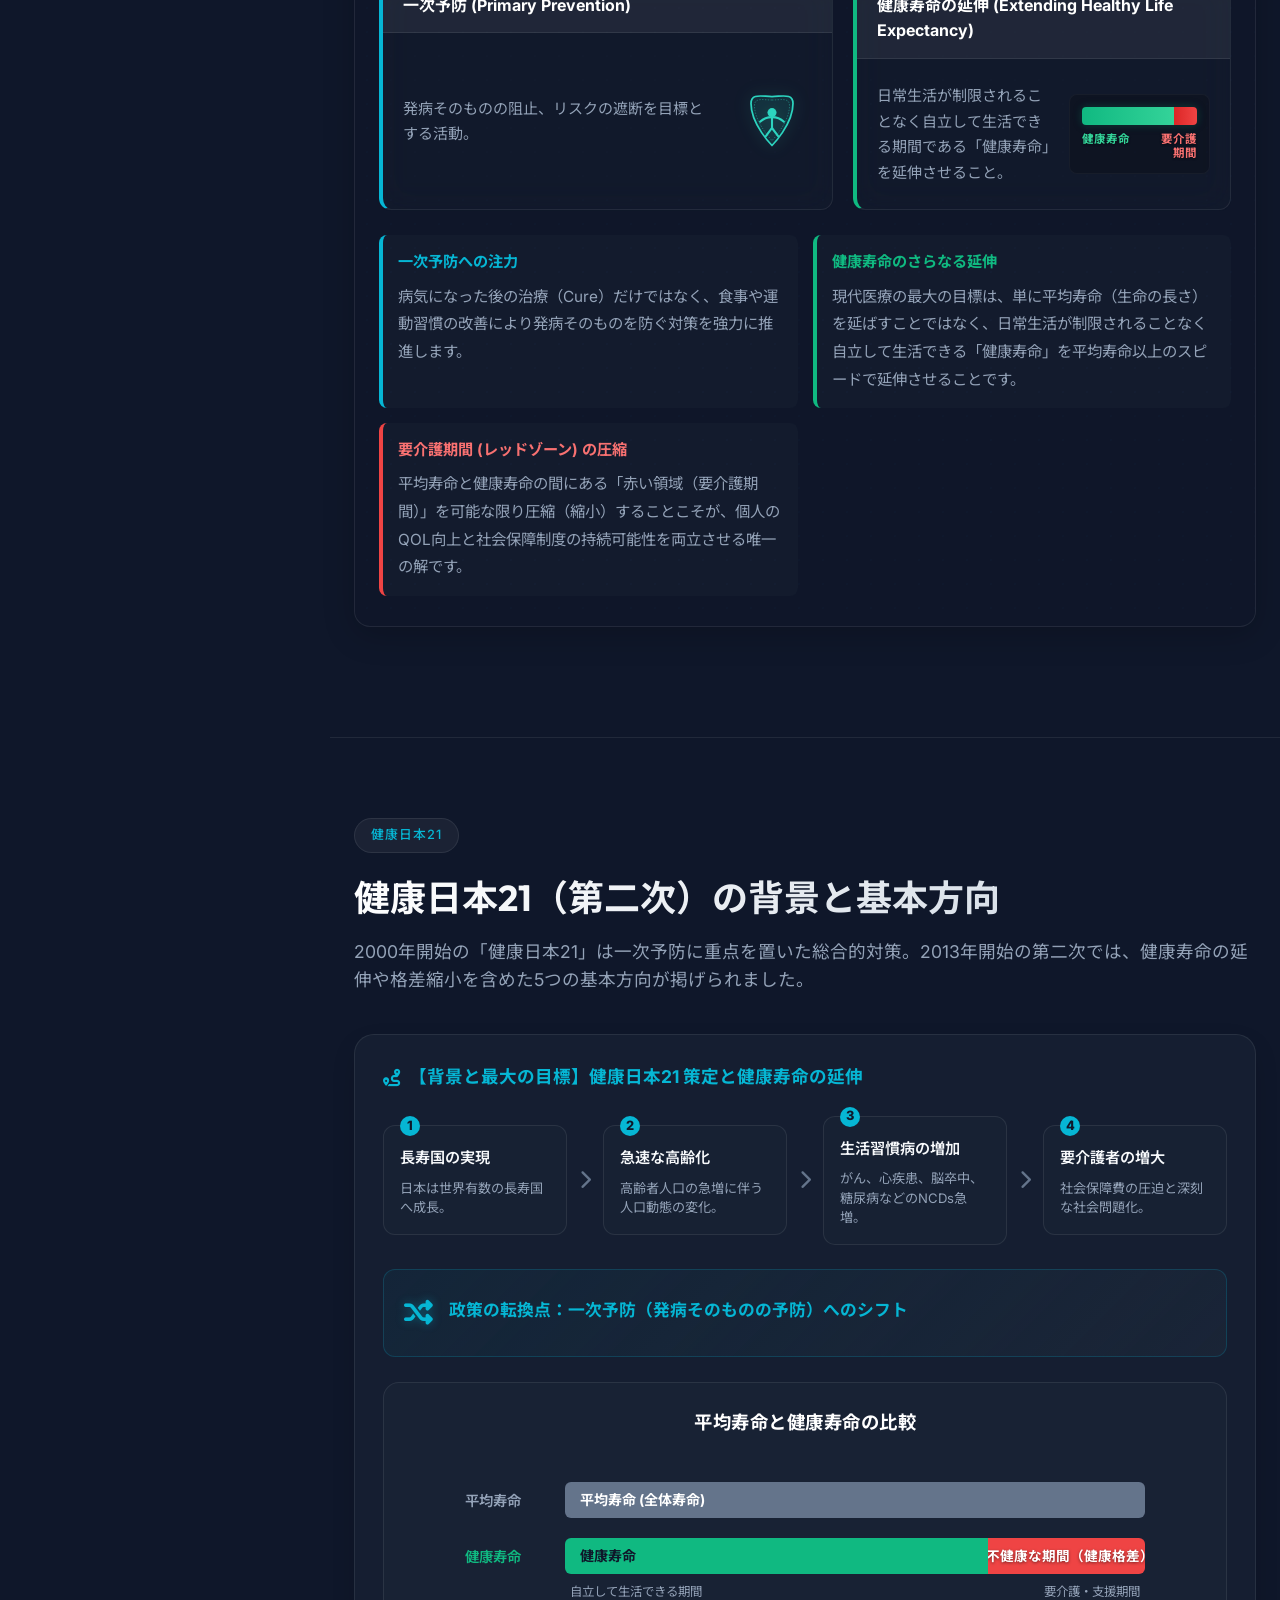
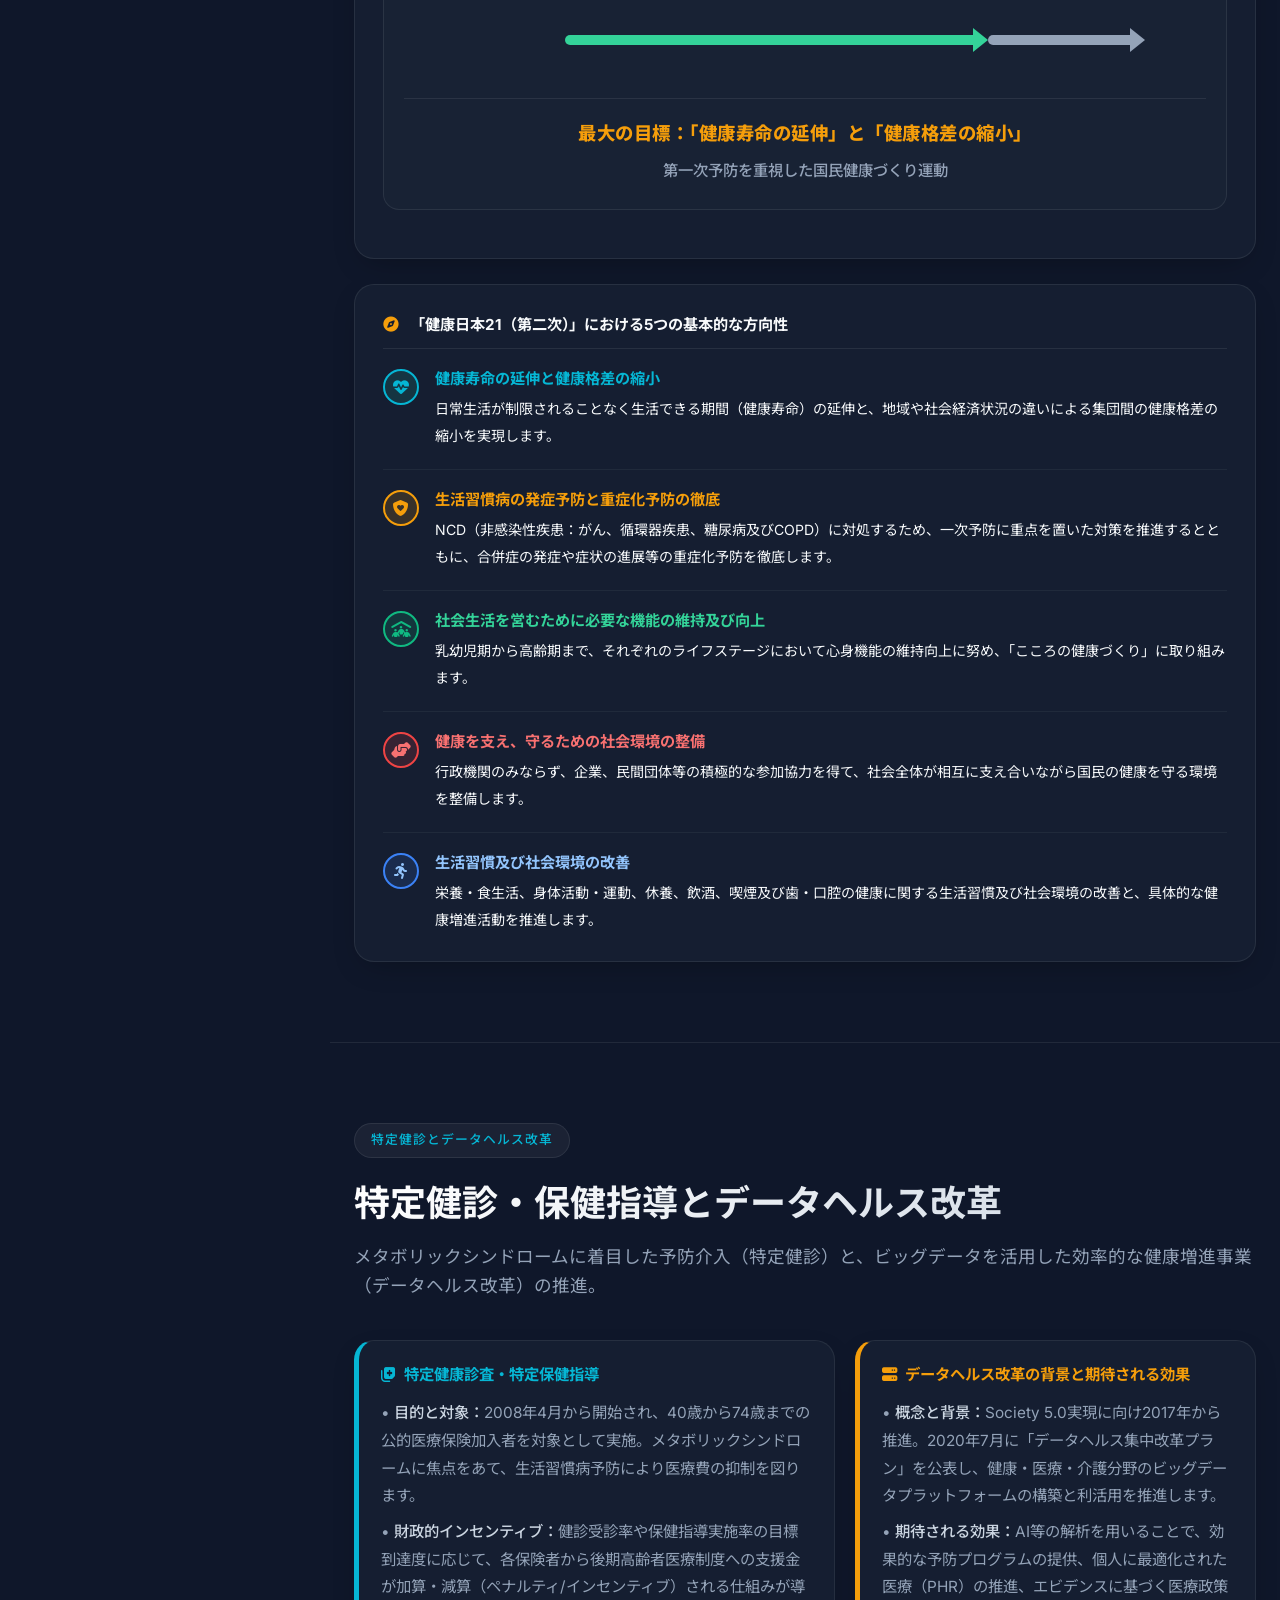
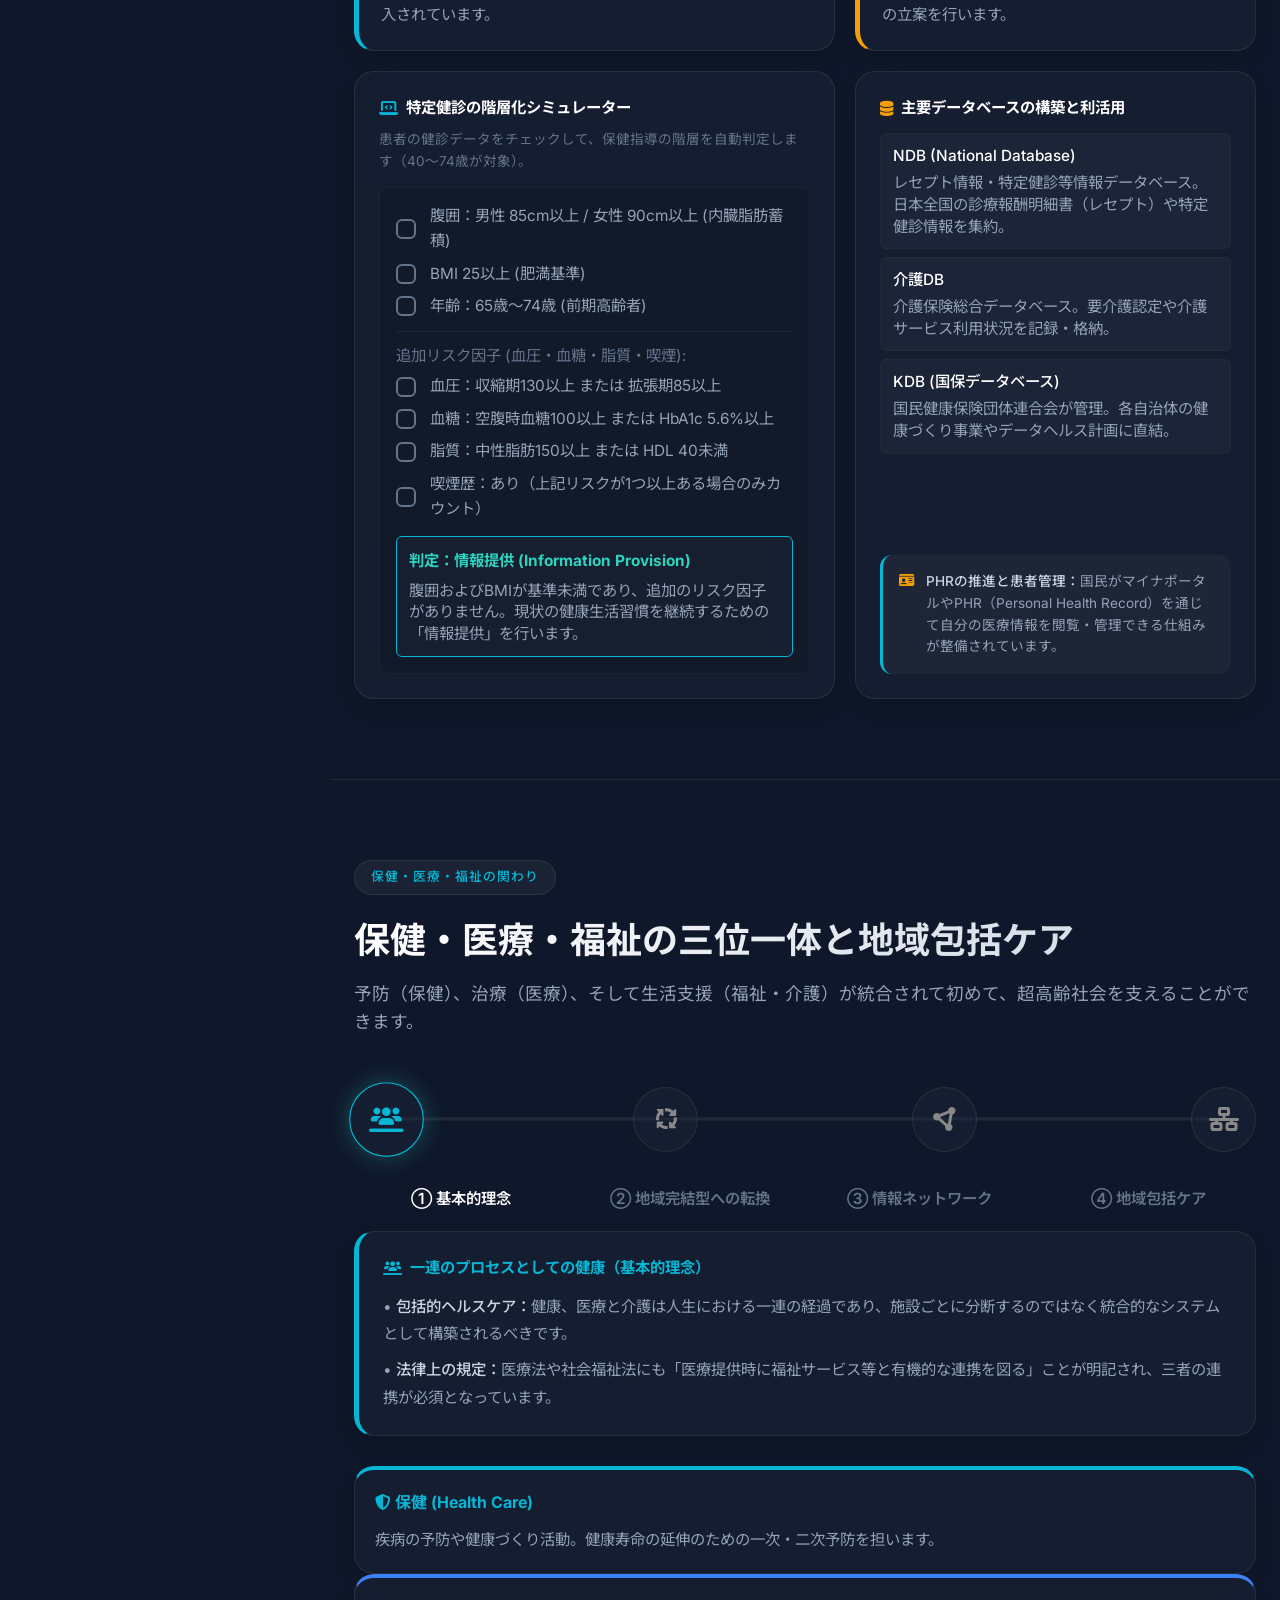
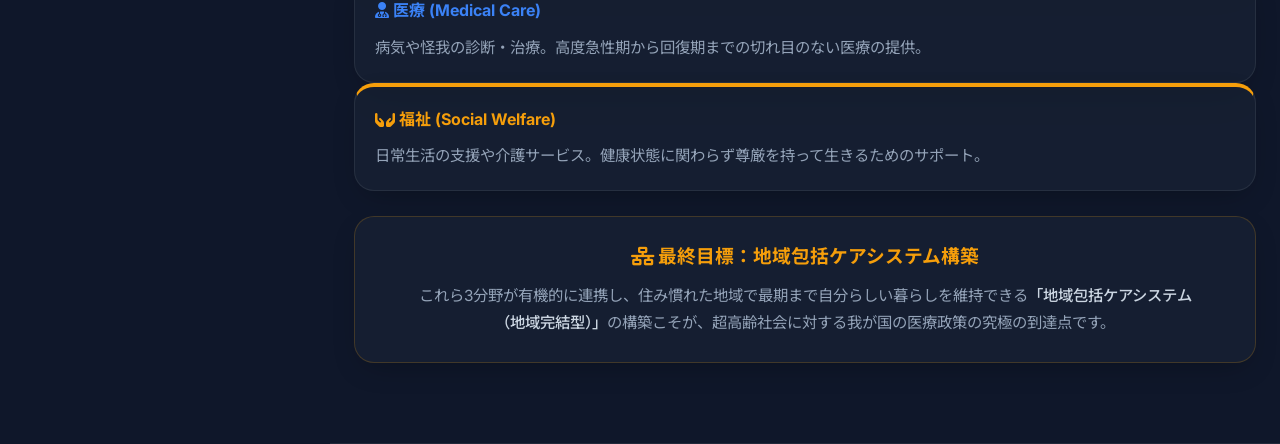
==== commit d4e97180: "feat: refactor sbo121 layout with updated grid system and reorganize comparison summary components" ====
--- a/index.html
+++ b/index.html
@@ -384,14 +384,14 @@
         <script src="sbo/sbo111.js?v=1783130600"></script>
     <script src="sbo/sbo112.js?v=1783063000"></script>
     <script src="sbo/sbo113.js?v=1783130600"></script>
-    <script src="sbo/sbo121.js?v=1783132200"></script>
-    <script src="sbo/sbo122.js?v=1782854110"></script>
+    <script src="sbo/sbo121.js?v=1783132500"></script>
+    <script src="sbo/sbo122.js?v=1783133800"></script>
     <script src="sbo/sbo123.js?v=1783047000"></script>
     <script src="sbo/sbo211.js?v=1782854110"></script>
     <script src="sbo/sbo212.js"></script>
     <script src="sbo/sbo311.js"></script>
     <script src="sbo/sbo312.js"></script>
-    <script src="simulators.js?v=1783132300"></script>
+    <script src="simulators.js?v=1783133000"></script>
     <script src="quiz.js?v=1782854110"></script>
     <script src="app.js?v=1783048000"></script>
 </body>
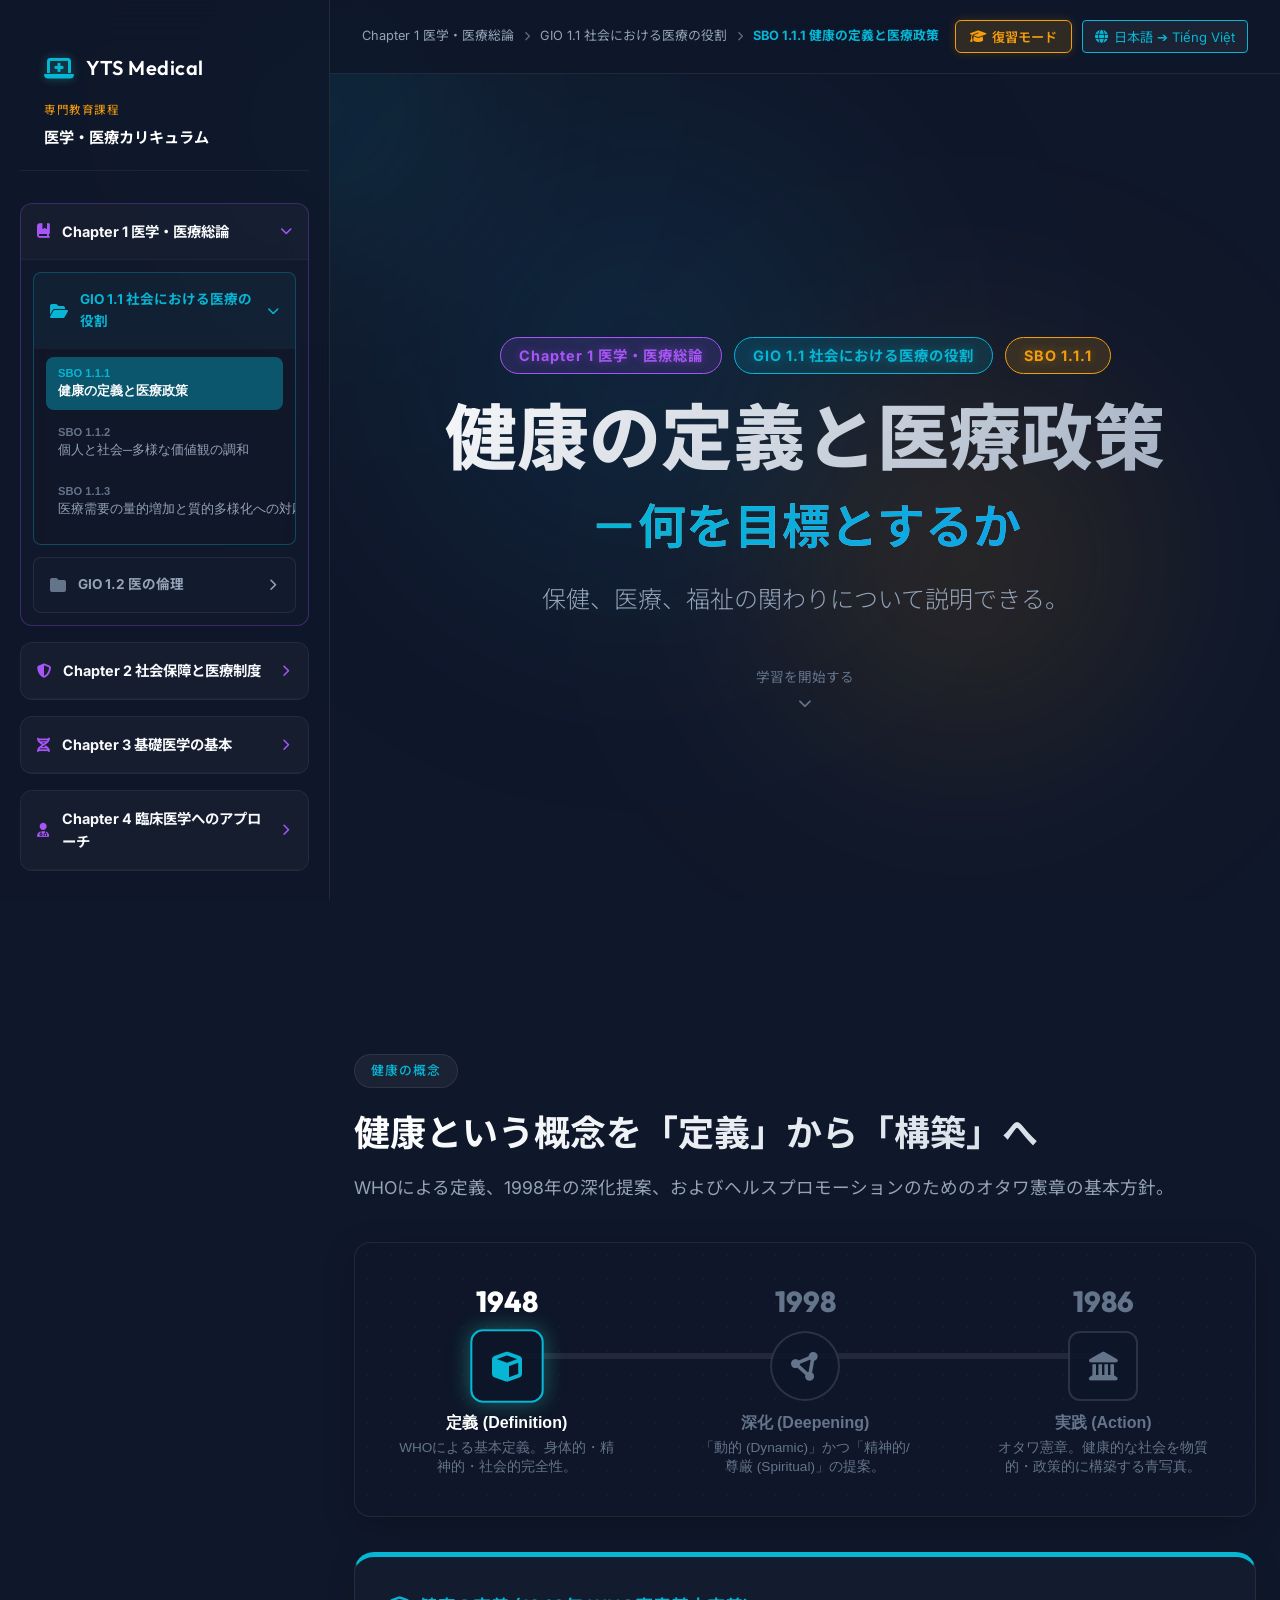
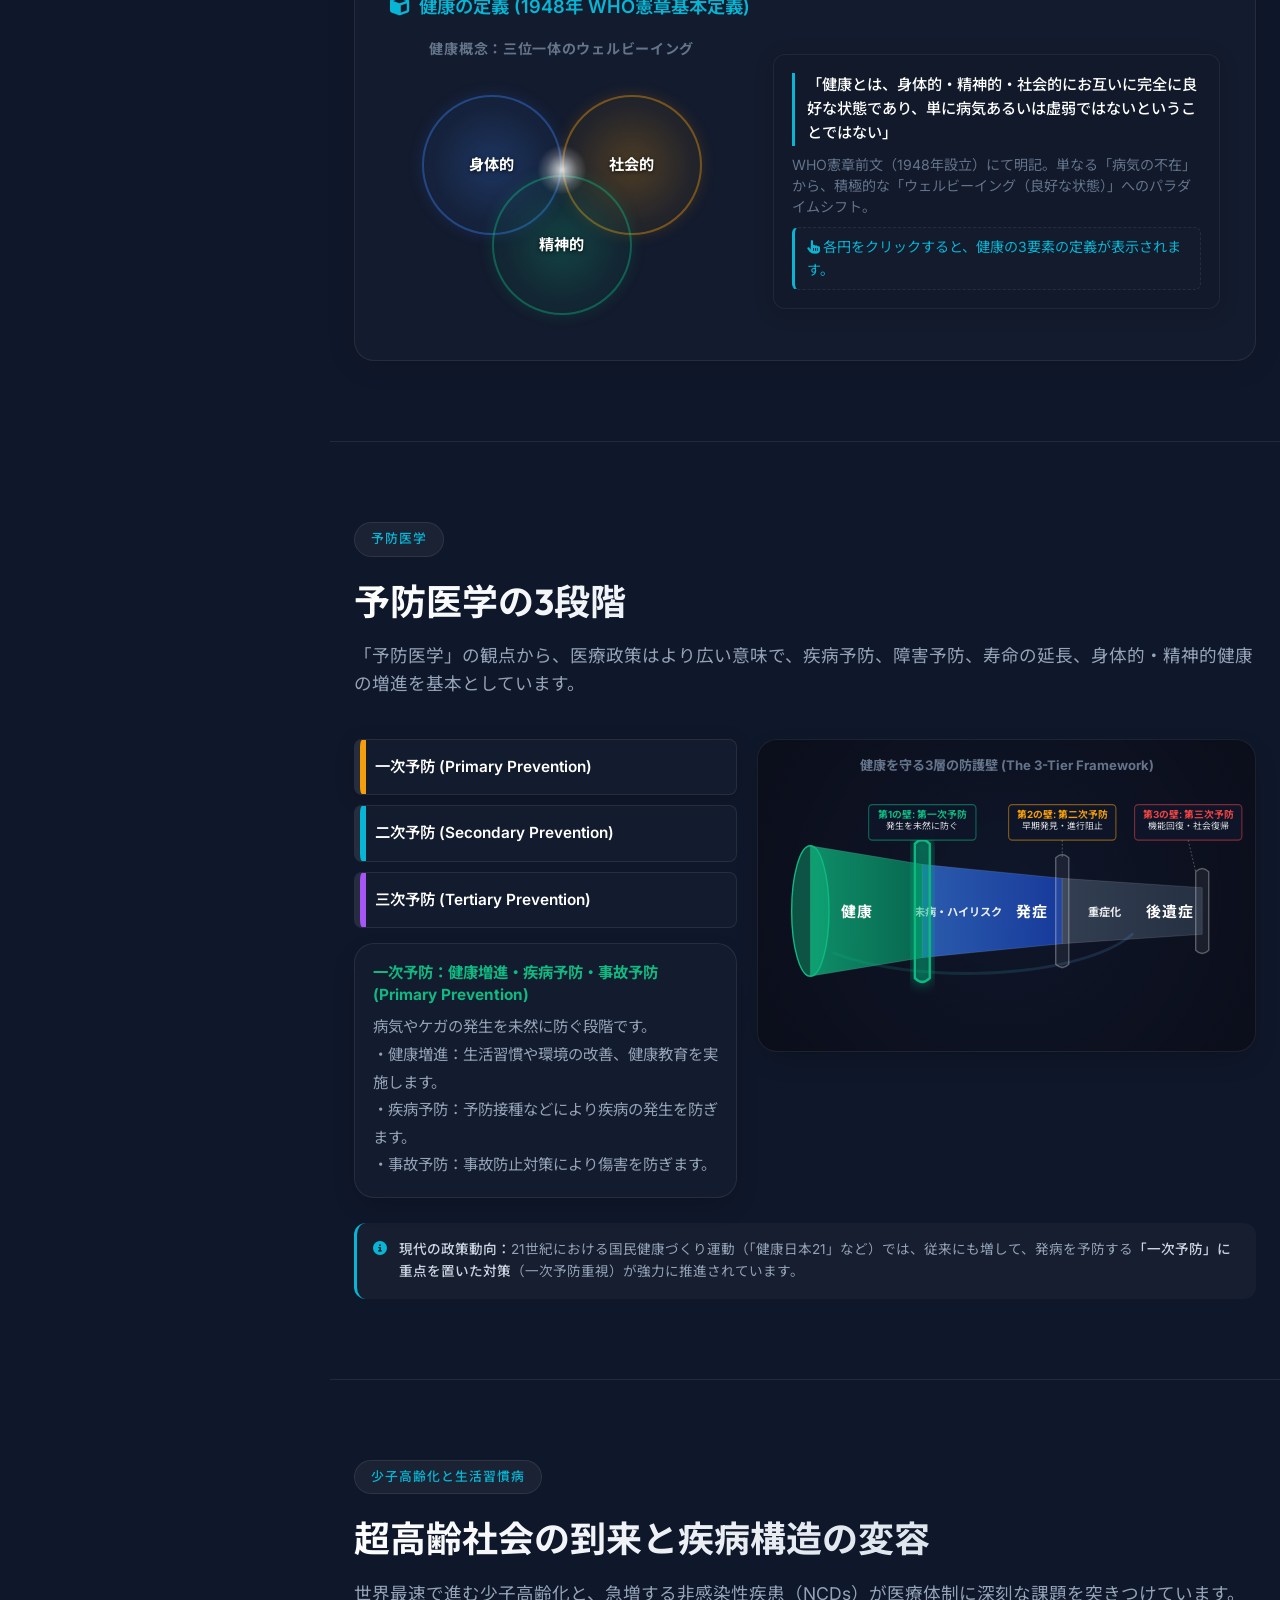
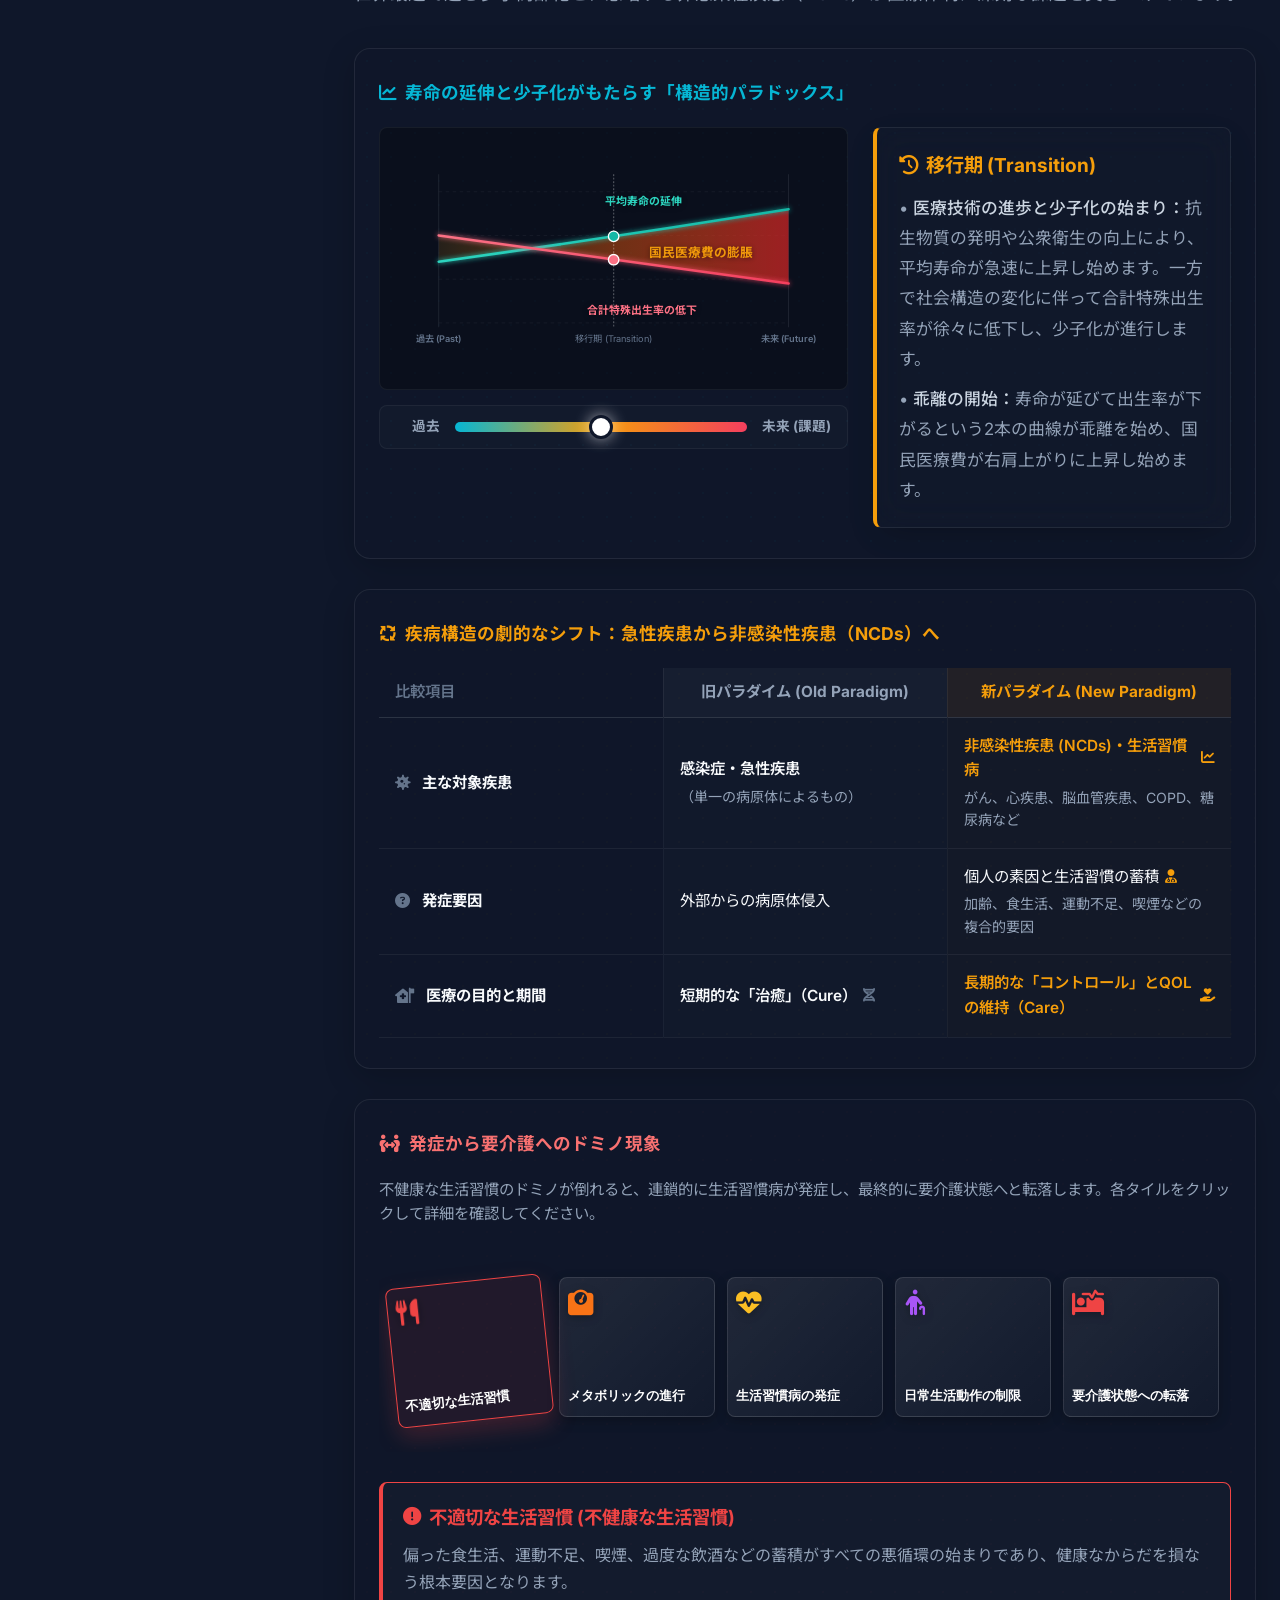
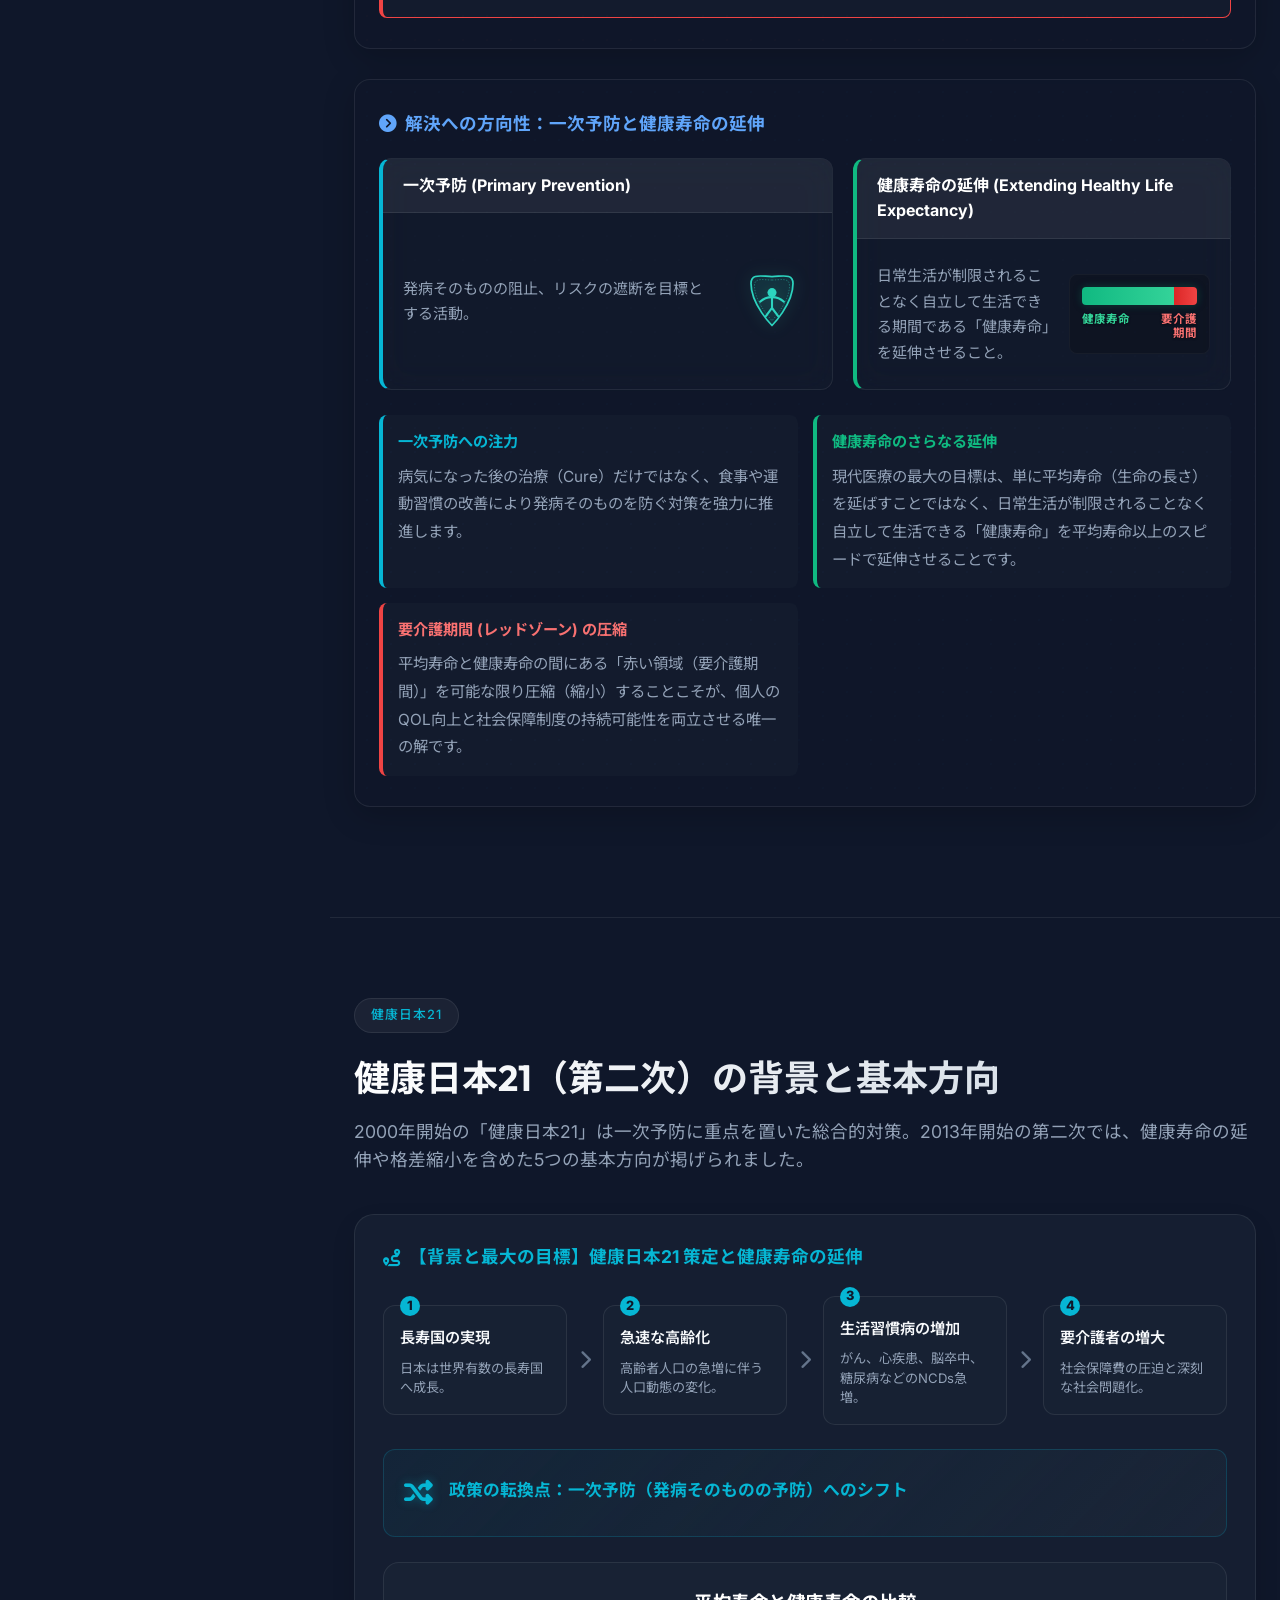
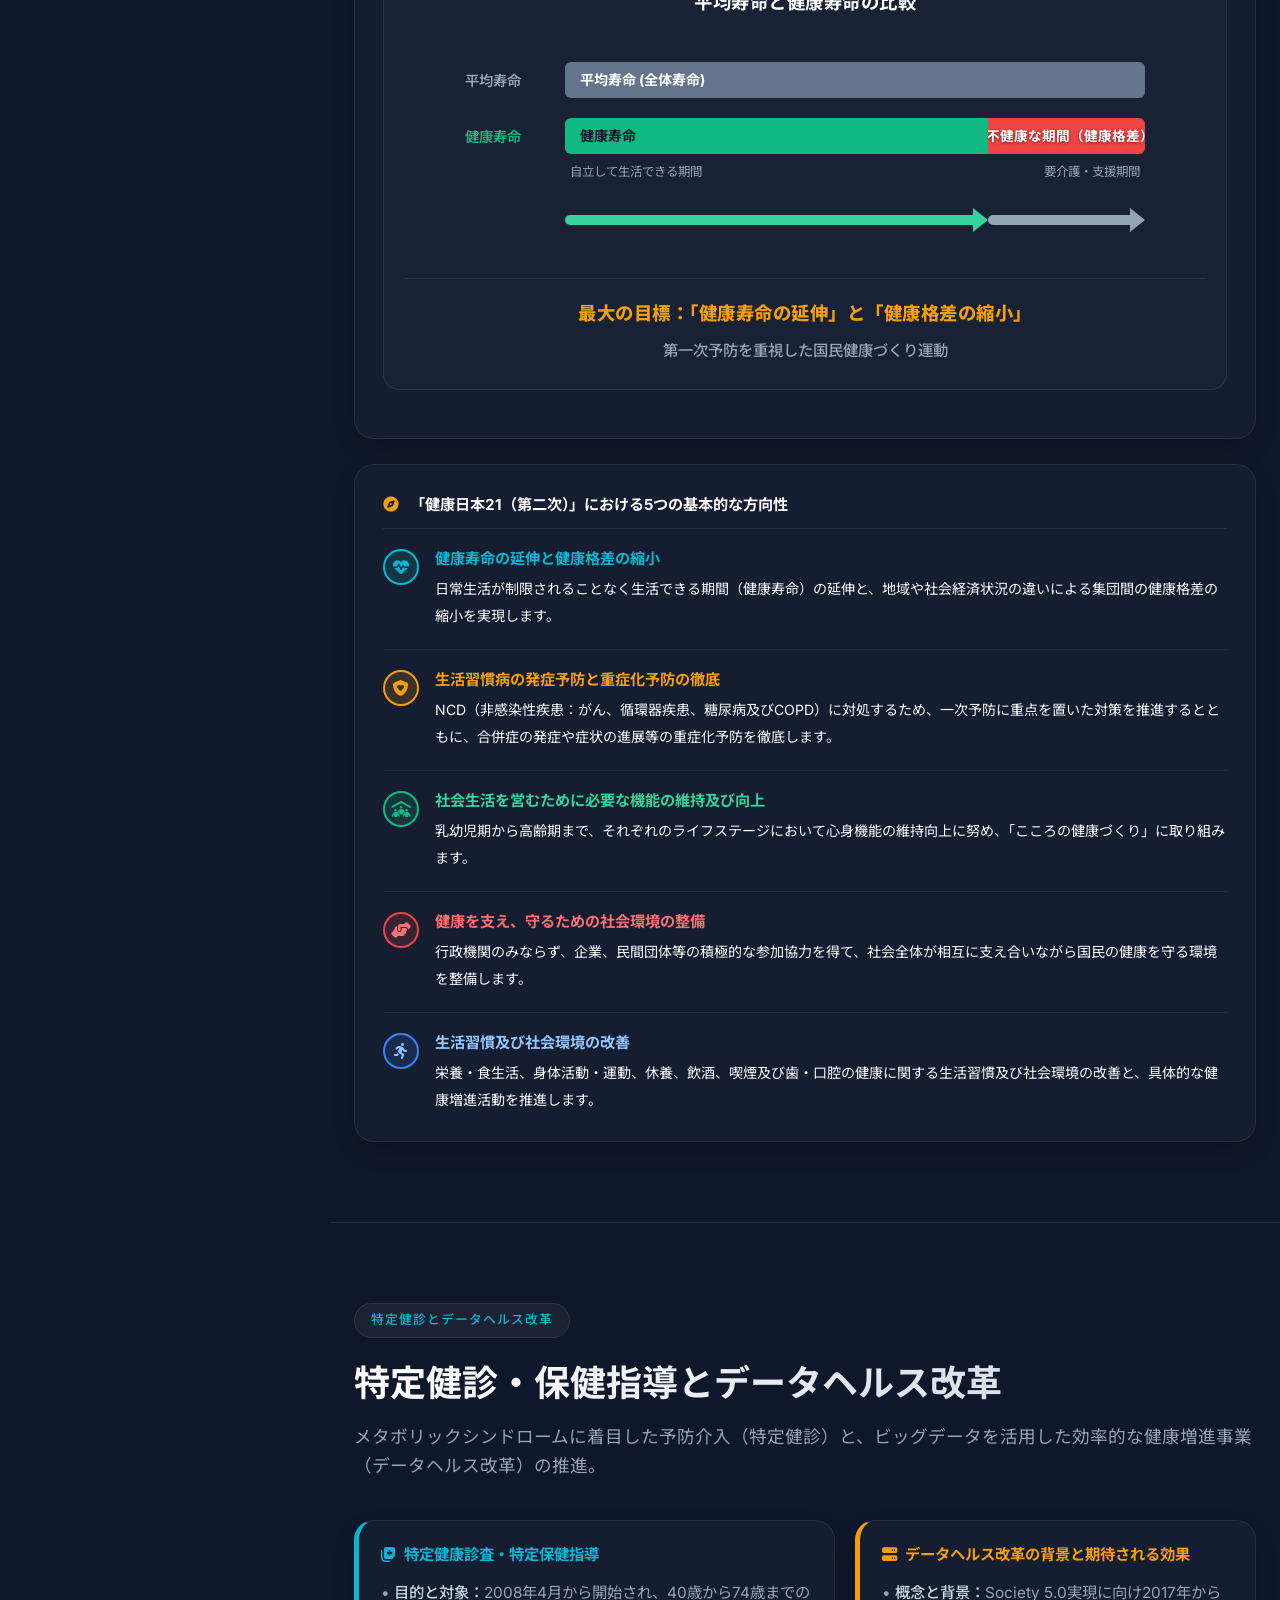
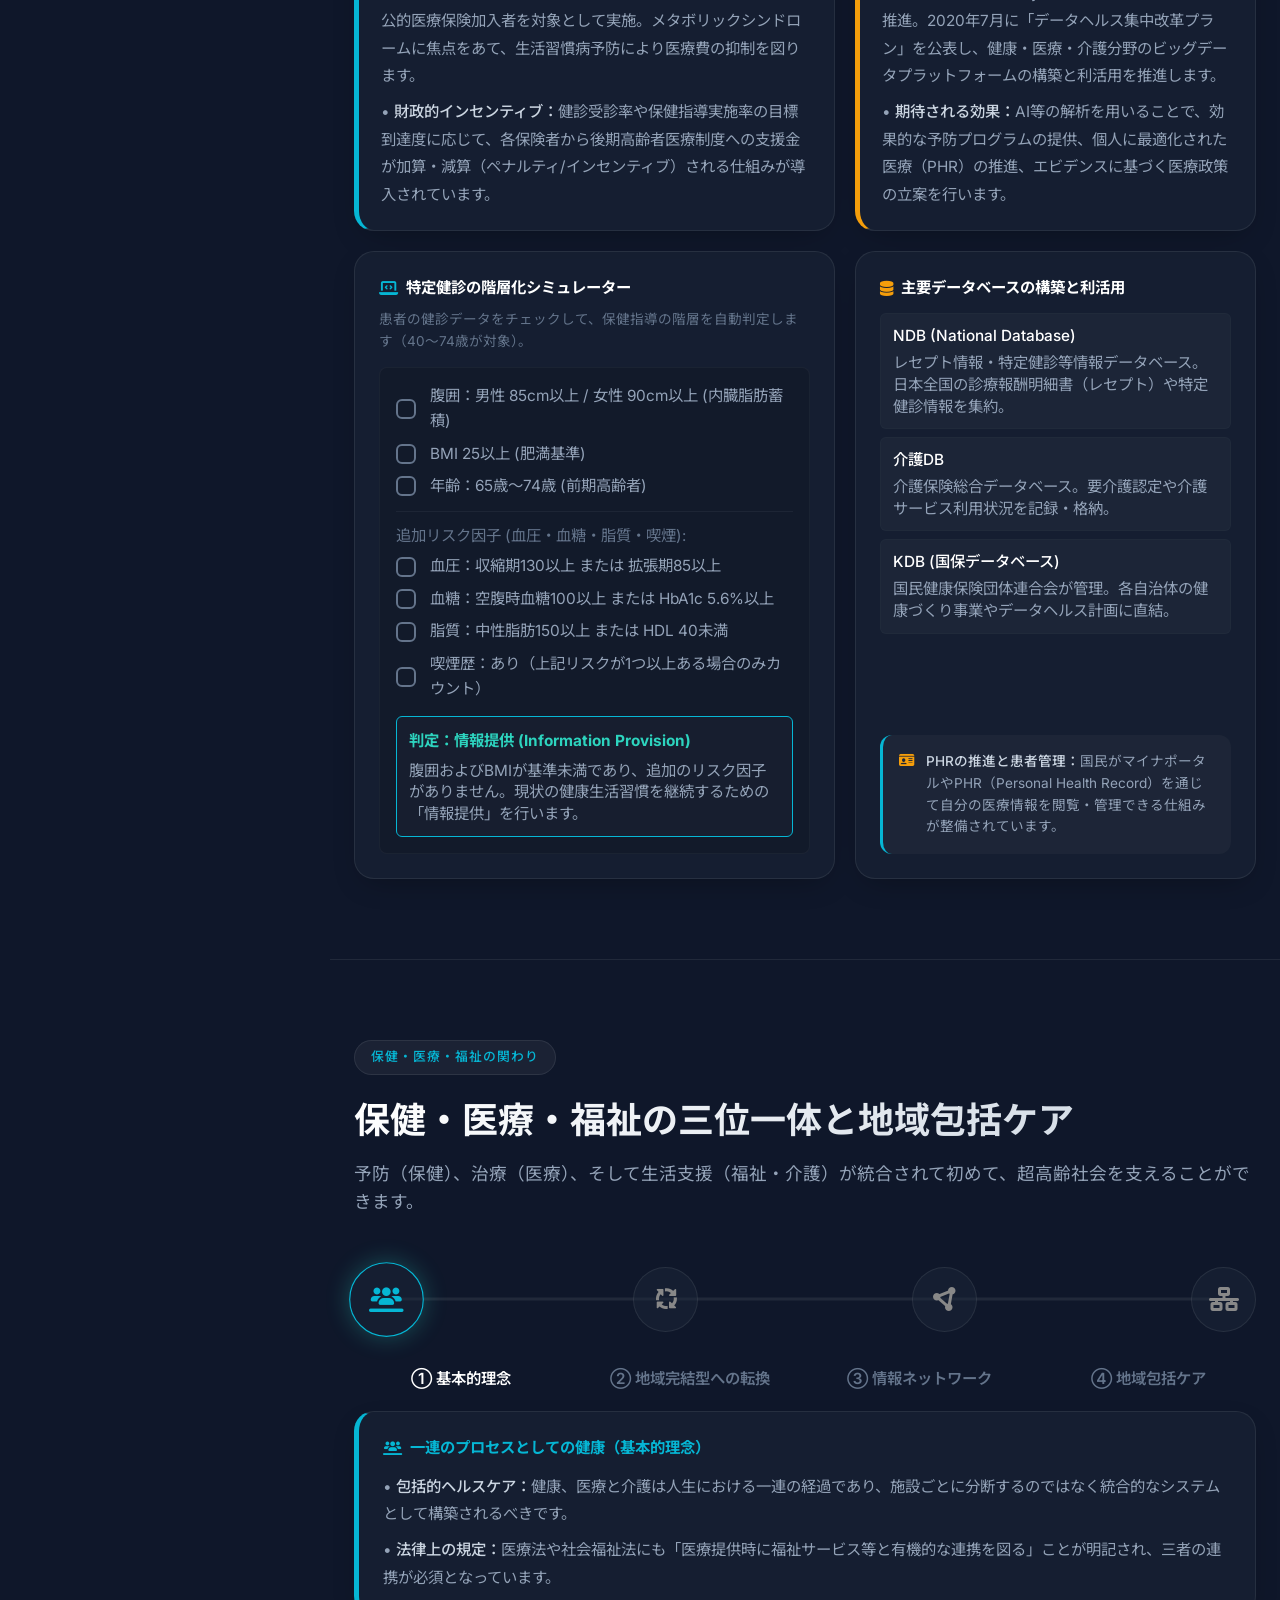
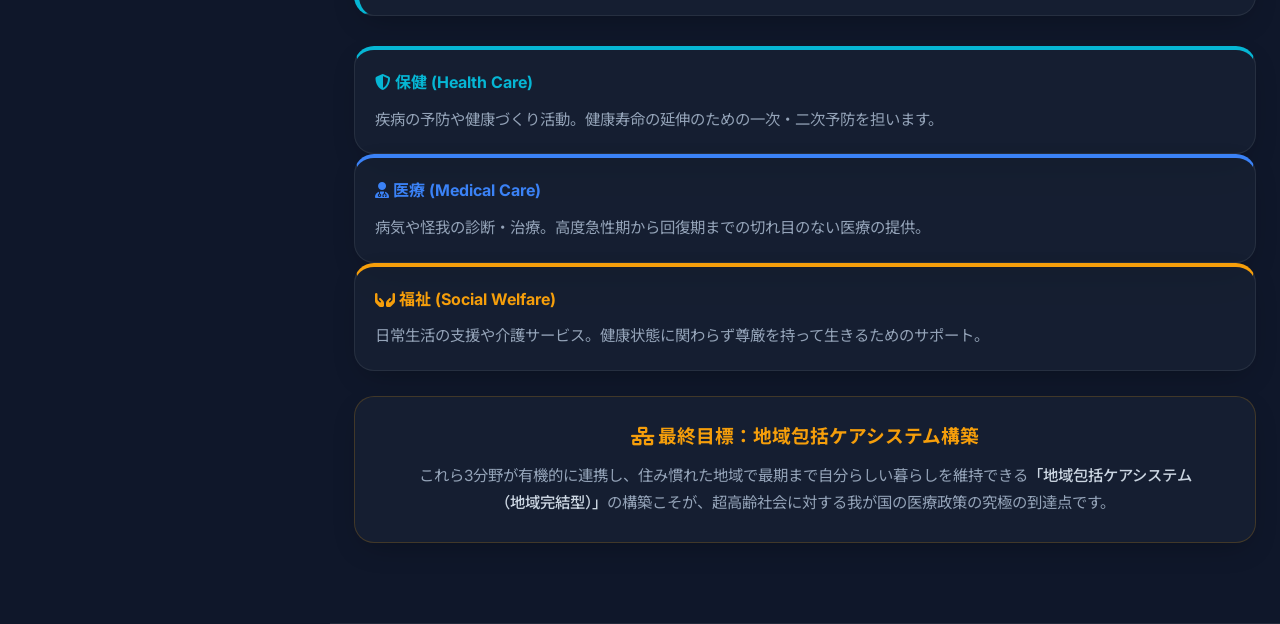
==== commit 6ab1f13b: "refactor: update UI layout, refresh curriculum content, and reconstruct SBO 1.2.3 module" ====
--- a/index.html
+++ b/index.html
@@ -14,7 +14,7 @@
         rel="stylesheet">
     <!-- FontAwesome for Icons -->
     <link rel="stylesheet" href="https://cdnjs.cloudflare.com/ajax/libs/font-awesome/6.4.0/css/all.min.css">
-    <link rel="stylesheet" href="style.css?v=1783085000">
+    <link rel="stylesheet" href="style.css?v=1783138400">
 </head>
 
 <body class="lang-ja">
@@ -29,9 +29,13 @@
 
         <!-- SIDEBAR: CURRICULUM TREE NAVIGATION (MULTI-CHAPTER & MULTI-GIO) -->
         <aside class="sidebar-nav">
-            <div class="sidebar-header" style="position: relative;">
-                <span class="subject-label"><i class="fa-solid fa-laptop-medical"></i> 専門教育課程</span>
-                <h2 class="subject-title">医学・医療カリキュラム</h2>
+            <div class="sidebar-header" style="position: relative; padding: 20px 24px; border-bottom: 1px solid rgba(255,255,255,0.06);">
+                <div class="logo" style="margin-bottom: 12px;">
+                    <i class="fa-solid fa-laptop-medical logo-icon" style="color: var(--accent-teal); font-size: 1.5rem; text-shadow: 0 0 10px rgba(45, 212, 191, 0.4);"></i>
+                    <span class="logo-text" style="color: #fff; font-weight: 600; font-size: 1.25rem;">YTS Medical</span>
+                </div>
+                <span class="subject-label" style="font-size: 0.72rem; color: var(--accent-gold); letter-spacing: 0.5px; text-transform: uppercase;">専門教育課程</span>
+                <h2 class="subject-title" style="margin: 4px 0 0 0; font-size: 0.95rem; color: #fff;">医学・医療カリキュラム</h2>
                 <button id="sidebar-close-btn" class="glass-btn"
                     style="display: none; position: absolute; top: 12px; right: 12px; background: transparent; border: none; color: var(--text-muted); cursor: pointer; font-size: 1.2rem;">
                     <i class="fa-solid fa-xmark"></i>
@@ -128,7 +132,7 @@
                                 </button>
                                 <button class="sbo-nav-link" data-sbo="sbo214">
                                     <span class="sbo-num">SBO 2.1.4</span>
-                                    <span class="sbo-name">保険診療報酬制度</span>
+                                    <span class="sbo-name">介護保険制度と高齢者福祉</span>
                                 </button>
                             </div>
                         </div>
@@ -222,7 +226,7 @@
                         <span class="lang-vi">Fukushu Mode</span>
                     </button>
                     <button id="lang-toggle-btn" class="glass-btn"
-                        style="background: rgba(255, 255, 255, 0.05); color: var(--accent-teal); border: 1px solid var(--accent-teal); cursor: pointer; border-radius: 4px; padding: 6px 12px; font-size: 0.8rem; font-family: inherit; display: flex; align-items: center; gap: 6px; transition: all 0.3s ease;">
+                        style="background: rgba(255, 255, 255, 0.05); color: var(--accent-teal); border: 1px solid var(--accent-teal); cursor: pointer; border-radius: 4px; padding: 6px 12px; font-size: 0.82rem; font-family: inherit; display: flex; align-items: center; gap: 6px; transition: all 0.3s ease;">
                         <i class="fa-solid fa-globe"></i>
                         <span class="lang-ja">日本語 ➔ Tiếng Việt</span>
                         <span class="lang-vi">Tiếng Việt ➔ 日本語</span>
@@ -249,9 +253,9 @@
             </section>
 
             <!-- SBO 1.1.1 CONTENT WRAPPER -->
-                        <div id="sbo-container"></div>
-
-<div id="review-section" class="sbo-section-wrapper" style="display:none;">
+            <div id="sbo-container"></div>
+
+            <div id="review-section" class="sbo-section-wrapper" style="display:none;">
                 <section class="section" style="border-bottom: none;">
                     <div class="container" style="padding-top: 30px;">
 
@@ -385,15 +389,15 @@
     <script src="sbo/sbo112.js?v=1783063000"></script>
     <script src="sbo/sbo113.js?v=1783130600"></script>
     <script src="sbo/sbo121.js?v=1783132500"></script>
-    <script src="sbo/sbo122.js?v=1783133800"></script>
-    <script src="sbo/sbo123.js?v=1783047000"></script>
+    <script src="sbo/sbo122.js?v=1783135100"></script>
+    <script src="sbo/sbo123.js?v=1783138500"></script>
     <script src="sbo/sbo211.js?v=1782854110"></script>
     <script src="sbo/sbo212.js"></script>
     <script src="sbo/sbo311.js"></script>
     <script src="sbo/sbo312.js"></script>
-    <script src="simulators.js?v=1783133000"></script>
-    <script src="quiz.js?v=1782854110"></script>
-    <script src="app.js?v=1783048000"></script>
+    <script src="simulators.js?v=1783138500"></script>
+    <script src="quiz.js"></script>
+    <script src="app.js?v=1783136300"></script>
 </body>
 
 </html>
--- a/style.css
+++ b/style.css
@@ -188,7 +188,7 @@
 
 /* Hero Section */
 .hero-section {
-    min-height: 80vh;
+    min-height: 100vh;
     display: flex;
     align-items: center;
     justify-content: center;
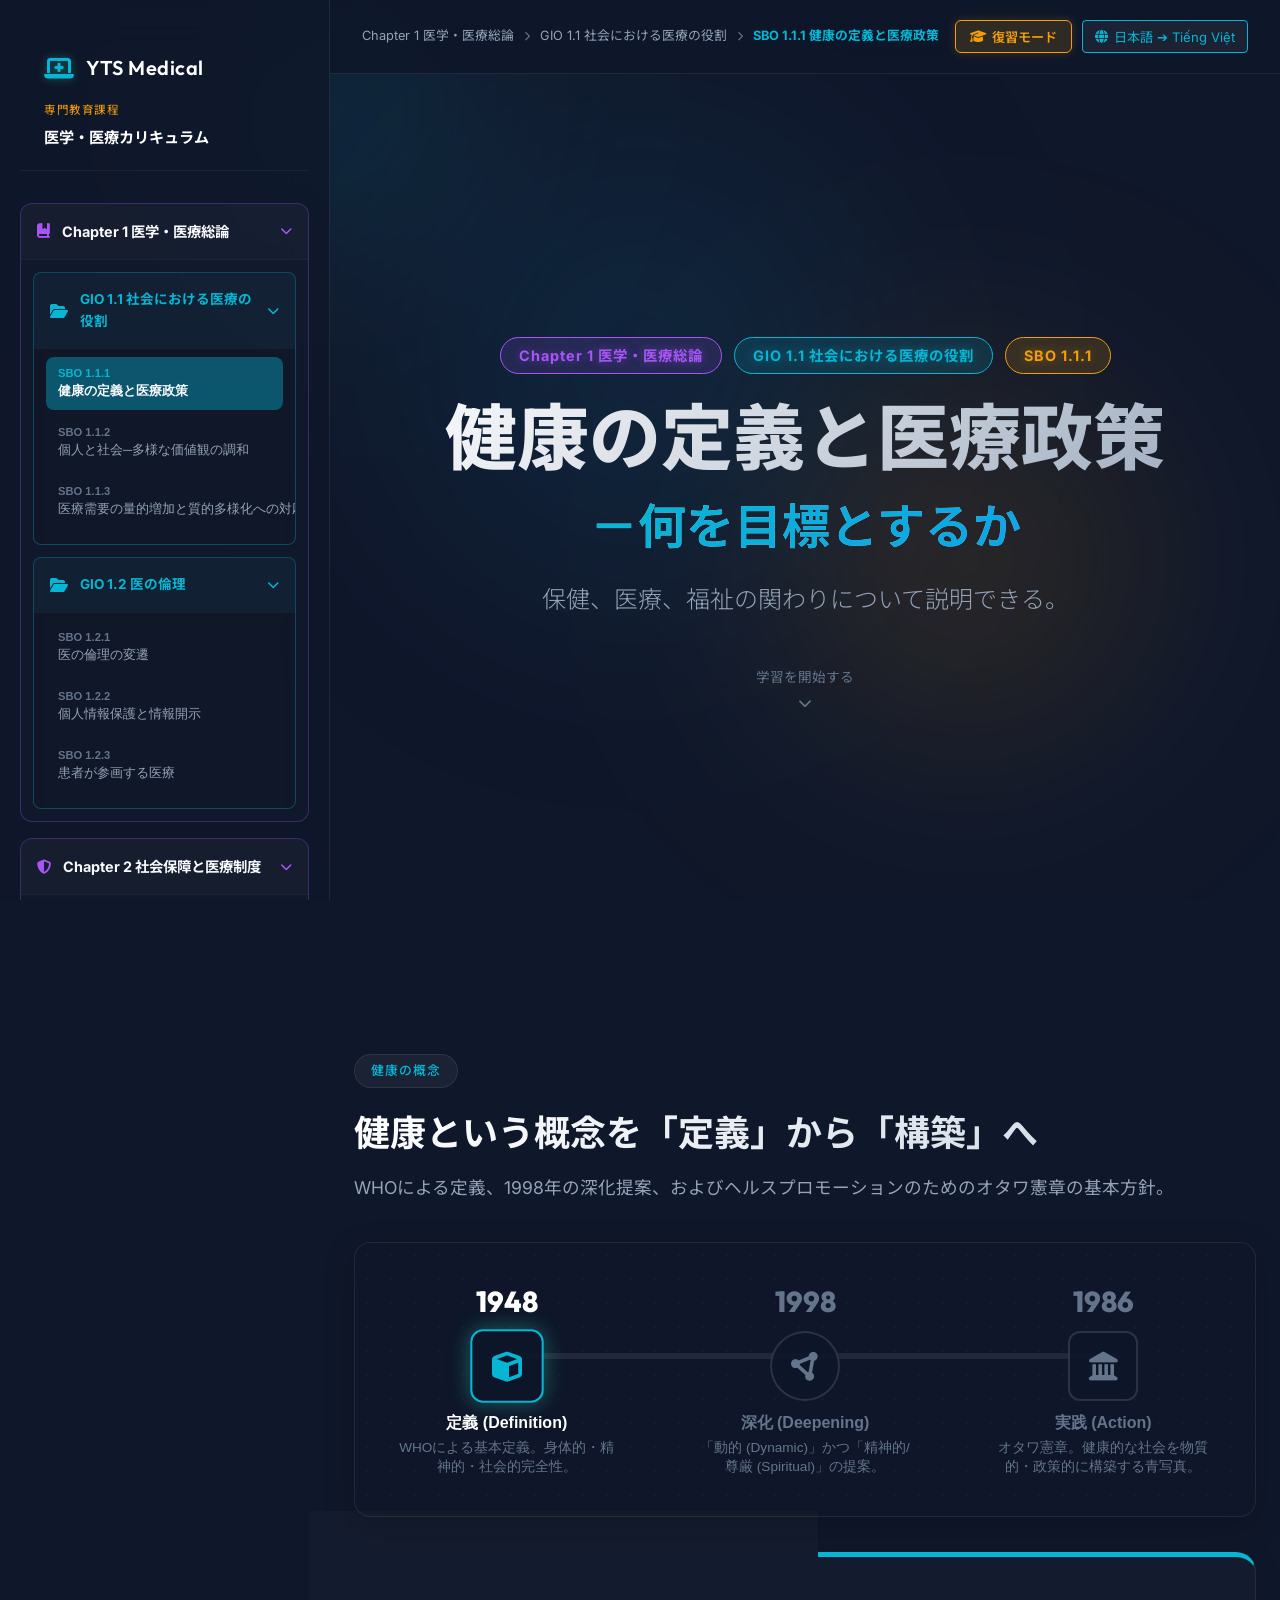
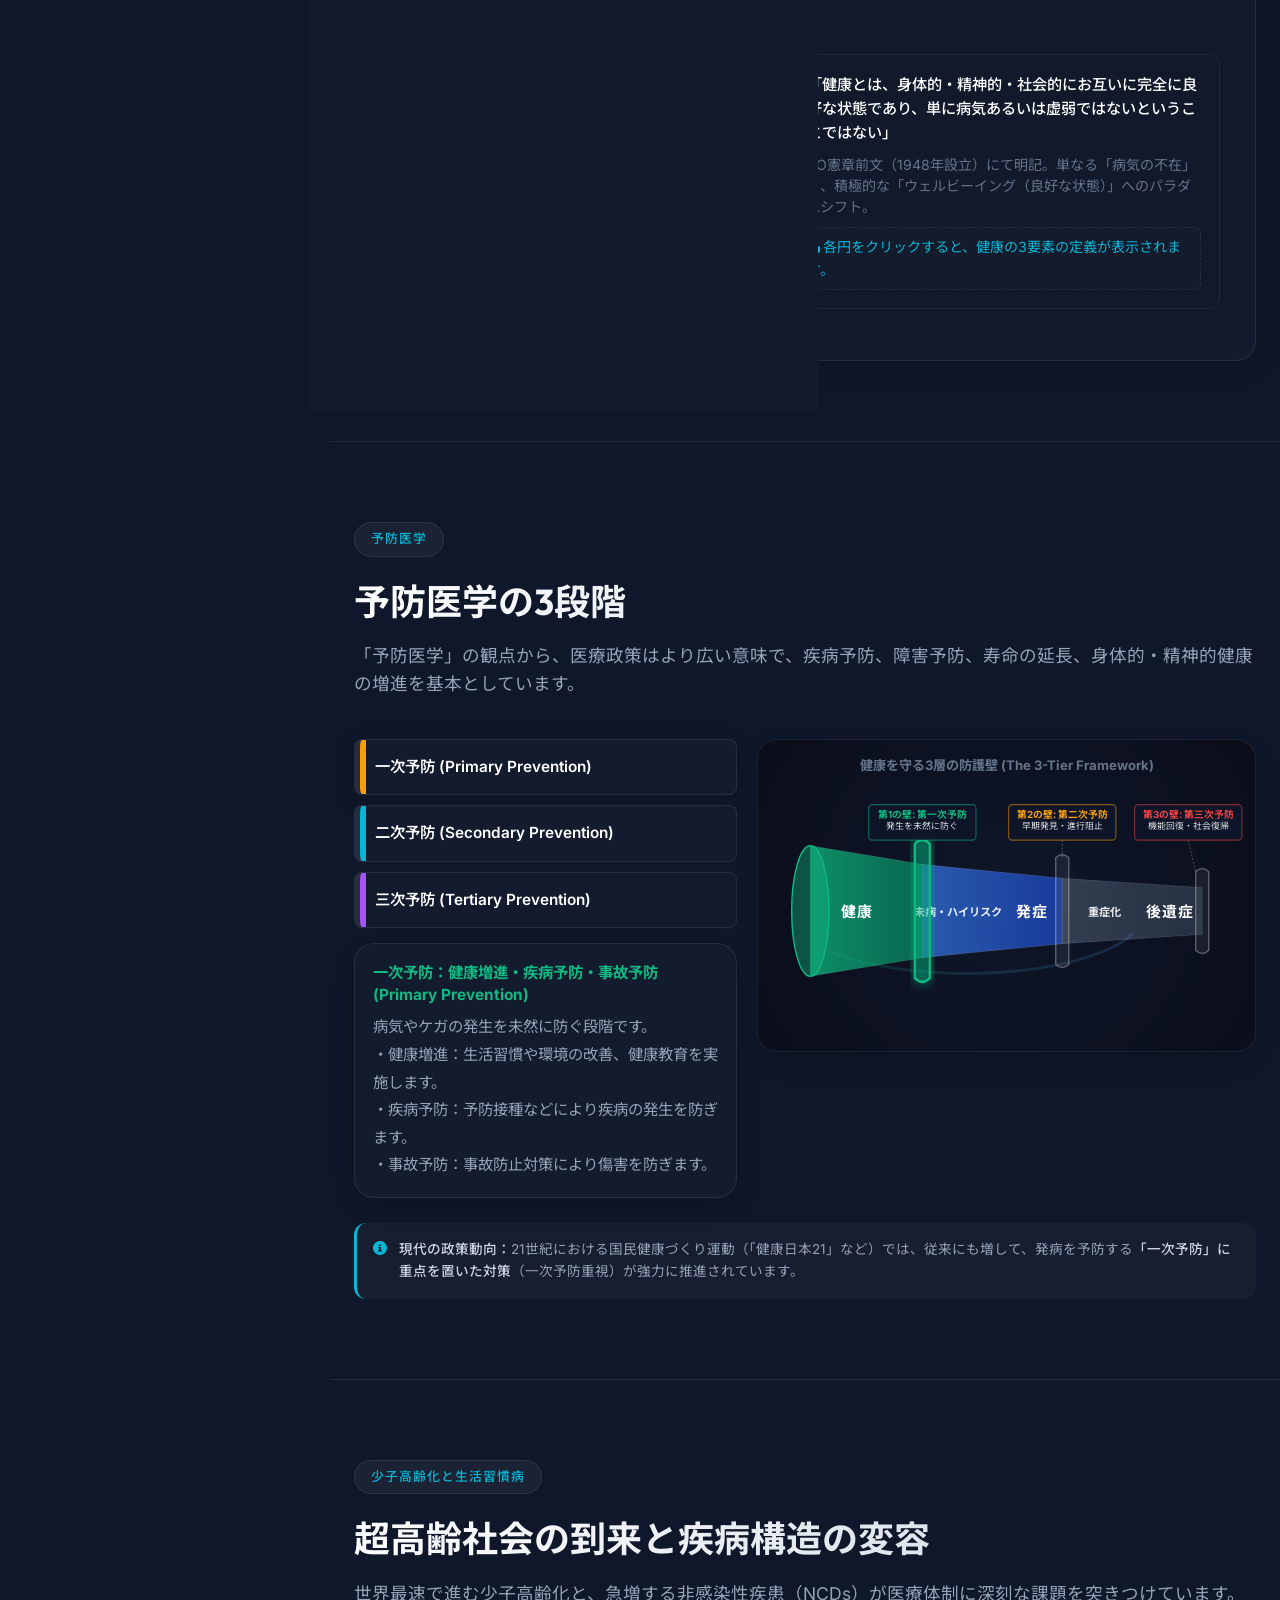
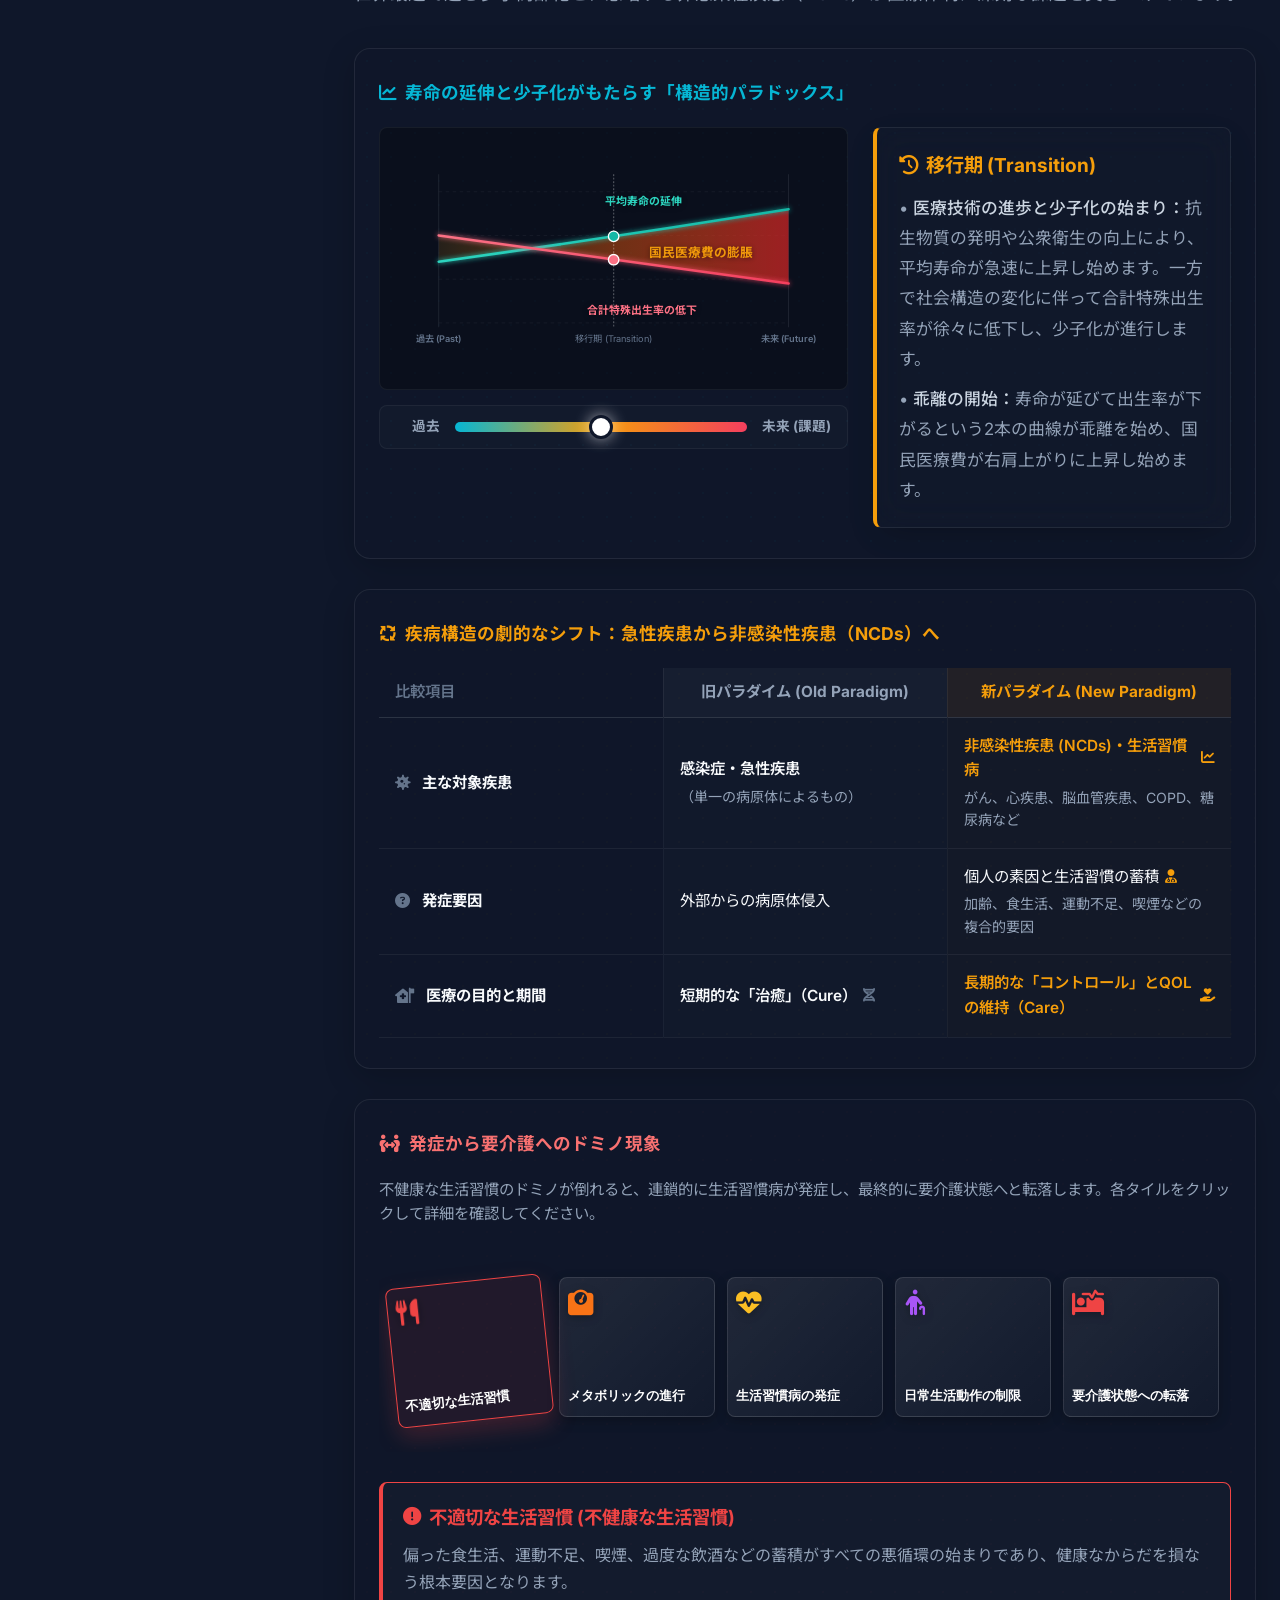
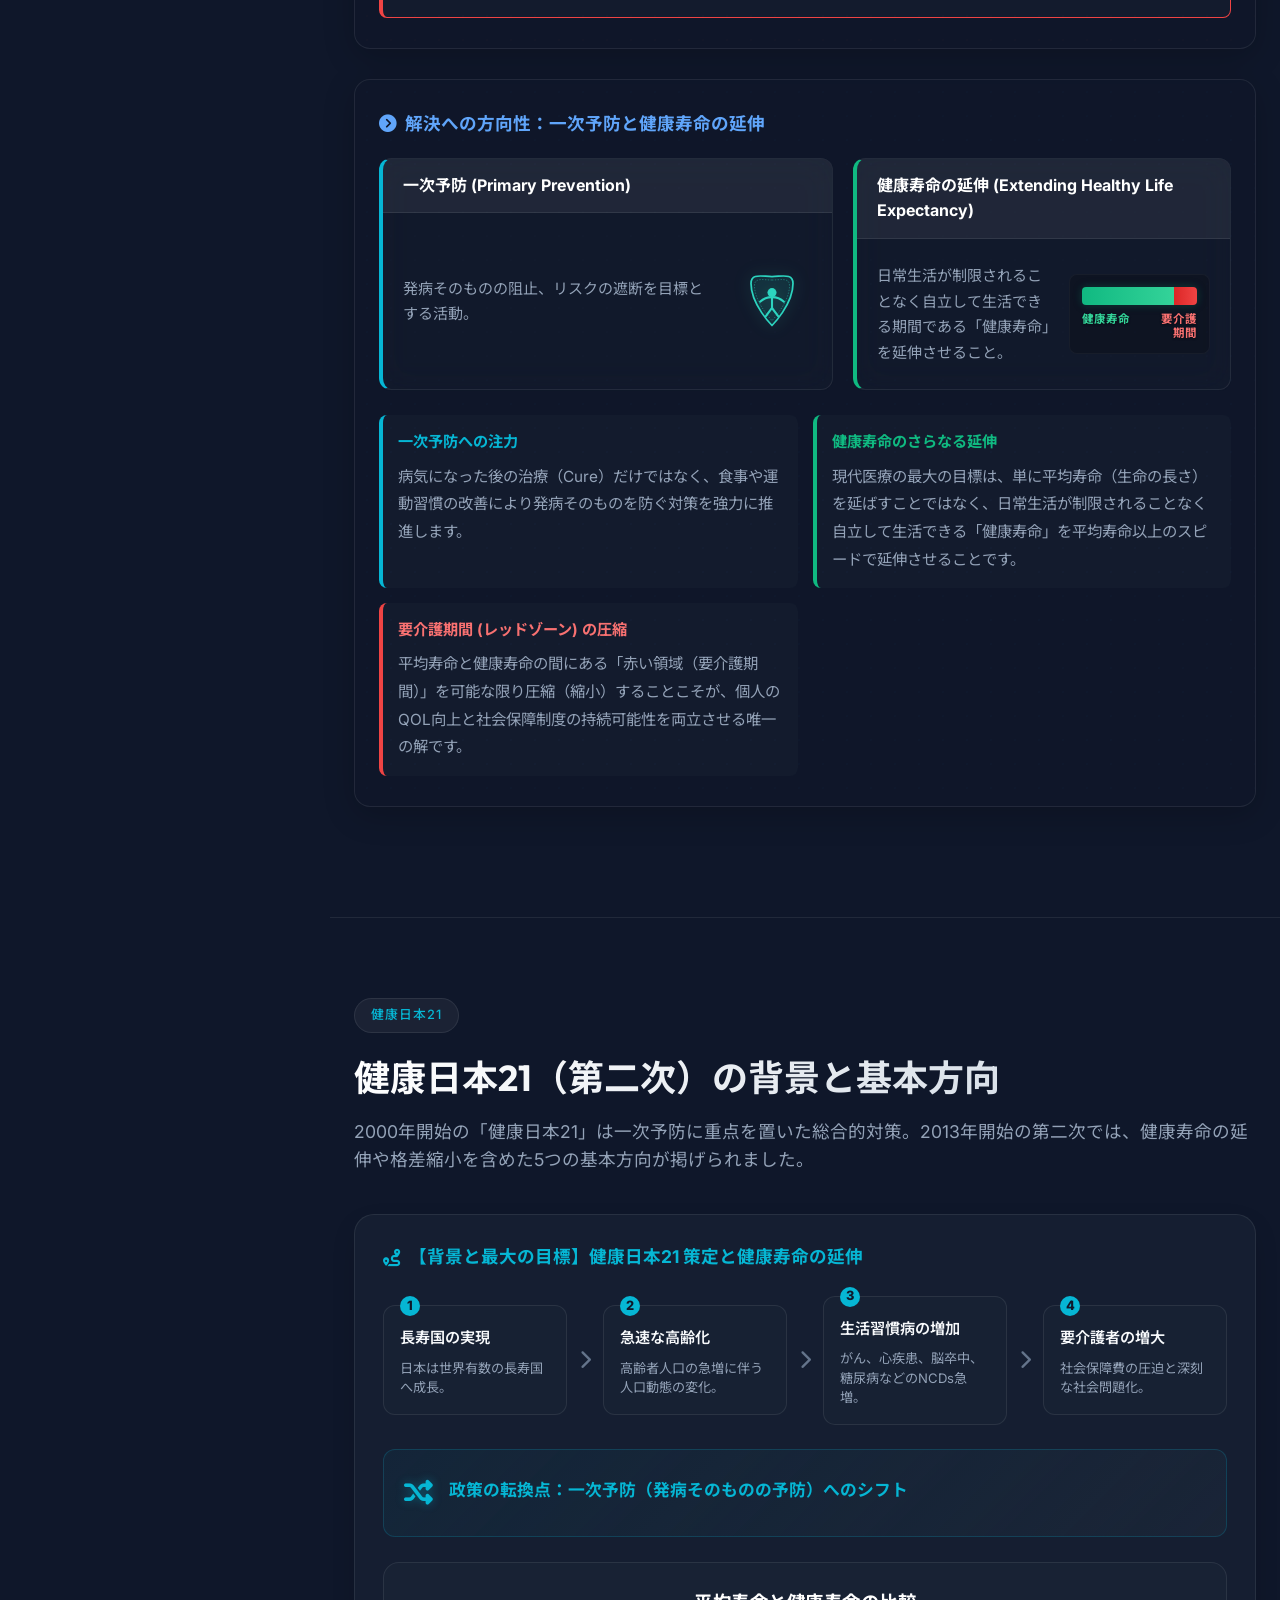
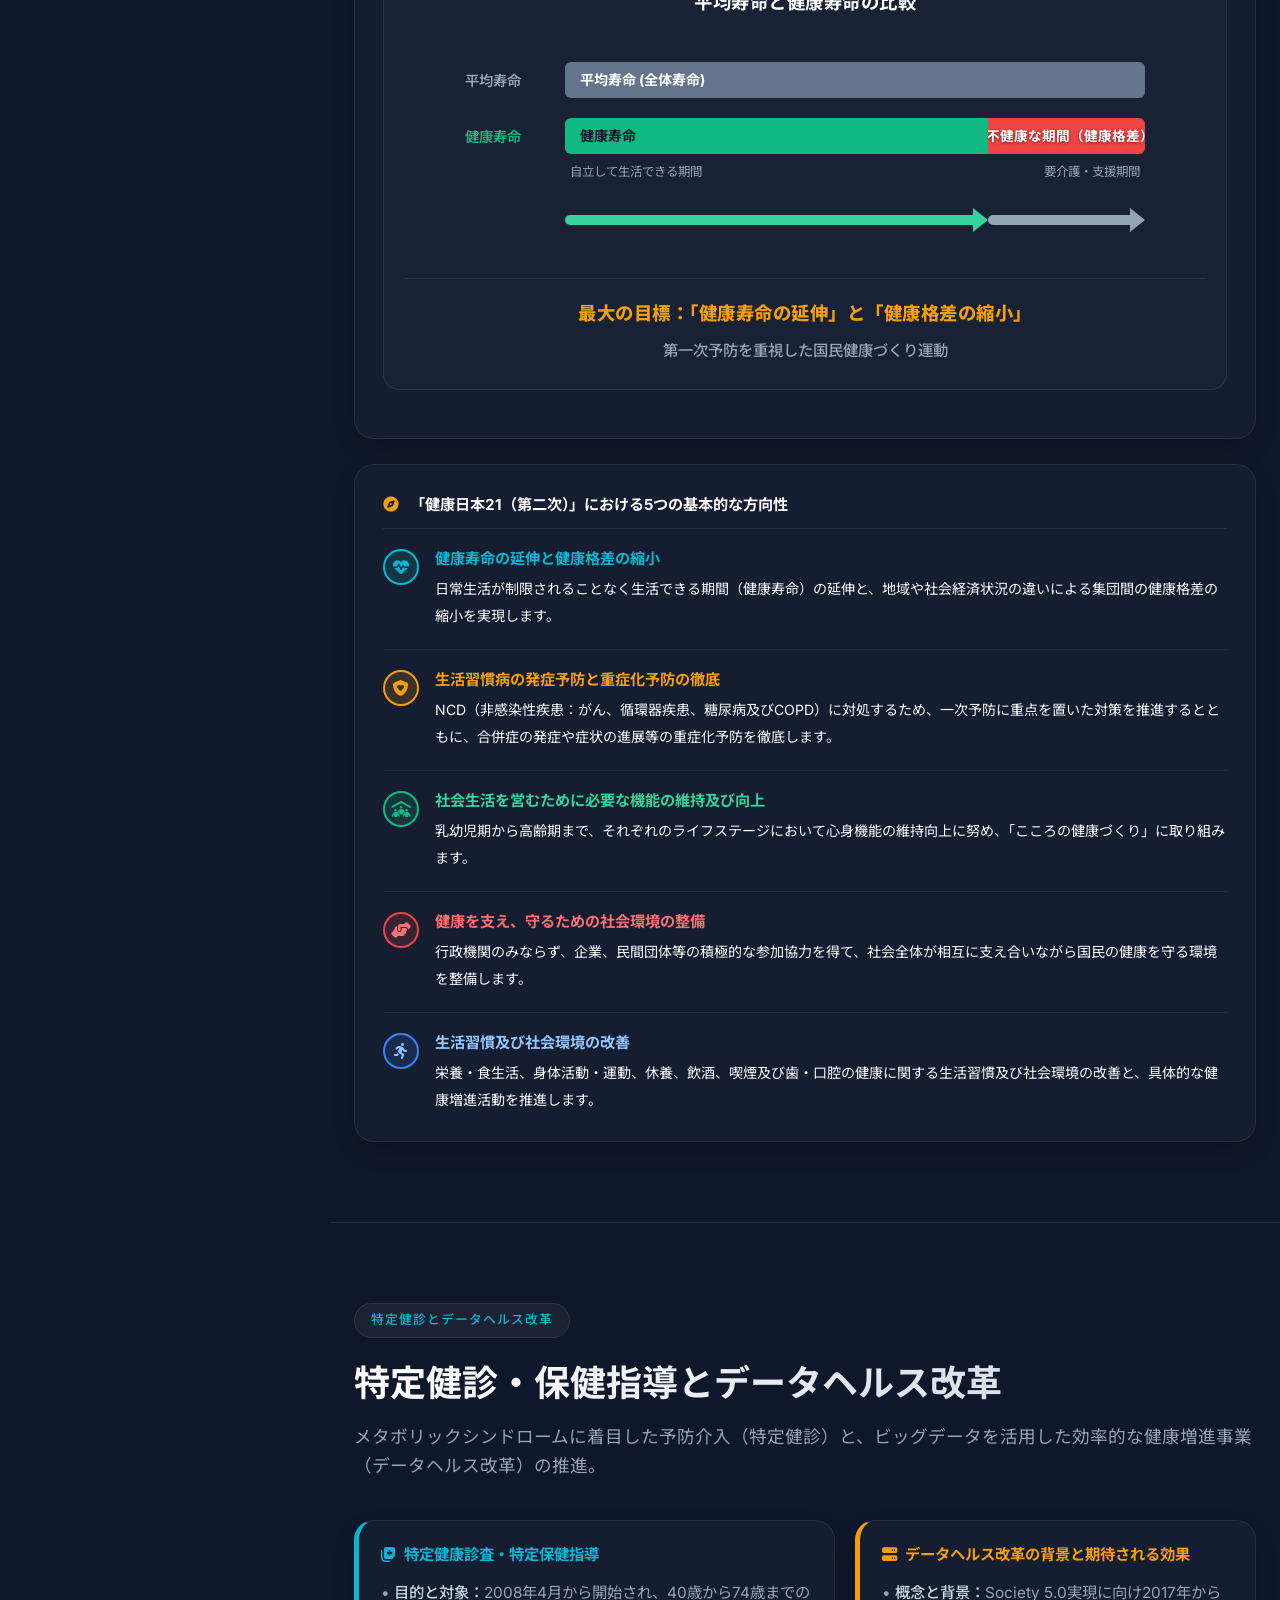
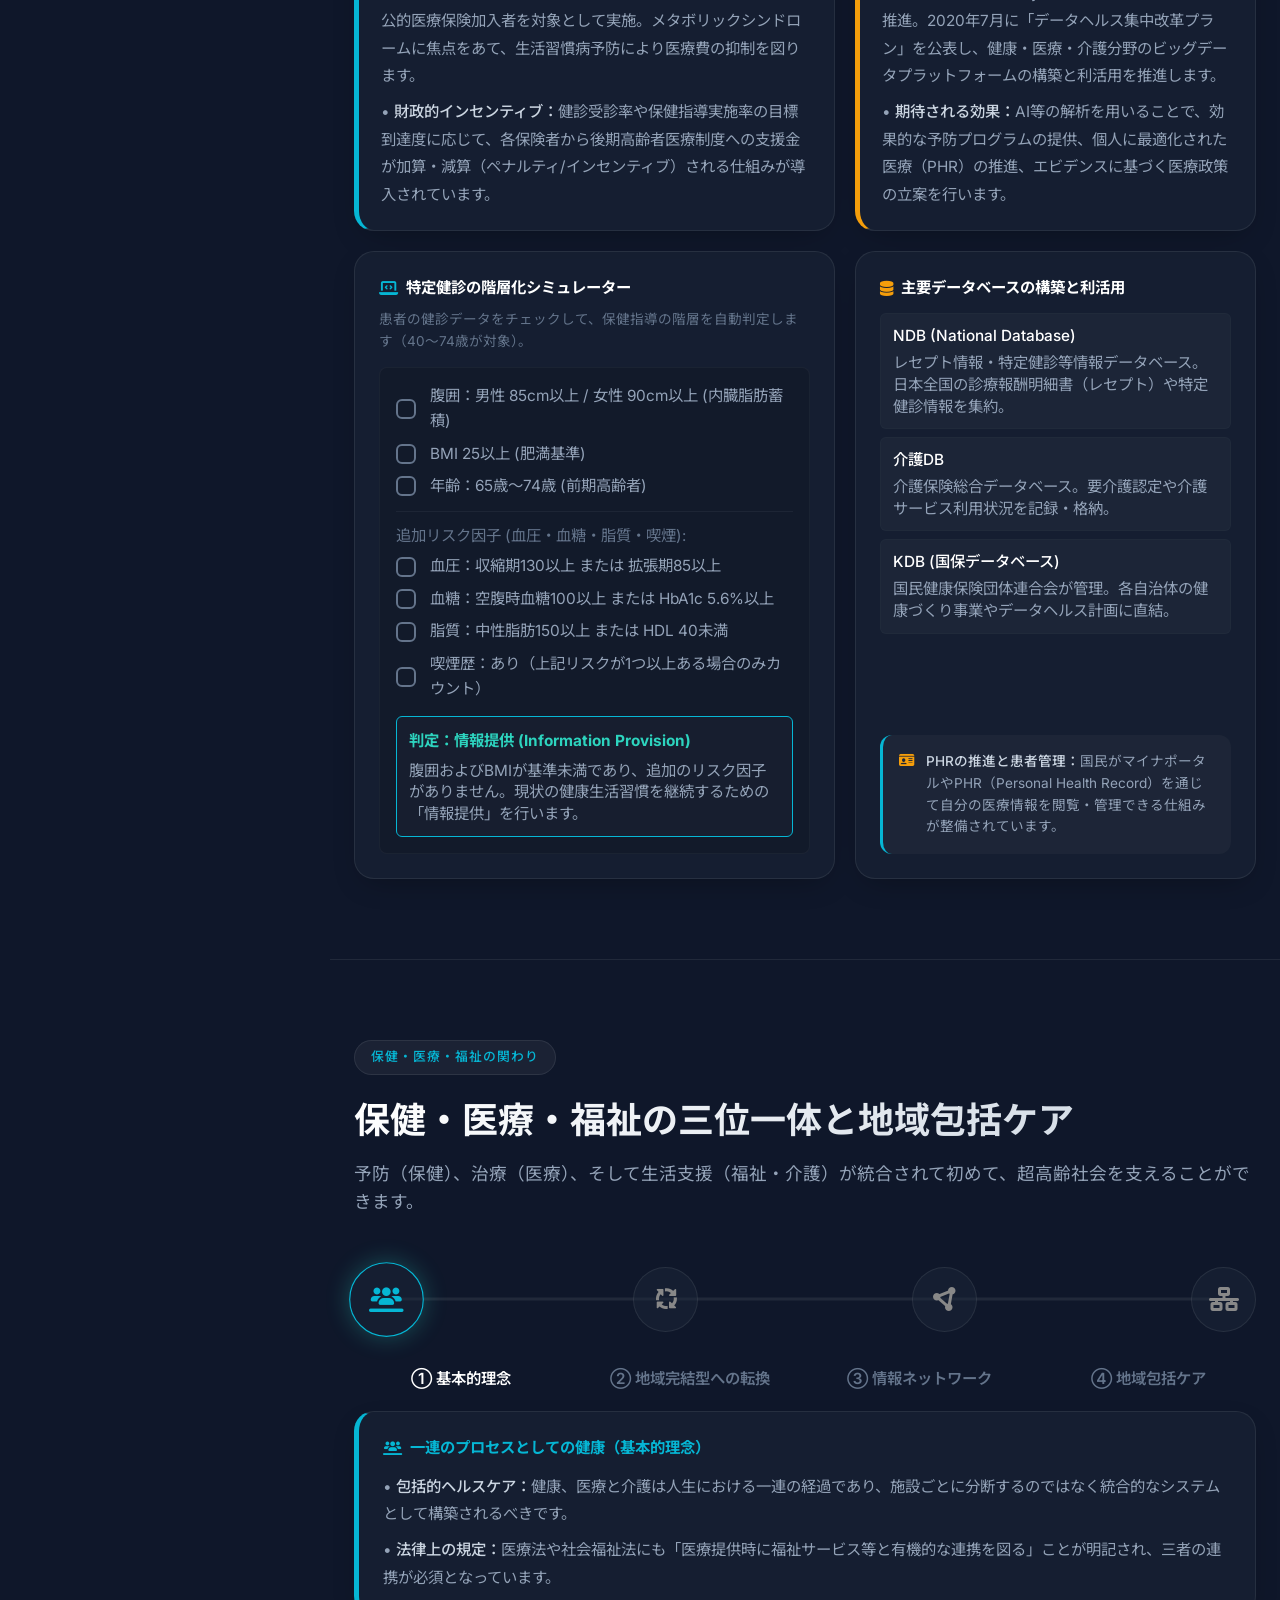
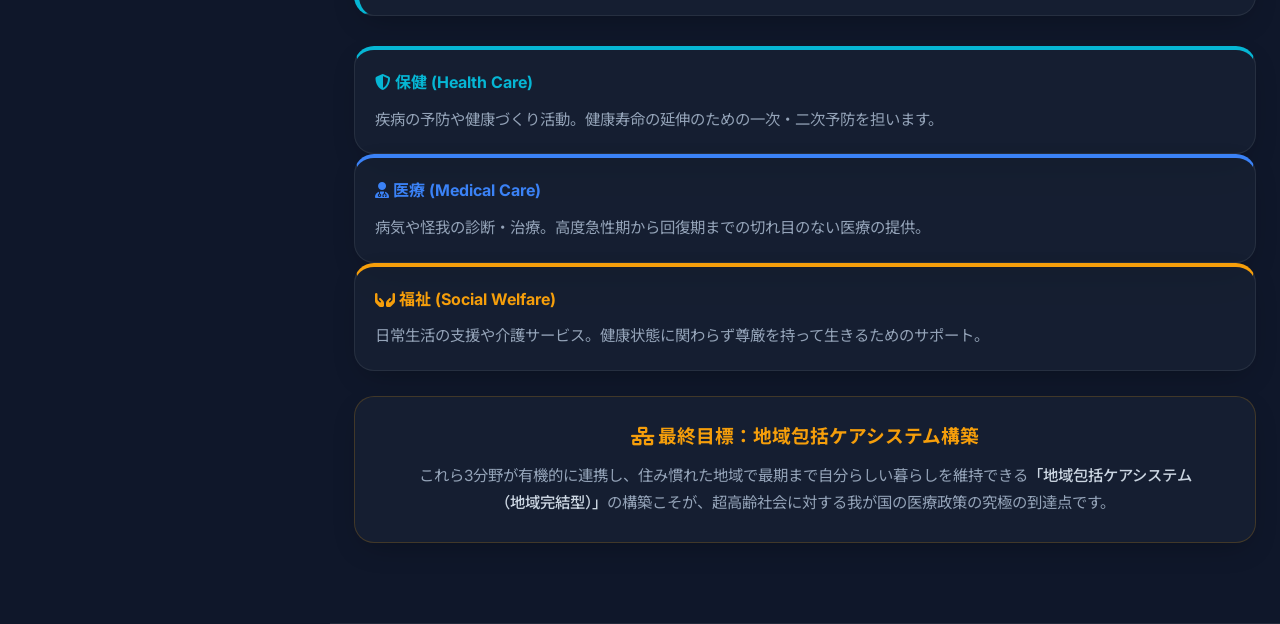
==== commit 2bafe592: "refactor: restructure medical partnership visualization using responsive grid layouts" ====
--- a/index.html
+++ b/index.html
@@ -389,15 +389,15 @@
     <script src="sbo/sbo112.js?v=1783063000"></script>
     <script src="sbo/sbo113.js?v=1783130600"></script>
     <script src="sbo/sbo121.js?v=1783132500"></script>
-    <script src="sbo/sbo122.js?v=1783135100"></script>
-    <script src="sbo/sbo123.js?v=1783138500"></script>
-    <script src="sbo/sbo211.js?v=1782854110"></script>
+    <script src="sbo/sbo122.js?v=1783138600"></script>
+    <script src="sbo/sbo123.js?v=1783138800"></script>
+    <script src="sbo/sbo211.js?v=1783139900"></script>
     <script src="sbo/sbo212.js"></script>
     <script src="sbo/sbo311.js"></script>
     <script src="sbo/sbo312.js"></script>
     <script src="simulators.js?v=1783138500"></script>
     <script src="quiz.js"></script>
-    <script src="app.js?v=1783136300"></script>
+    <script src="app.js?v=1783138900"></script>
 </body>
 
 </html>
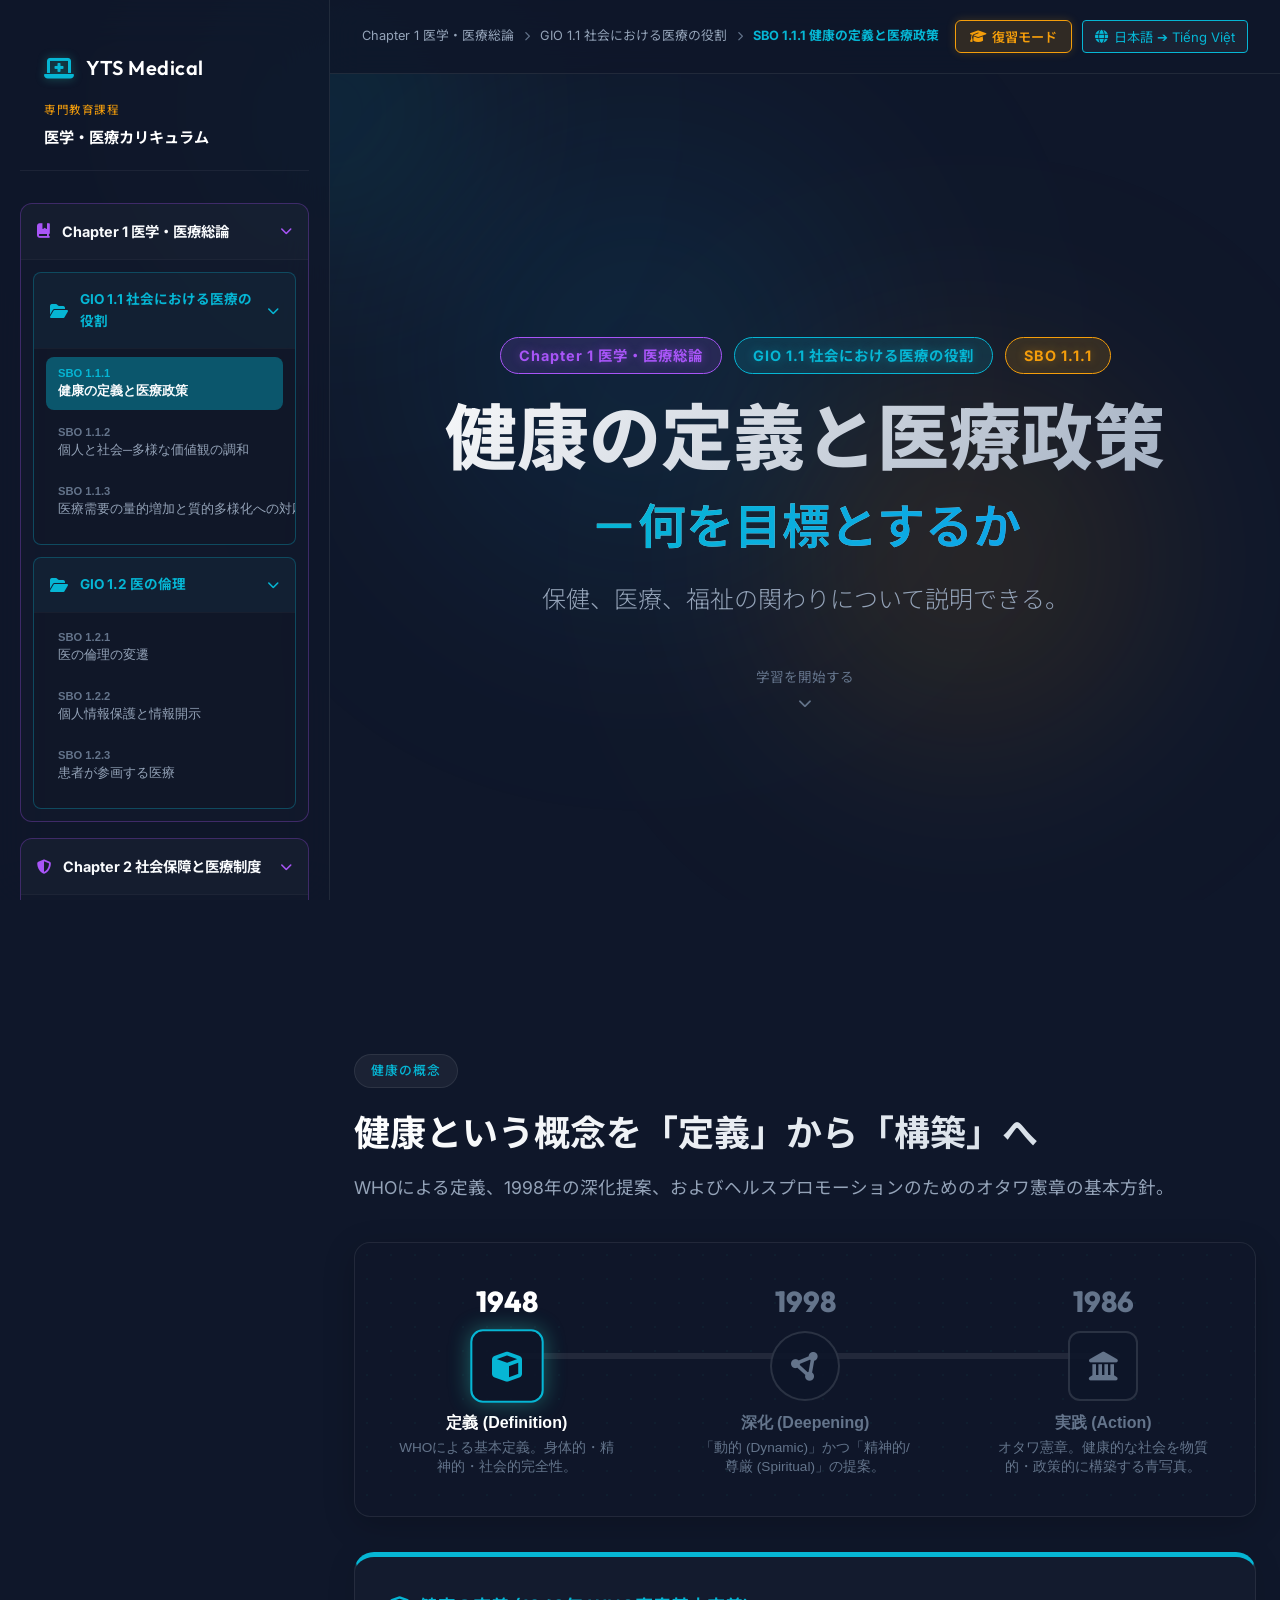
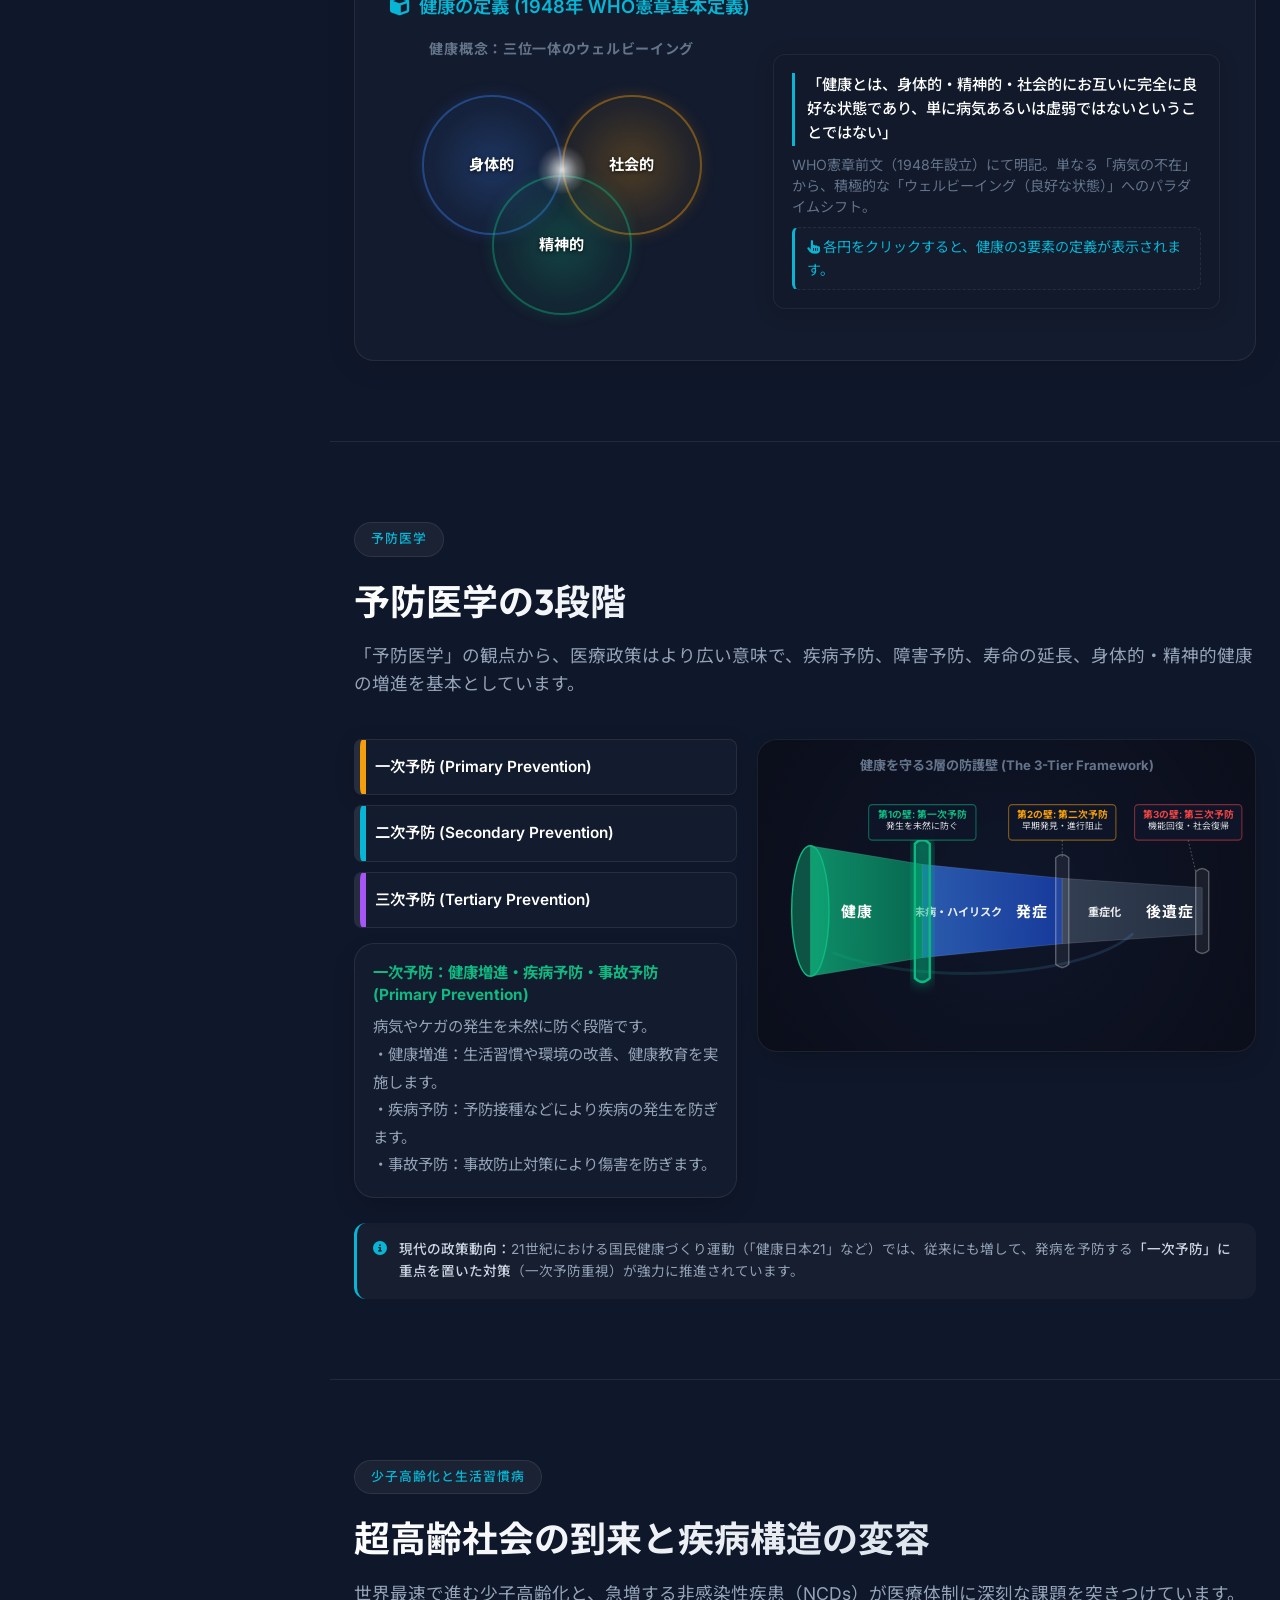
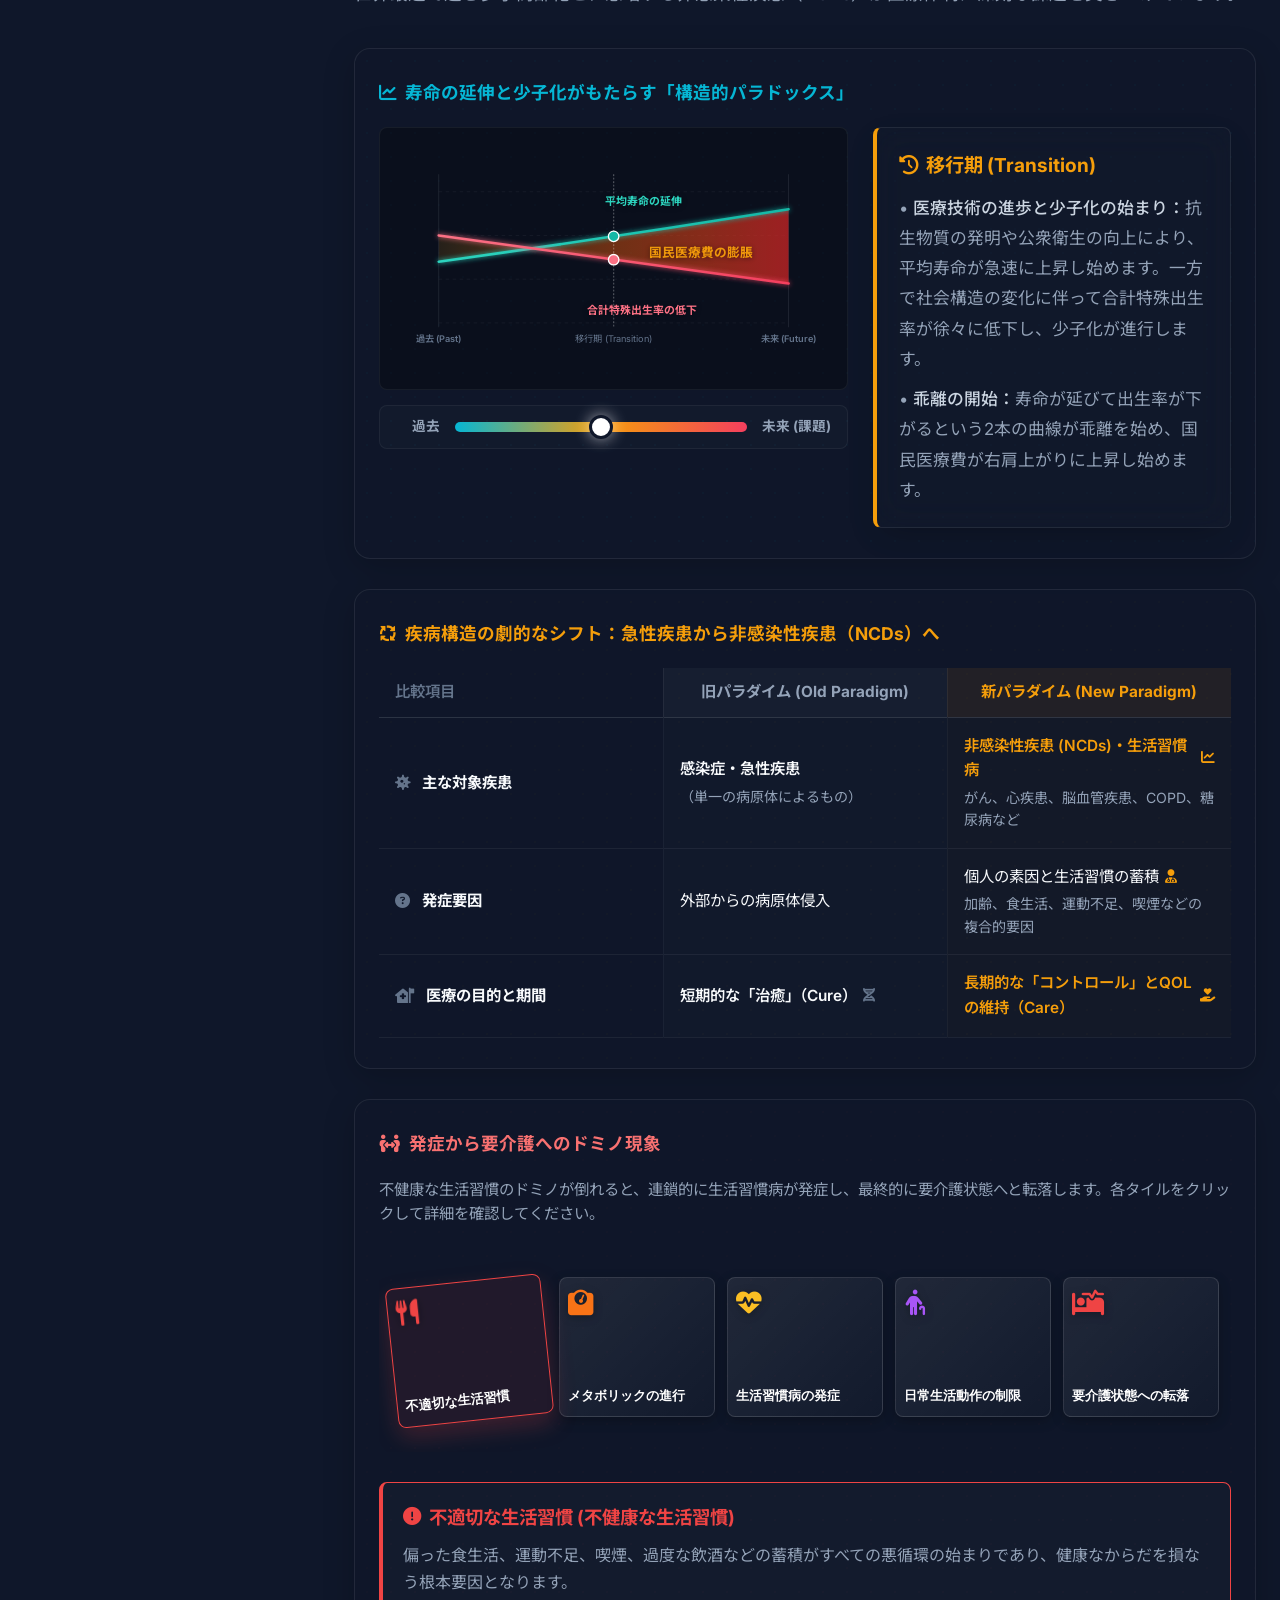
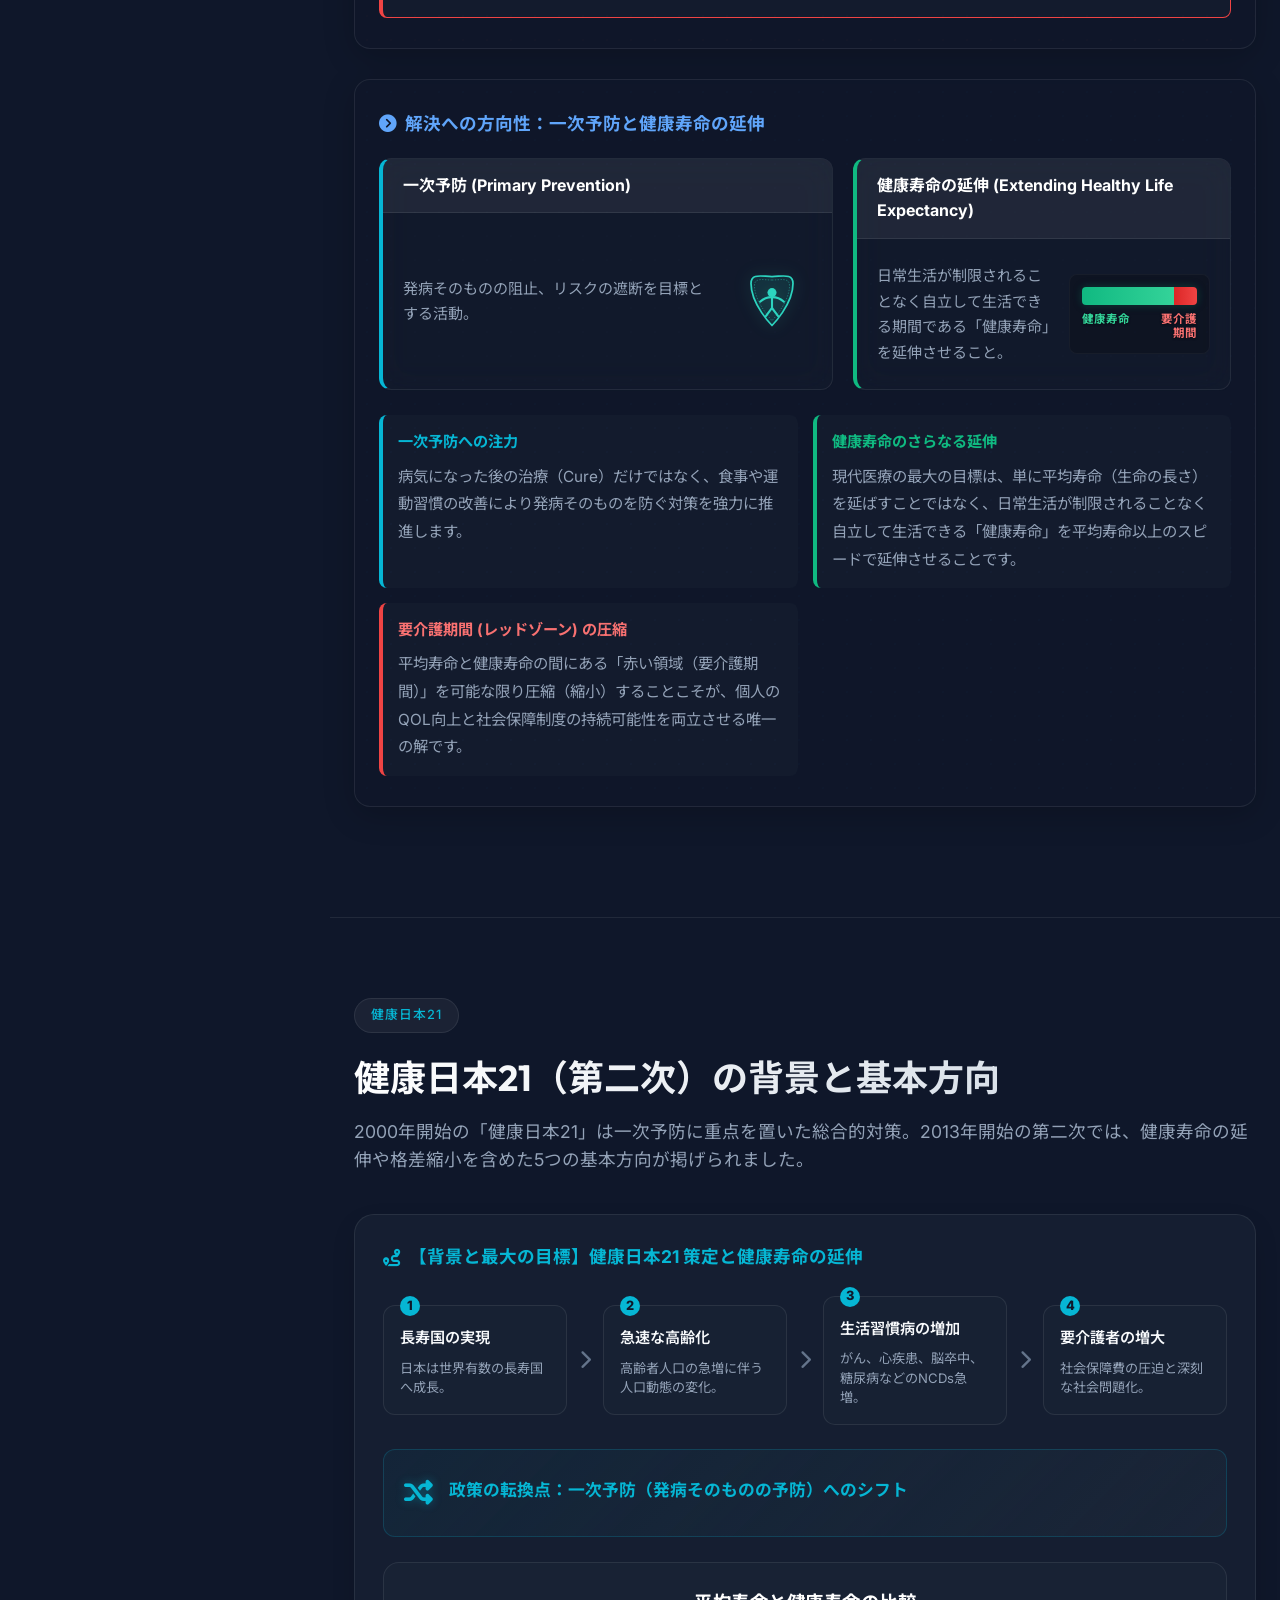
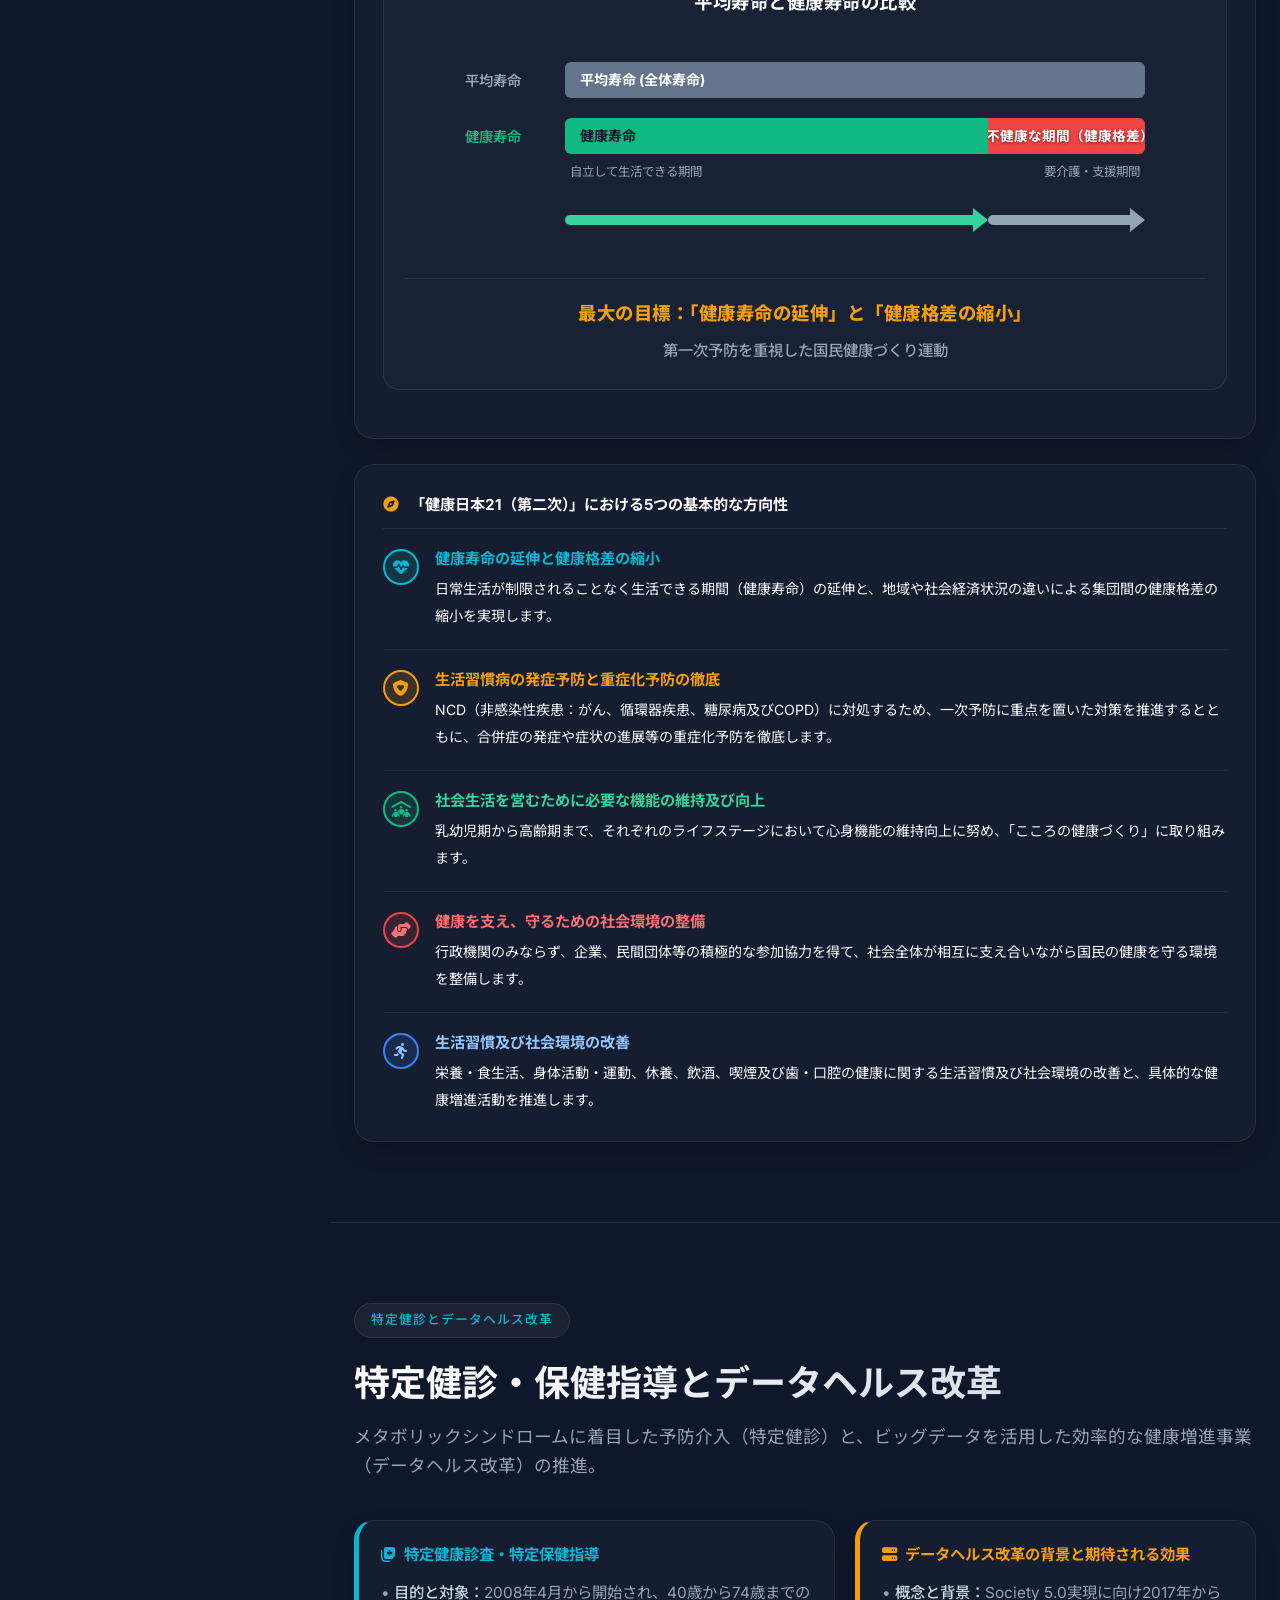
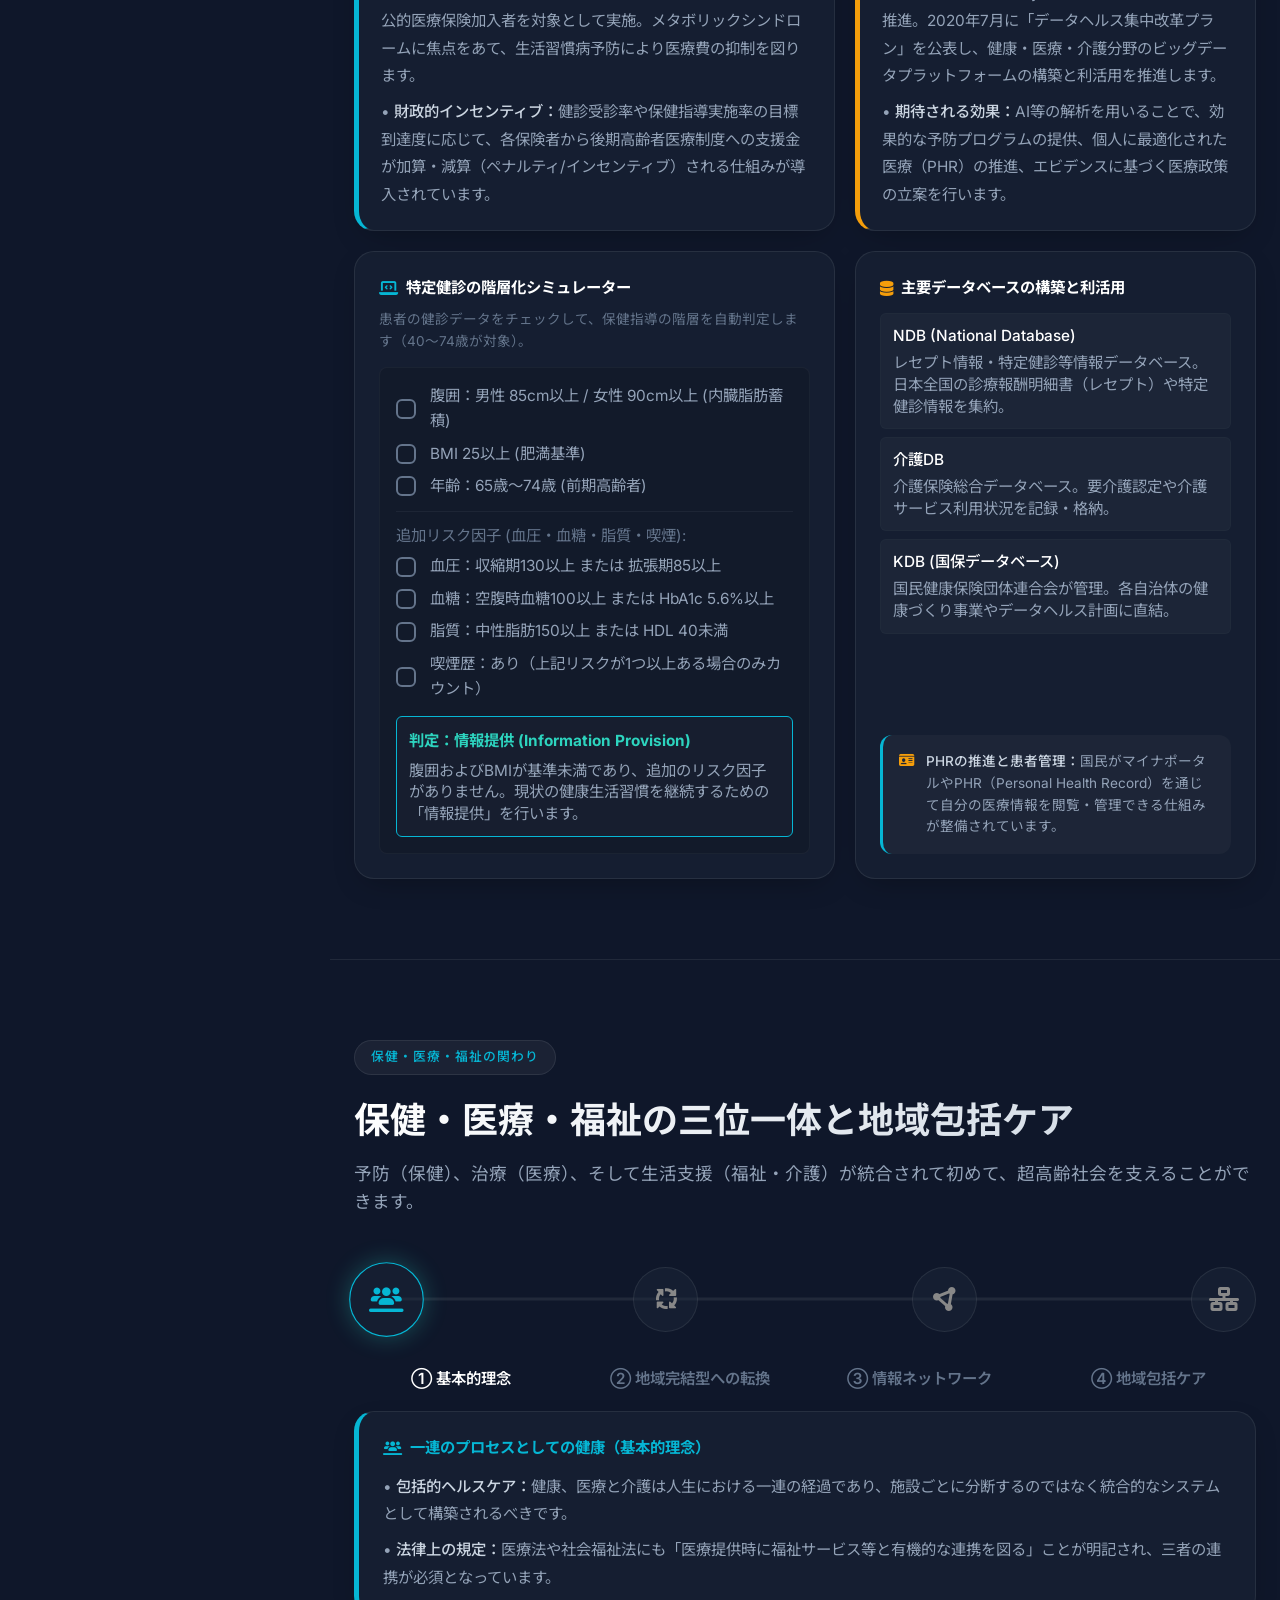
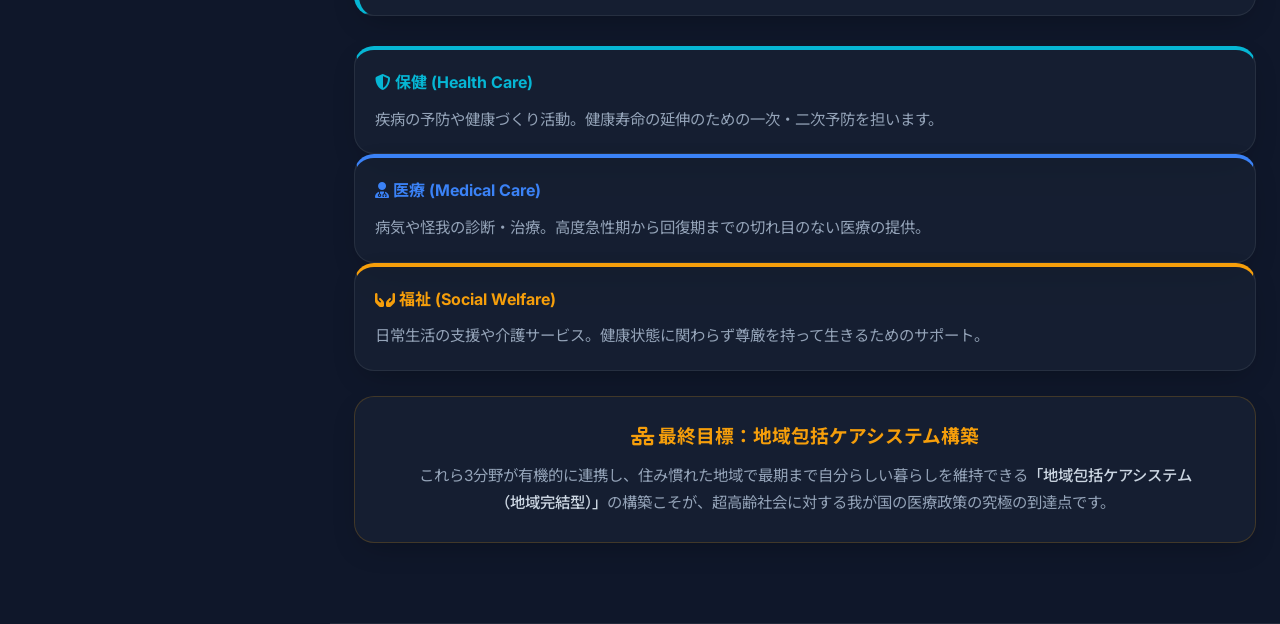
==== commit cfb1edd4: "feat: update SBO navigation menu with renamed entries and expanded GIO 2.2-2.4 categories" ====
--- a/index.html
+++ b/index.html
@@ -124,15 +124,112 @@
                                 </button>
                                 <button class="sbo-nav-link" data-sbo="sbo212">
                                     <span class="sbo-num">SBO 2.1.2</span>
-                                    <span class="sbo-name">日本の医療提供体制</span>
+                                    <span class="sbo-name">日本の医療制度</span>
                                 </button>
                                 <button class="sbo-nav-link" data-sbo="sbo213">
                                     <span class="sbo-num">SBO 2.1.3</span>
-                                    <span class="sbo-name">日本の医療保険制度</span>
+                                    <span class="sbo-name">医療保険制度</span>
                                 </button>
                                 <button class="sbo-nav-link" data-sbo="sbo214">
                                     <span class="sbo-num">SBO 2.1.4</span>
-                                    <span class="sbo-name">介護保険制度と高齢者福祉</span>
+                                    <span class="sbo-name">保険診療報酬制度の仕組み（医科）</span>
+                                </button>
+                                <button class="sbo-nav-link" data-sbo="sbo215">
+                                    <span class="sbo-num">SBO 2.1.5</span>
+                                    <span class="sbo-name">保険診療報酬制度の仕組み（歯科）</span>
+                                </button>
+                                <button class="sbo-nav-link" data-sbo="sbo216">
+                                    <span class="sbo-num">SBO 2.1.6</span>
+                                    <span class="sbo-name">保険医療機関及び保険医療養担当規則</span>
+                                </button>
+                                <button class="sbo-nav-link" data-sbo="sbo217">
+                                    <span class="sbo-num">SBO 2.1.7</span>
+                                    <span class="sbo-name">法令などに基づく指導・監査</span>
+                                </button>
+                                <button class="sbo-nav-link" data-sbo="sbo218">
+                                    <span class="sbo-num">SBO 2.1.8</span>
+                                    <span class="sbo-name">高齢者の医療の確保に関する法律</span>
+                                </button>
+                                <button class="sbo-nav-link" data-sbo="sbo219">
+                                    <span class="sbo-num">SBO 2.1.9</span>
+                                    <span class="sbo-name">日本の介護・福祉制度</span>
+                                </button>
+                                <button class="sbo-nav-link" data-sbo="sbo2110">
+                                    <span class="sbo-num">SBO 2.1.10</span>
+                                    <span class="sbo-name">介護保険法</span>
+                                </button>
+                                <button class="sbo-nav-link" data-sbo="sbo2111">
+                                    <span class="sbo-num">SBO 2.1.11</span>
+                                    <span class="sbo-name">保健・医療・福祉に関する行政組織</span>
+                                </button>
+                            </div>
+                        </div>
+
+                        <!-- GIO 2.2 -->
+                        <div class="gio-group" id="group-gio22">
+                            <div class="gio-group-header">
+                                <i class="fa-solid fa-folder folder-icon"></i>
+                                <span>GIO 2.2 医療専門職</span>
+                                <i class="fa-solid fa-chevron-down arrow-icon"></i>
+                            </div>
+                            <div class="sbo-list">
+                                <button class="sbo-nav-link" data-sbo="sbo221">
+                                    <span class="sbo-num">SBO 2.2.1</span>
+                                    <span class="sbo-name">医療専門職の役割</span>
+                                </button>
+                            </div>
+                        </div>
+
+                        <!-- GIO 2.3 -->
+                        <div class="gio-group" id="group-gio23">
+                            <div class="gio-group-header">
+                                <i class="fa-solid fa-folder folder-icon"></i>
+                                <span>GIO 2.3 社会医学</span>
+                                <i class="fa-solid fa-chevron-down arrow-icon"></i>
+                            </div>
+                            <div class="sbo-list">
+                                <button class="sbo-nav-link" data-sbo="sbo231">
+                                    <span class="sbo-num">SBO 2.3.1</span>
+                                    <span class="sbo-name">社会医学概要</span>
+                                </button>
+                                <button class="sbo-nav-link" data-sbo="sbo232">
+                                    <span class="sbo-num">SBO 2.3.2</span>
+                                    <span class="sbo-name">社会的な指標</span>
+                                </button>
+                                <button class="sbo-nav-link" data-sbo="sbo233">
+                                    <span class="sbo-num">SBO 2.3.3</span>
+                                    <span class="sbo-name">健康維持増進</span>
+                                </button>
+                                <button class="sbo-nav-link" data-sbo="sbo234">
+                                    <span class="sbo-num">SBO 2.3.4</span>
+                                    <span class="sbo-name">社会のリスクマネジメントと医療</span>
+                                </button>
+                            </div>
+                        </div>
+
+                        <!-- GIO 2.4 -->
+                        <div class="gio-group" id="group-gio24">
+                            <div class="gio-group-header">
+                                <i class="fa-solid fa-folder folder-icon"></i>
+                                <span>GIO 2.4 医療連携</span>
+                                <i class="fa-solid fa-chevron-down arrow-icon"></i>
+                            </div>
+                            <div class="sbo-list">
+                                <button class="sbo-nav-link" data-sbo="sbo241">
+                                    <span class="sbo-num">SBO 2.4.1</span>
+                                    <span class="sbo-name">地域医療体制</span>
+                                </button>
+                                <button class="sbo-nav-link" data-sbo="sbo242">
+                                    <span class="sbo-num">SBO 2.4.2</span>
+                                    <span class="sbo-name">医療介護連携体制</span>
+                                </button>
+                                <button class="sbo-nav-link" data-sbo="sbo243">
+                                    <span class="sbo-num">SBO 2.4.3</span>
+                                    <span class="sbo-name">救急医療連携</span>
+                                </button>
+                                <button class="sbo-nav-link" data-sbo="sbo244">
+                                    <span class="sbo-num">SBO 2.4.4</span>
+                                    <span class="sbo-name">遠隔医療</span>
                                 </button>
                             </div>
                         </div>
